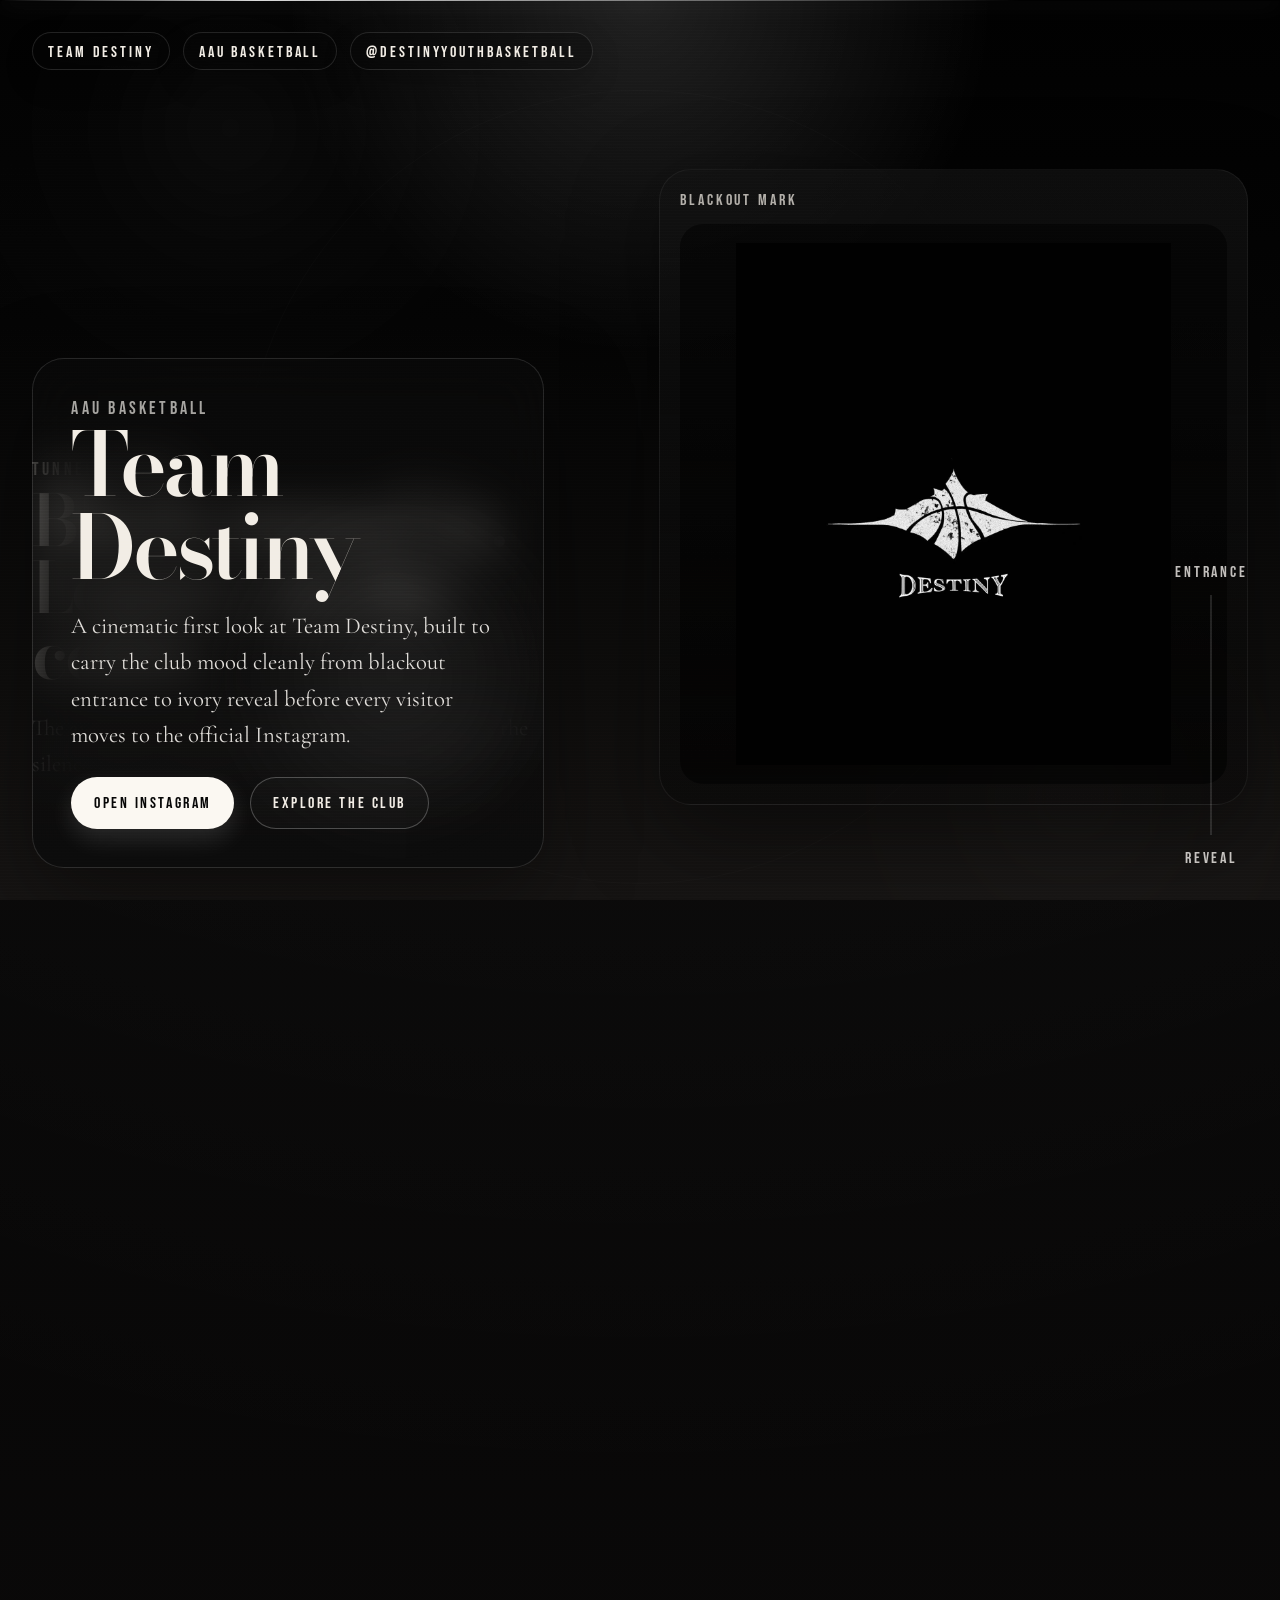
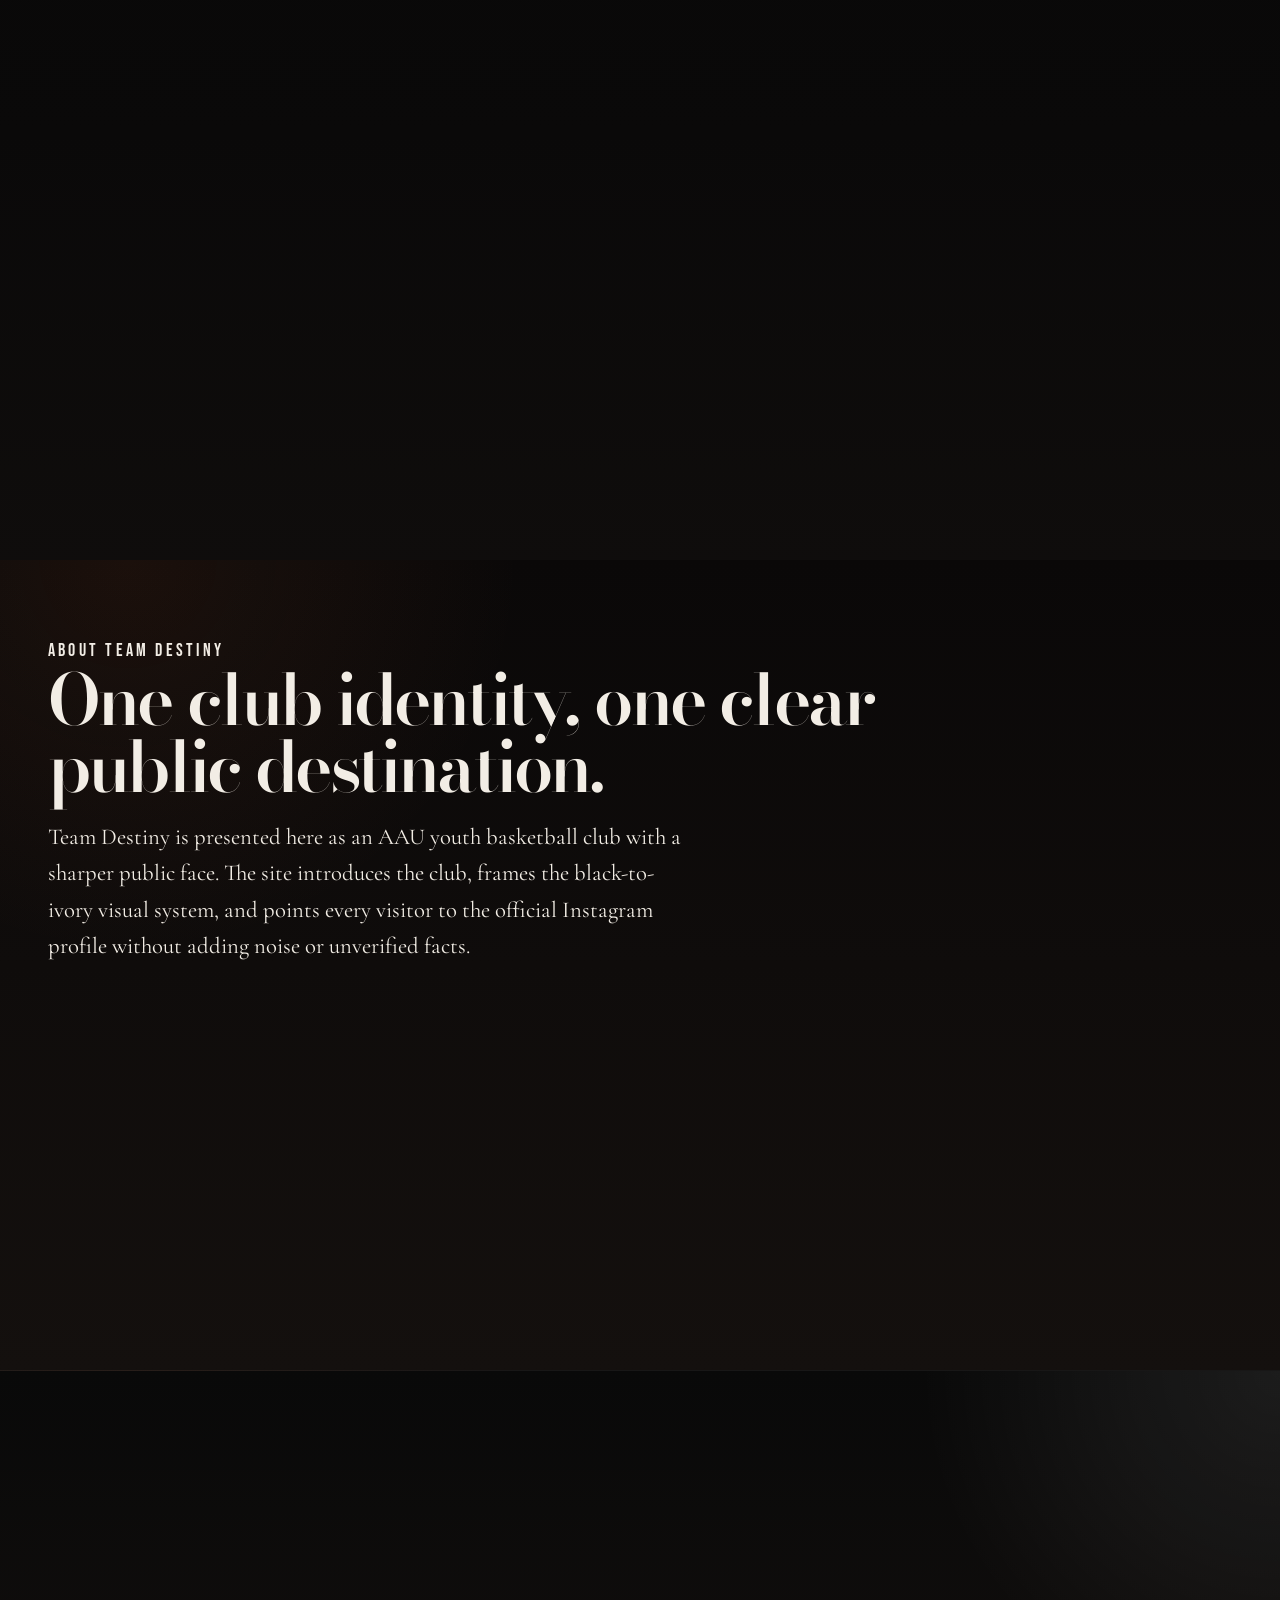
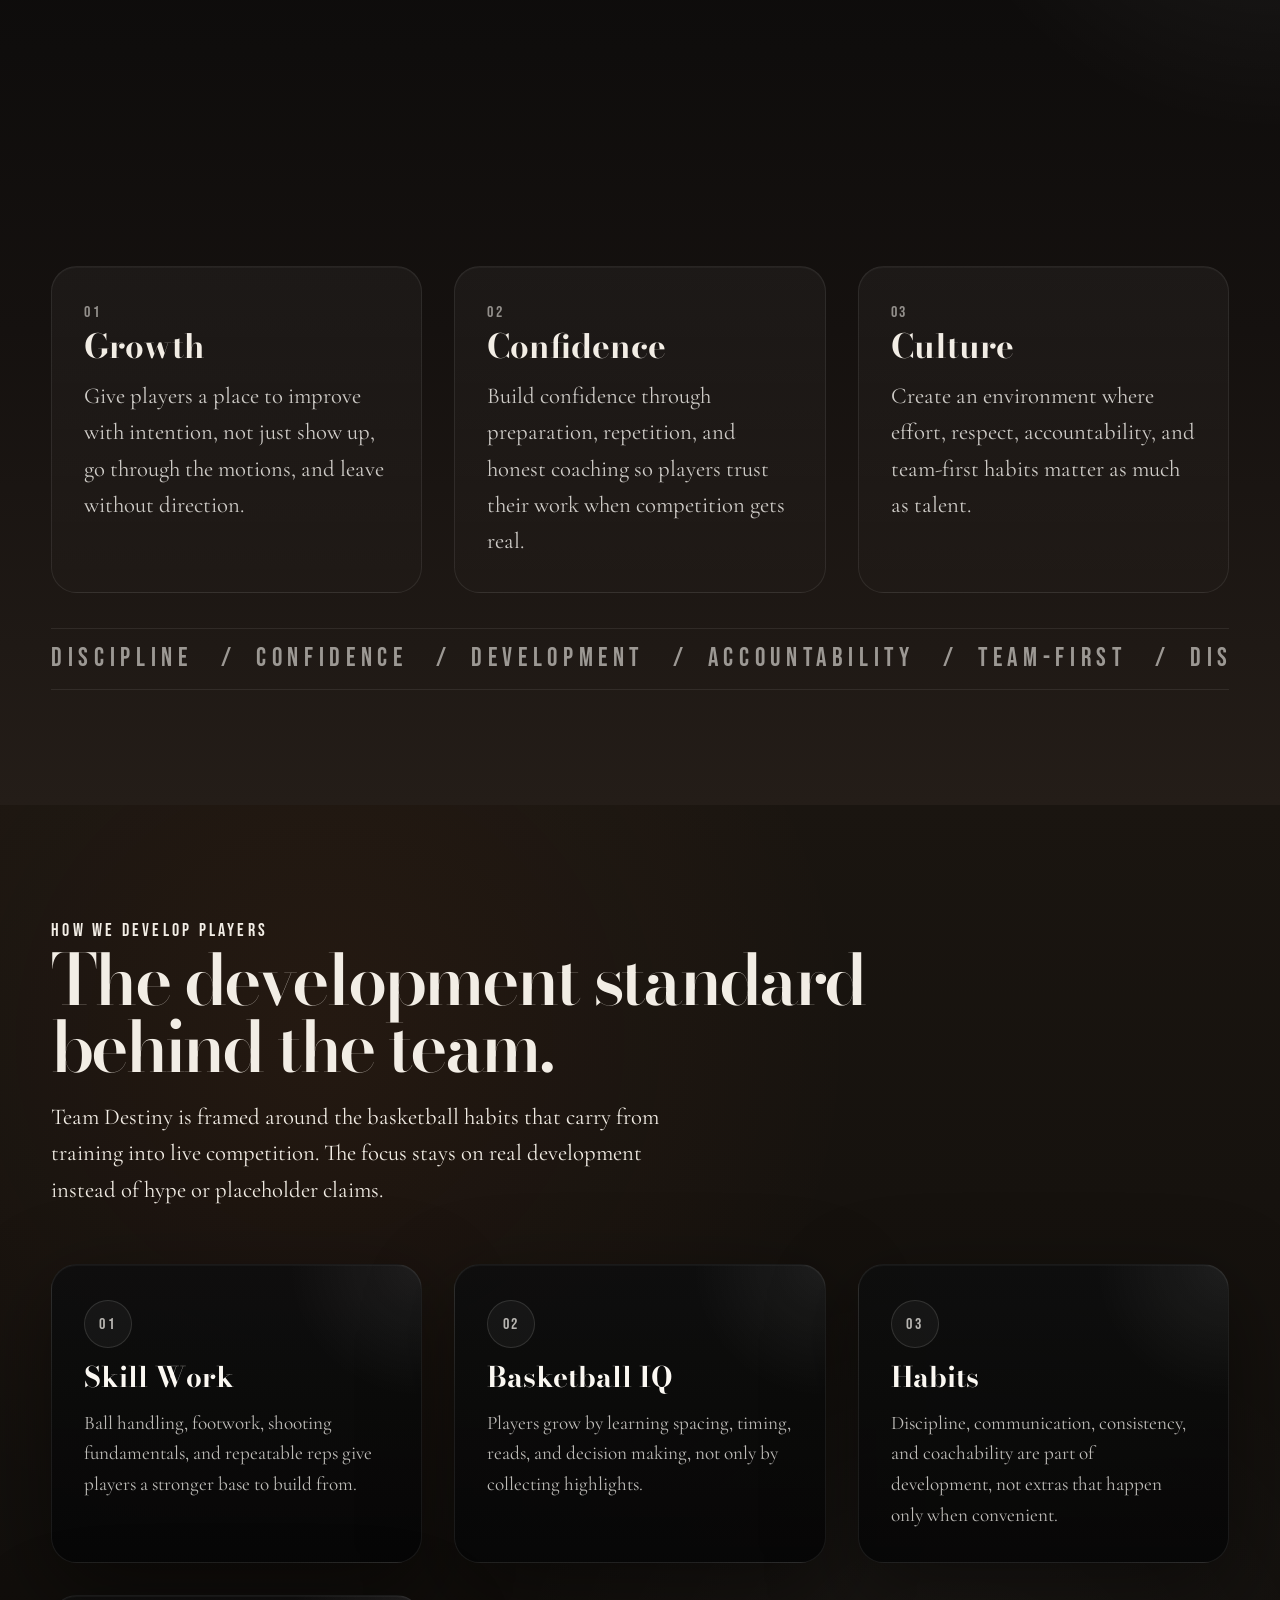
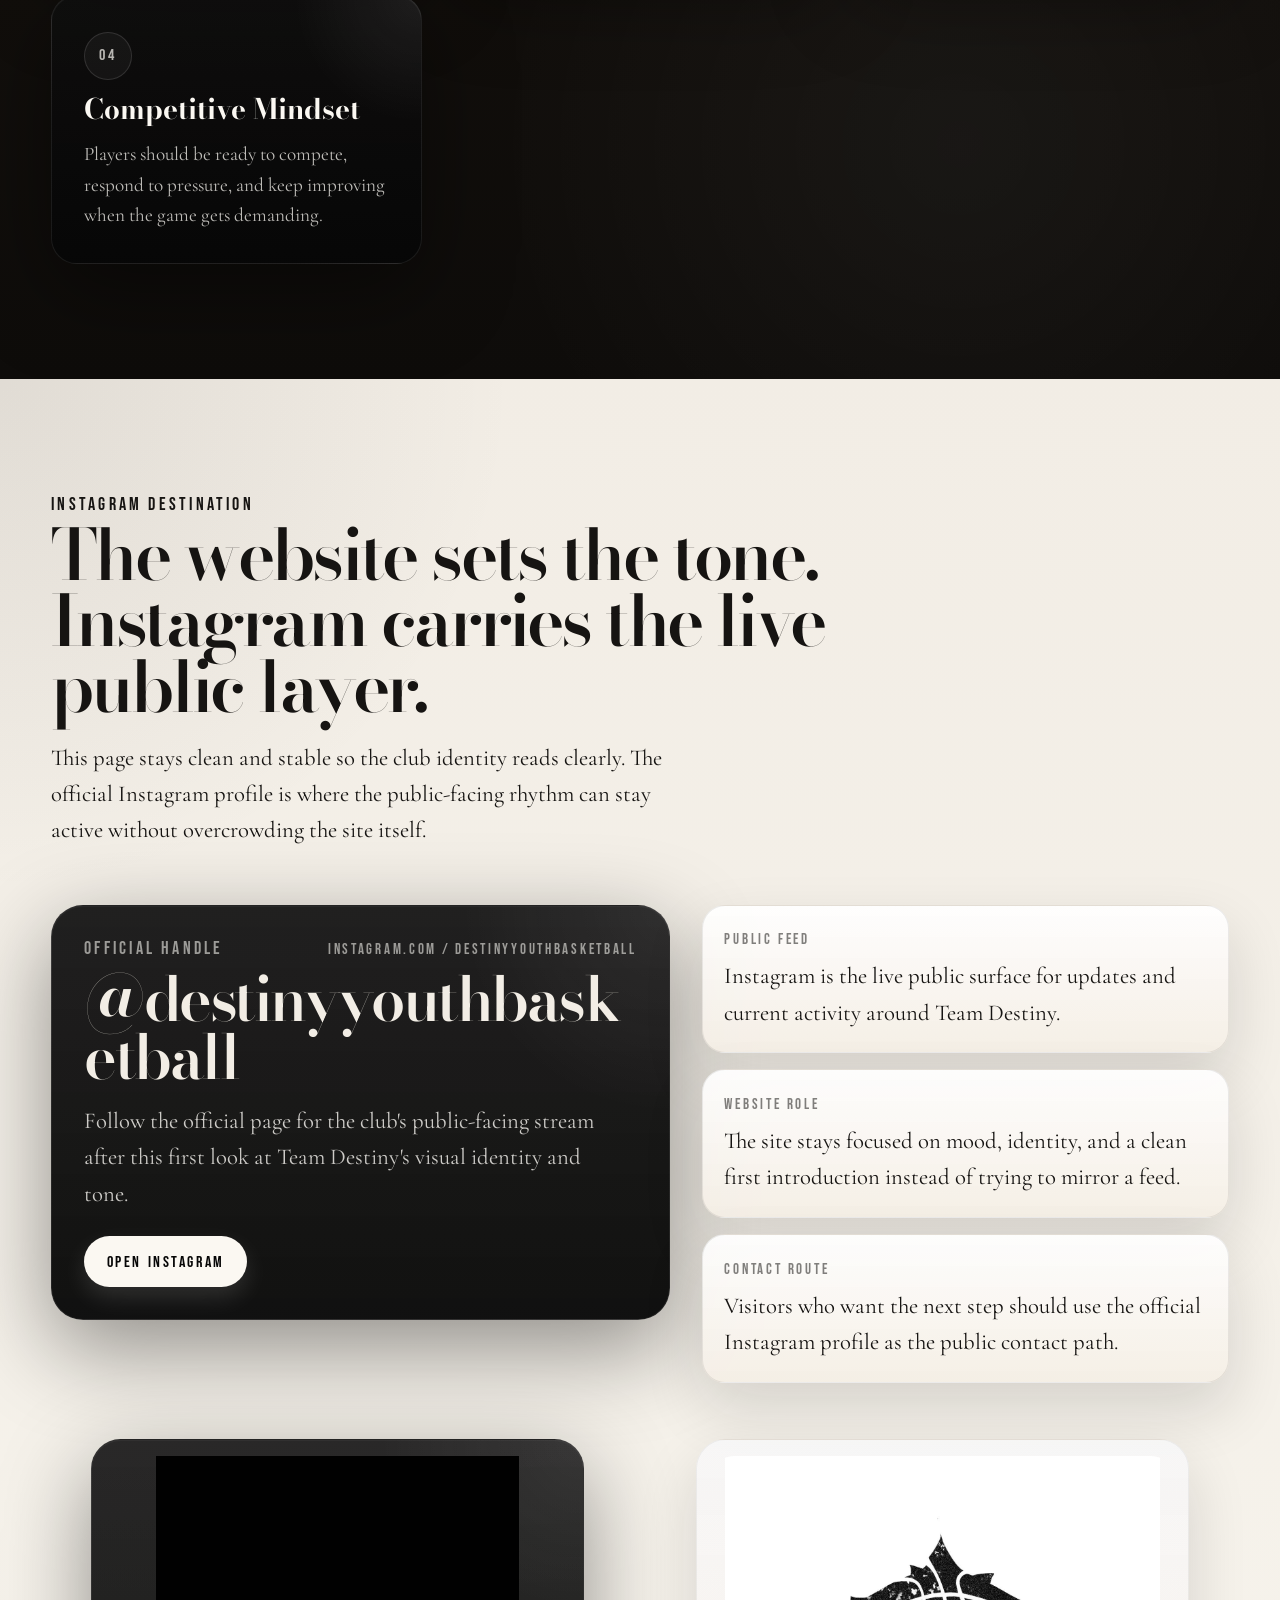
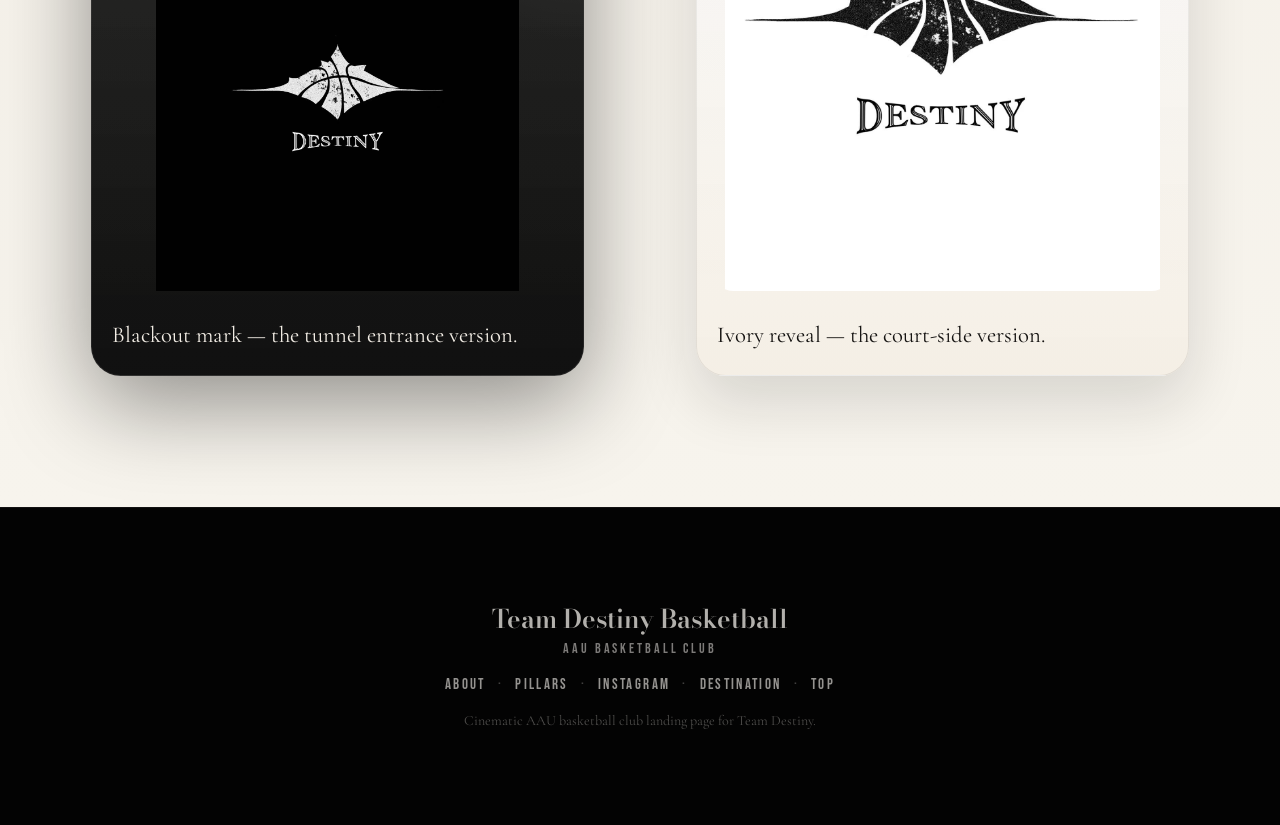
==== index.html @ 68238fdd "Revise landing page title and meta descriptions to better reflect the club's identity and purpose, e" ====
<!DOCTYPE html>
<html lang="en">
  <head>
    <meta charset="UTF-8" />
    <meta name="viewport" content="width=device-width, initial-scale=1.0" />
    <title>Team Destiny | AAU Basketball Club</title>
    <meta
      name="description"
      content="Team Destiny is an AAU basketball club presented through a cinematic black-to-ivory landing page that points visitors to the official Instagram destination."
    />
    <meta name="robots" content="index, follow" />
    <meta name="theme-color" content="#060606" />
    <link rel="canonical" href="https://destinybasketball.us/" />
    <meta property="og:type" content="website" />
    <meta property="og:site_name" content="Team Destiny Basketball" />
    <meta property="og:locale" content="en_US" />
    <meta property="og:title" content="Team Destiny | AAU Basketball Club" />
    <meta
      property="og:description"
      content="Team Destiny is an AAU basketball club presented through a cinematic black-to-ivory landing page that points visitors to the official Instagram destination."
    />
    <meta property="og:url" content="https://destinybasketball.us/" />
    <meta
      property="og:image"
      content="https://destinybasketball.us/assets/team-destiny-share.png"
    />
    <meta
      property="og:image:alt"
      content="Team Destiny social preview with black and ivory logo treatments."
    />
    <meta property="og:image:type" content="image/png" />
    <meta property="og:image:width" content="1200" />
    <meta property="og:image:height" content="630" />
    <meta name="twitter:card" content="summary_large_image" />
    <meta
      name="twitter:title"
      content="Team Destiny | AAU Basketball Club"
    />
    <meta
      name="twitter:description"
      content="Team Destiny is an AAU basketball club presented through a cinematic black-to-ivory landing page that points visitors to the official Instagram destination."
    />
    <meta
      name="twitter:image"
      content="https://destinybasketball.us/assets/team-destiny-share.png"
    />
    <meta
      name="twitter:image:alt"
      content="Team Destiny social preview with black and ivory logo treatments."
    />
    <link
      rel="icon"
      href="data:image/svg+xml,%3Csvg xmlns='http://www.w3.org/2000/svg' viewBox='0 0 64 64'%3E%3Crect width='64' height='64' rx='14' fill='%23060606'/%3E%3Cpath d='M18 14h12c11.5 0 19 6.75 19 18s-7.5 18-19 18H18z' fill='%23f7f4ef'/%3E%3C/svg%3E"
    />
    <link rel="icon" type="image/png" sizes="192x192" href="assets/team-destiny-icon-192.png" />
    <link rel="apple-touch-icon" sizes="180x180" href="assets/team-destiny-icon-180.png" />
    <link rel="manifest" href="site.webmanifest" />
    <link rel="preconnect" href="https://fonts.googleapis.com" />
    <link rel="preconnect" href="https://fonts.gstatic.com" crossorigin />
    <link
      href="https://fonts.googleapis.com/css2?family=Bebas+Neue&family=Bodoni+Moda:opsz,wght@6..96,600;6..96,700&family=Cormorant+Garamond:wght@500;600;700&display=swap"
      rel="stylesheet"
    />
    <link rel="stylesheet" href="styles.css" />
    <script type="application/ld+json">
      {
        "@context": "https://schema.org",
        "@type": "SportsOrganization",
        "name": "Team Destiny Basketball",
        "url": "https://destinybasketball.us/",
        "description": "Cinematic AAU basketball club landing page for Team Destiny with brand overview and official Instagram destination.",
        "sport": "Basketball",
        "logo": "https://destinybasketball.us/assets/team-destiny-icon-512.png",
        "sameAs": ["https://www.instagram.com/destinyyouthbasketball/"]
      }
    </script>
  </head>
  <body>
    <div class="page-grain" aria-hidden="true"></div>

    <main class="page-shell">
      <section class="hero-shell" aria-labelledby="hero-title">
        <div class="hero-stage">
          <div class="hero-ambient" aria-hidden="true">
            <span class="hero-beam beam-left"></span>
            <span class="hero-beam beam-right"></span>
            <span class="hero-orbit"></span>
          </div>

          <div class="hero-layer hero-layer-dark" aria-hidden="true">
            <div class="hero-scene">
              <div class="hero-copy hero-copy-dark">
                <p class="eyebrow">Tunnel Entrance</p>
                <h2>Black tunnel in. Legacy on the court.</h2>
                <p>
                  The arena goes dark. The crowd rises. One logo holds the
                  silence before the lights break and the game begins.
                </p>
              </div>

              <div class="hero-plate hero-plate-dark">
                <span class="plate-label">Blackout Mark</span>
                <div class="hero-plate-image">
                  <img
                    src="assets/destiny-logo-black.jpg"
                    alt="Team Destiny logo in white on black — blackout entrance version"
                  />
                </div>
              </div>
            </div>
          </div>

          <div class="hero-layer hero-layer-light" aria-hidden="true">
            <div class="hero-scene">
              <div class="hero-copy hero-copy-light">
                <p class="eyebrow">Court Reveal</p>
                <h2>Then the court lights flood ivory.</h2>
                <p>
                  The second mark lands clean on the hardwood — one seamless
                  transition from darkness to game time.
                </p>
              </div>

              <div class="hero-plate hero-plate-light">
                <span class="plate-label">Ivory Reveal</span>
                <div class="hero-plate-image">
                  <img
                    src="assets/destiny-logo-white.jpg"
                    alt="Team Destiny logo in black on ivory — court reveal version"
                  />
                </div>
              </div>
            </div>
          </div>

          <div class="hero-interface">
            <div class="hero-strip">
              <span class="meta-chip">Team Destiny</span>
              <span class="meta-chip">AAU Basketball</span>
              <span class="meta-chip" data-instagram-handle>@destinyyouthbasketball</span>
            </div>

            <div class="hero-summary-card">
              <p class="section-tag">AAU Basketball</p>
              <h1 id="hero-title">Team Destiny</h1>
              <p class="hero-summary-text">
                A cinematic first look at Team Destiny, built to carry the
                club mood cleanly from blackout entrance to ivory reveal
                before every visitor moves to the official Instagram.
              </p>
              <div class="hero-actions">
                <a
                  class="button button-solid"
                  href="https://www.instagram.com/destinyyouthbasketball/"
                  data-primary-cta
                  target="_blank"
                  rel="noreferrer"
                  >Open Instagram</a
                >
                <a
                  class="button button-ghost"
                  href="#about"
                  >Explore the Club</a
                >
              </div>
            </div>

            <div class="hero-progress" aria-hidden="true">
              <span>Entrance</span>
              <div class="hero-progress-track">
                <span class="hero-progress-fill"></span>
              </div>
              <span>Reveal</span>
            </div>
          </div>

          <div class="swipe-line" aria-hidden="true"></div>
        </div>
      </section>

      <section class="credibility-section" id="about">
        <div class="section-header reveal-panel">
          <p class="section-tag">About Team Destiny</p>
          <h2>One club identity, one clear public destination.</h2>
          <p>
            Team Destiny is presented here as an AAU youth basketball club with
            a sharper public face. The site introduces the club, frames the
            black-to-ivory visual system, and points every visitor to the
            official Instagram profile without adding noise or unverified facts.
          </p>
        </div>

        <div class="credibility-grid">
          <article class="credibility-card panel-dark reveal-panel">
            <p class="credibility-label">Program Type</p>
            <h3>AAU youth basketball club</h3>
            <p>
              The page stays focused on the club identity and avoids adding
              unconfirmed roster, schedule, or season claims.
            </p>
          </article>

          <article class="credibility-card panel-light reveal-panel">
            <p class="credibility-label">Club Identity</p>
            <h3>Black tunnel. Ivory reveal.</h3>
            <p>
              The visual system moves from blackout entrance to clean court-side
              light so the brand feels deliberate, calm, and premium.
            </p>
          </article>

          <article class="credibility-card panel-light reveal-panel">
            <p class="credibility-label">Public Contact</p>
            <h3>@destinyyouthbasketball</h3>
            <p>
              Instagram remains the official public destination for updates,
              connection, and the next step after the overview.
            </p>
          </article>
        </div>
      </section>

      <section class="manifesto-section" id="purpose">
        <div class="section-header reveal-panel">
          <p class="section-tag">Our Purpose</p>
          <h2>Basketball is the vehicle. Growth is the purpose.</h2>
          <p>
            Team Destiny exists to help players grow as athletes and as people.
            The goal is not just to look like a team online, but to build a
            culture of discipline, confidence, accountability, and respect that
            carries beyond the court.
          </p>
        </div>

        <div class="manifesto-grid">
          <article class="manifesto-card reveal-panel">
            <p class="manifesto-index">01</p>
            <h3>Growth</h3>
            <p>
              Give players a place to improve with intention, not just show up,
              go through the motions, and leave without direction.
            </p>
          </article>

          <article class="manifesto-card reveal-panel">
            <p class="manifesto-index">02</p>
            <h3>Confidence</h3>
            <p>
              Build confidence through preparation, repetition, and honest
              coaching so players trust their work when competition gets real.
            </p>
          </article>

          <article class="manifesto-card reveal-panel">
            <p class="manifesto-index">03</p>
            <h3>Culture</h3>
            <p>
              Create an environment where effort, respect, accountability, and
              team-first habits matter as much as talent.
            </p>
          </article>
        </div>

        <div class="manifesto-band" aria-hidden="true">
          <div class="manifesto-band-track">
            <span>Discipline</span>
            <span>Confidence</span>
            <span>Development</span>
            <span>Accountability</span>
            <span>Team-First</span>
            <span>Discipline</span>
            <span>Confidence</span>
            <span>Development</span>
            <span>Accountability</span>
            <span>Team-First</span>
          </div>
        </div>
      </section>

      <section class="pillars-section" id="development">
        <div class="section-header reveal-panel">
          <p class="section-tag">How We Develop Players</p>
          <h2>The development standard behind the team.</h2>
          <p>
            Team Destiny is framed around the basketball habits that carry from
            training into live competition. The focus stays on real development
            instead of hype or placeholder claims.
          </p>
        </div>

        <div class="pillars-grid">
          <article class="pillar-card panel-dark reveal-panel">
            <span class="pillar-icon" aria-hidden="true">01</span>
            <h3>Skill Work</h3>
            <p>
              Ball handling, footwork, shooting fundamentals, and repeatable
              reps give players a stronger base to build from.
            </p>
          </article>

          <article class="pillar-card panel-dark reveal-panel">
            <span class="pillar-icon" aria-hidden="true">02</span>
            <h3>Basketball IQ</h3>
            <p>
              Players grow by learning spacing, timing, reads, and decision
              making, not only by collecting highlights.
            </p>
          </article>

          <article class="pillar-card panel-dark reveal-panel">
            <span class="pillar-icon" aria-hidden="true">03</span>
            <h3>Habits</h3>
            <p>
              Discipline, communication, consistency, and coachability are part
              of development, not extras that happen only when convenient.
            </p>
          </article>

          <article class="pillar-card panel-dark reveal-panel">
            <span class="pillar-icon" aria-hidden="true">04</span>
            <h3>Competitive Mindset</h3>
            <p>
              Players should be ready to compete, respond to pressure, and keep
              improving when the game gets demanding.
            </p>
          </article>
        </div>
      </section>

      <section class="spotlight-section" id="instagram">
        <div class="section-header reveal-panel">
          <p class="section-tag">Instagram Destination</p>
          <h2>The website sets the tone. Instagram carries the live public layer.</h2>
          <p>
            This page stays clean and stable so the club identity reads clearly.
            The official Instagram profile is where the public-facing rhythm can
            stay active without overcrowding the site itself.
          </p>
        </div>

        <div class="spotlight-grid">
          <article class="spotlight-primary panel-dark reveal-panel">
            <div class="spotlight-primary-top">
              <p class="section-tag">Official Handle</p>
              <p class="spotlight-route">instagram.com / destinyyouthbasketball</p>
            </div>
            <h3>@destinyyouthbasketball</h3>
            <p>
              Follow the official page for the club's public-facing stream
              after this first look at Team Destiny's visual identity and tone.
            </p>
            <div class="hero-actions">
              <a
                class="button button-solid"
                href="https://www.instagram.com/destinyyouthbasketball/"
                data-primary-cta
                target="_blank"
                rel="noreferrer"
                >Open Instagram</a
              >
            </div>
          </article>

          <div class="spotlight-stack">
            <article class="spotlight-note panel-light reveal-panel">
              <p class="note-label">Public Feed</p>
              <p>
                Instagram is the live public surface for updates and current
                activity around Team Destiny.
              </p>
            </article>

            <article class="spotlight-note panel-light reveal-panel">
              <p class="note-label">Website Role</p>
              <p>
                The site stays focused on mood, identity, and a clean first
                introduction instead of trying to mirror a feed.
              </p>
            </article>

            <article class="spotlight-note panel-light reveal-panel">
              <p class="note-label">Contact Route</p>
              <p>
                Visitors who want the next step should use the official
                Instagram profile as the public contact path.
              </p>
            </article>
          </div>
        </div>

        <div class="logo-wall">
          <figure class="logo-card panel-dark reveal-panel">
            <div class="logo-card-media">
              <img
                src="assets/destiny-logo-black.jpg"
                alt="Team Destiny white logo on black background"
                loading="lazy"
              />
            </div>
            <figcaption>Blackout mark — the tunnel entrance version.</figcaption>
          </figure>

          <figure class="logo-card panel-light reveal-panel">
            <div class="logo-card-media">
              <img
                src="assets/destiny-logo-white.jpg"
                alt="Team Destiny black logo on white background"
                loading="lazy"
              />
            </div>
            <figcaption>Ivory reveal — the court-side version.</figcaption>
          </figure>
        </div>
      </section>

      <footer class="site-footer">
        <div class="footer-inner">
          <p class="footer-brand">Team Destiny Basketball</p>
          <p class="footer-sub">AAU Basketball Club</p>
          <div class="footer-links">
            <a href="#about">About</a>
            <span class="footer-dot" aria-hidden="true">·</span>
            <a href="#pillars">Pillars</a>
            <span class="footer-dot" aria-hidden="true">·</span>
            <a
              href="https://www.instagram.com/destinyyouthbasketball/"
              target="_blank"
              rel="noreferrer"
              >Instagram</a
            >
            <span class="footer-dot" aria-hidden="true">·</span>
            <a href="#instagram">Destination</a>
            <span class="footer-dot" aria-hidden="true">·</span>
            <a href="#hero-title">Top</a>
          </div>
          <p class="footer-copy" data-footer-copy>
            Cinematic AAU basketball club landing page for Team Destiny.
          </p>
        </div>
      </footer>
    </main>

    <script src="script.js"></script>
  </body>
</html>
---- styles.css ----
:root {
  --page-black: #060606;
  --page-black-soft: #0d0c0c;
  --page-ink: #161412;
  --page-ink-soft: rgba(22, 20, 18, 0.74);
  --page-ivory: #f2ede5;
  --page-ivory-strong: #fbf8f2;
  --page-sand: #cfc4b5;
  --page-line: rgba(255, 255, 255, 0.72);
  --page-accent: #e8733a;
  --hero-progress: 0;
  --hero-progress-smooth: 0;
  --pointer-x: 0.5;
  --pointer-y: 0.35;
  --shadow-dark: 0 28px 90px rgba(0, 0, 0, 0.42);
  --shadow-soft: 0 26px 60px rgba(24, 22, 20, 0.14);
}

*,
*::before,
*::after {
  box-sizing: border-box;
}

html {
  scroll-behavior: smooth;
}

body {
  margin: 0;
  min-width: 320px;
  overflow-x: hidden;
  background:
    radial-gradient(
      circle at 50% -10%,
      rgba(255, 255, 255, 0.08),
      transparent 28%
    ),
    linear-gradient(
      180deg,
      #020202 0%,
      #0a0909 24%,
      #161210 38%,
      #f2ede5 58%,
      #f7f3ec 100%
    );
  color: var(--page-ink);
  font-family: "Cormorant Garamond", serif;
}

img {
  display: block;
  max-width: 100%;
}

a {
  color: inherit;
}

.page-grain {
  position: fixed;
  inset: 0;
  z-index: 20;
  pointer-events: none;
  opacity: 0.08;
  mix-blend-mode: soft-light;
  background-image:
    repeating-linear-gradient(
      180deg,
      rgba(255, 255, 255, 0.55) 0,
      rgba(255, 255, 255, 0.55) 1px,
      transparent 1px,
      transparent 3px
    ),
    radial-gradient(circle, rgba(255, 255, 255, 0.24) 0.6px, transparent 0.8px);
  background-size: auto, 22px 22px;
}

.page-shell {
  position: relative;
  isolation: isolate;
}

.hero-shell {
  position: relative;
  height: 240svh;
}

.hero-stage {
  position: sticky;
  top: 0;
  height: 100svh;
  overflow: hidden;
  isolation: isolate;
  background:
    radial-gradient(
      circle at calc(var(--pointer-x) * 100%) 0%,
      rgba(255, 255, 255, 0.12),
      transparent 32%
    ),
    linear-gradient(
      180deg,
      #010101 0%,
      #050505 36%,
      #0f0e0d 76%,
      #161413 100%
    );
}

.hero-ambient,
.hero-layer,
.hero-interface {
  position: absolute;
  inset: 0;
}

.hero-ambient {
  pointer-events: none;
}

.hero-beam,
.hero-orbit {
  position: absolute;
  pointer-events: none;
}

.hero-beam {
  width: min(52vw, 44rem);
  aspect-ratio: 1;
  border-radius: 999px;
  filter: blur(22px);
  opacity: calc(0.2 + var(--hero-progress-smooth) * 0.08);
}

.beam-left {
  top: -16vw;
  left: calc(-8vw + (var(--pointer-x) - 0.5) * -14vw);
  background: radial-gradient(
    circle,
    rgba(255, 255, 255, 0.18) 0%,
    rgba(255, 255, 255, 0.06) 28%,
    transparent 68%
  );
  transform: translateY(calc(var(--hero-progress-smooth) * 7vh));
}

.beam-right {
  right: calc(-10vw + (var(--pointer-x) - 0.5) * 10vw);
  bottom: -18vw;
  background: radial-gradient(
    circle,
    rgba(241, 234, 220, 0.12) 0%,
    rgba(241, 234, 220, 0.04) 28%,
    transparent 68%
  );
  transform: translateY(calc(var(--hero-progress-smooth) * -5vh));
}

.hero-orbit {
  top: 10%;
  left: 50%;
  width: min(62vw, 56rem);
  aspect-ratio: 1;
  border: 1px solid rgba(255, 255, 255, 0.08);
  border-radius: 50%;
  opacity: calc(0.22 - var(--hero-progress) * 0.08);
  transform: translateX(-50%) scale(calc(1 + var(--hero-progress-smooth) * 0.08));
}

.hero-layer {
  padding: clamp(1rem, 3vw, 2rem);
}

.hero-layer-dark {
  color: var(--page-ivory);
}

.hero-layer-light {
  color: var(--page-ink);
  background:
    radial-gradient(
      circle at calc(var(--pointer-x) * 100%) 0%,
      rgba(0, 0, 0, 0.06),
      transparent 28%
    ),
    linear-gradient(
      180deg,
      #f8f4eb 0%,
      #efe8dd 52%,
      #faf7f2 100%
    );
  clip-path: inset(0 0 calc((1 - var(--hero-progress-smooth)) * 100%) 0);
}

.hero-scene {
  display: grid;
  grid-template-columns: minmax(0, 0.92fr) minmax(0, 1.08fr);
  align-items: end;
  gap: clamp(3rem, 6vw, 8rem);
  height: 100%;
  padding: clamp(5rem, 10vh, 7rem) 0 clamp(3.5rem, 7vh, 5rem);
}

.hero-copy {
  max-width: 32rem;
}

.section-tag,
.eyebrow,
.plate-label,
.meta-chip,
.hero-prompt-label,
.hero-progress span,
.manifesto-index,
.note-label,
.spotlight-route {
  margin: 0;
  font-family: "Bebas Neue", sans-serif;
  letter-spacing: 0.18em;
  text-transform: uppercase;
}

.eyebrow,
.section-tag {
  font-size: clamp(0.95rem, 1.4vw, 1.15rem);
}

.hero-copy h2,
.section-header h2,
.spotlight-primary h3,
.finale-card h2,
.hero-summary-card h1 {
  margin: 0;
  font-family: "Bodoni Moda", serif;
  font-weight: 600;
  line-height: 0.94;
  letter-spacing: -0.04em;
}

.hero-copy h2 {
  font-size: clamp(2.5rem, 5.5vw, 5.5rem);
  margin-top: 0.5rem;
}

.hero-copy p:last-child,
.section-header > p:last-child,
.manifesto-card p:last-child,
.spotlight-primary > p,
.spotlight-note p:last-child,
.finale-card > p:last-of-type,
.hero-summary-text,
.logo-card figcaption {
  font-size: clamp(1.15rem, 1.85vw, 1.42rem);
  line-height: 1.6;
}

.hero-copy-dark {
  opacity: calc(1 - var(--hero-progress) * 0.92);
  transform: translate3d(0, calc(var(--hero-progress-smooth) * -10vh), 0);
}

.hero-copy-dark p:last-child {
  color: rgba(247, 244, 239, 0.8);
}

.hero-copy-light {
  opacity: calc(0.12 + var(--hero-progress) * 0.92);
  transform: translate3d(0, calc((1 - var(--hero-progress-smooth)) * 10vh), 0);
}

.hero-copy-light p:last-child {
  color: var(--page-ink-soft);
}

.hero-plate {
  justify-self: end;
  width: min(46vw, 38rem);
  padding: clamp(0.9rem, 1.8vw, 1.25rem);
  border-radius: 2rem;
  box-shadow: var(--shadow-dark);
  transform-origin: center;
}

.hero-plate-dark {
  background:
    linear-gradient(180deg, rgba(18, 18, 18, 0.72), rgba(0, 0, 0, 0.34));
  border: 1px solid rgba(255, 255, 255, 0.06);
  opacity: calc(1 - var(--hero-progress) * 0.92);
  transform:
    translate3d(0, calc(var(--hero-progress-smooth) * 4vh), 0)
    rotate(calc(var(--hero-progress) * -3deg));
}

.hero-plate-light {
  background:
    linear-gradient(180deg, rgba(255, 255, 255, 0.92), rgba(242, 237, 229, 0.72));
  border: 1px solid rgba(20, 18, 16, 0.08);
  box-shadow: var(--shadow-soft);
  opacity: calc(0.08 + var(--hero-progress) * 0.96);
  transform:
    translate3d(0, calc((1 - var(--hero-progress-smooth)) * 5vh), 0)
    rotate(calc((1 - var(--hero-progress)) * 2deg));
}

.plate-label {
  display: inline-flex;
  margin-bottom: 0.85rem;
  color: inherit;
  opacity: 0.72;
}

.hero-plate-image {
  display: flex;
  align-items: center;
  justify-content: center;
  min-height: min(62svh, 42rem);
  padding: clamp(0.8rem, 1.5vw, 1.2rem);
  border-radius: 1.45rem;
}

.hero-plate-dark .hero-plate-image {
  background: rgba(0, 0, 0, 0.52);
}

.hero-plate-light .hero-plate-image {
  background: rgba(255, 255, 255, 0.72);
}

.hero-plate img {
  width: 100%;
  max-height: min(58svh, 39rem);
  object-fit: contain;
}

.hero-interface {
  z-index: 5;
  display: grid;
  grid-template-columns: minmax(0, 1fr) auto;
  align-content: space-between;
  padding: clamp(1rem, 3vw, 2rem);
  pointer-events: none;
}

.hero-strip {
  display: flex;
  flex-wrap: wrap;
  gap: 0.8rem;
  max-width: 58rem;
  align-self: start;
}

.meta-chip {
  display: inline-flex;
  align-items: center;
  min-height: 2.4rem;
  padding: 0.6rem 0.95rem 0.48rem;
  border-radius: 999px;
  border: 1px solid rgba(255, 255, 255, 0.12);
  color: var(--page-ivory);
  background: rgba(8, 8, 8, 0.36);
  box-shadow: 0 12px 30px rgba(0, 0, 0, 0.18);
  backdrop-filter: blur(14px);
}

.hero-prompt {
  justify-self: center;
  align-self: start;
  margin-top: clamp(2rem, 5vh, 3.75rem);
  display: grid;
  justify-items: center;
  gap: 0.45rem;
  color: var(--page-ivory);
  opacity: calc(0.82 - var(--hero-progress) * 0.4);
}

.hero-prompt-line {
  display: block;
  width: clamp(4.5rem, 8vw, 6.5rem);
  height: 1px;
  background: linear-gradient(90deg, transparent, var(--page-line), transparent);
}

.hero-summary-card {
  position: relative;
  align-self: end;
  width: min(100%, 32rem);
  padding: clamp(1.8rem, 3.5vw, 2.4rem);
  border-radius: 2rem;
  border: 1px solid rgba(255, 255, 255, 0.12);
  background:
    linear-gradient(180deg, rgba(11, 11, 11, 0.52), rgba(11, 11, 11, 0.82));
  box-shadow: var(--shadow-dark);
  backdrop-filter: blur(24px);
  overflow: hidden;
  pointer-events: auto;
  transform:
    translate3d(0, calc(var(--hero-progress-smooth) * -2rem), 0)
    scale(calc(1 - var(--hero-progress) * 0.05));
}

.hero-summary-card::after {
  content: "";
  position: absolute;
  inset: 12% -8% -12% 34%;
  background: radial-gradient(
    circle,
    rgba(255, 255, 255, 0.16),
    transparent 60%
  );
  opacity: calc(0.45 - var(--hero-progress) * 0.16);
  filter: blur(24px);
  pointer-events: none;
}

.hero-summary-card .section-tag {
  color: rgba(247, 244, 239, 0.66);
}

.hero-summary-card h1 {
  position: relative;
  z-index: 1;
  margin-top: 0.3rem;
  color: var(--page-ivory);
  font-size: clamp(2.8rem, 7vw, 5.5rem);
}

.hero-summary-text {
  position: relative;
  z-index: 1;
  margin: 1.2rem 0 0;
  color: rgba(247, 244, 239, 0.9);
  max-width: 28rem;
}

.hero-actions {
  display: flex;
  flex-wrap: wrap;
  gap: 1rem;
  margin-top: 1.5rem;
}

.cta-support {
  margin: 1rem 0 0;
  font-size: 1rem;
  line-height: 1.55;
}

.hero-summary-card .cta-support,
.join-callout .cta-support,
.spotlight-primary .cta-support,
.finale-card .cta-support {
  color: rgba(247, 244, 239, 0.72);
}

.button {
  display: inline-flex;
  align-items: center;
  justify-content: center;
  min-height: 3.2rem;
  padding: 0.9rem 1.35rem 0.78rem;
  border-radius: 999px;
  border: 1px solid transparent;
  font-family: "Bebas Neue", sans-serif;
  font-size: 1rem;
  letter-spacing: 0.16em;
  text-decoration: none;
  text-transform: uppercase;
  transition:
    transform 220ms ease,
    background-color 220ms ease,
    color 220ms ease,
    border-color 220ms ease,
    box-shadow 220ms ease;
}

.button:hover,
.button:focus-visible {
  transform: translateY(-3px);
}

.button-solid {
  background: var(--page-ivory-strong);
  color: var(--page-black);
  box-shadow: 0 10px 24px rgba(255, 255, 255, 0.12);
}

.button-ghost {
  border-color: rgba(255, 255, 255, 0.24);
  color: var(--page-ivory);
  background: rgba(255, 255, 255, 0.02);
}

.button-ghost:hover,
.button-ghost:focus-visible {
  border-color: rgba(255, 255, 255, 0.48);
  background: rgba(255, 255, 255, 0.08);
}

.panel-dark,
.panel-light {
  position: relative;
  overflow: hidden;
}

.panel-dark {
  color: var(--page-ivory);
  border: 1px solid rgba(255, 255, 255, 0.08);
  background:
    radial-gradient(circle at top right, rgba(255, 255, 255, 0.07), transparent 28%),
    linear-gradient(180deg, rgba(14, 14, 14, 0.92), rgba(7, 7, 7, 0.96));
  box-shadow:
    inset 0 1px 0 rgba(255, 255, 255, 0.04),
    var(--shadow-dark);
}

.panel-light {
  color: var(--page-ink);
  border: 1px solid rgba(18, 16, 14, 0.08);
  background:
    linear-gradient(180deg, rgba(255, 255, 255, 0.92), rgba(244, 238, 229, 0.95));
  box-shadow: var(--shadow-soft);
}

.panel-dark .section-tag,
.panel-dark .credibility-label,
.panel-dark .note-label,
.panel-dark .spotlight-route {
  color: rgba(247, 244, 239, 0.58);
}

.panel-light .credibility-label,
.panel-light .note-label {
  color: rgba(22, 20, 18, 0.54);
}

.panel-light h3,
.panel-light p,
.panel-light figcaption {
  color: var(--page-ink);
}

.hero-progress {
  grid-column: 2;
  grid-row: 1 / span 2;
  align-self: end;
  justify-self: end;
  display: grid;
  justify-items: center;
  gap: 0.85rem;
  color: rgba(247, 244, 239, 0.78);
}

.hero-progress-track {
  position: relative;
  width: 2px;
  height: min(40vh, 15rem);
  background: rgba(255, 255, 255, 0.12);
  overflow: hidden;
}

.hero-progress-fill {
  position: absolute;
  inset: auto 0 0;
  height: calc(var(--hero-progress-smooth) * 100%);
  background: linear-gradient(
    180deg,
    rgba(255, 255, 255, 0.18),
    rgba(255, 255, 255, 0.9)
  );
}

.swipe-line {
  position: absolute;
  top: calc(var(--hero-progress-smooth) * 100%);
  left: 0;
  width: 100%;
  height: 1px;
  background: linear-gradient(
    90deg,
    transparent 0%,
    rgba(255, 255, 255, 0.86) 20%,
    transparent 80%
  );
  box-shadow:
    0 0 24px rgba(255, 255, 255, 0.54),
    0 -22px 70px rgba(255, 255, 255, 0.16);
}

/* ── Credibility Section ── */

.credibility-section {
  position: relative;
  z-index: 2;
  padding: clamp(3.5rem, 7vw, 5rem) clamp(1rem, 4vw, 3rem);
  color: var(--page-ivory);
  background:
    radial-gradient(circle at 10% 0%, rgba(232, 115, 58, 0.08), transparent 28%),
    linear-gradient(180deg, #0a0808 0%, #14100e 100%);
  border-bottom: 1px solid rgba(255, 255, 255, 0.06);
}

.credibility-grid {
  display: grid;
  grid-template-columns: repeat(3, minmax(0, 1fr));
  gap: 1.5rem;
  margin-top: 3rem;
}

.credibility-card {
  padding: 1.8rem 1.6rem 1.55rem;
  border-radius: 1.7rem;
}

.credibility-label {
  margin: 0;
  font-family: "Bebas Neue", sans-serif;
  font-size: 0.95rem;
  letter-spacing: 0.2em;
  text-transform: uppercase;
  color: rgba(247, 244, 239, 0.58);
}

.credibility-card h3 {
  margin: 0.55rem 0 0;
  font-family: "Bodoni Moda", serif;
  font-size: clamp(1.75rem, 2.6vw, 2.45rem);
  line-height: 1;
  color: var(--page-ivory-strong);
  overflow-wrap: anywhere;
}

.credibility-card p:last-child {
  margin: 0.9rem 0 0;
  font-size: clamp(1.05rem, 1.55vw, 1.22rem);
  line-height: 1.45;
  color: rgba(247, 244, 239, 0.8);
}

.panel-light.credibility-card h3 {
  color: var(--page-ink);
}

.panel-light.credibility-card p:last-child {
  color: var(--page-ink-soft);
}

/* ── Shared Section Padding ── */

.manifesto-section,
.spotlight-section,
.finale-section,
.pillars-section,
.gameday-section {
  position: relative;
  padding: clamp(4.5rem, 9vw, 7.5rem) clamp(1.25rem, 4vw, 3.5rem);
}

.manifesto-section {
  color: var(--page-ivory);
  background:
    radial-gradient(circle at top right, rgba(255, 255, 255, 0.08), transparent 22%),
    linear-gradient(180deg, #090909 0%, #15110f 54%, #241d18 100%);
}

.section-header {
  max-width: 56rem;
}

.section-header h2 {
  font-size: clamp(2.6rem, 5.5vw, 5.7rem);
  margin-top: 0.4rem;
}

.section-header > p:last-child {
  max-width: 40rem;
  margin: 1.2rem 0 0;
}

.manifesto-grid {
  display: grid;
  grid-template-columns: repeat(3, minmax(0, 1fr));
  gap: 2rem;
  margin-top: 3.5rem;
}

.manifesto-card,
.spotlight-primary,
.spotlight-note,
.logo-card,
.finale-card {
  position: relative;
  overflow: hidden;
}

.manifesto-card {
  padding: 2.2rem 2rem 2rem;
  border: 1px solid rgba(255, 255, 255, 0.08);
  border-radius: 1.6rem;
  background:
    linear-gradient(180deg, rgba(255, 255, 255, 0.04), rgba(255, 255, 255, 0.01));
  box-shadow: inset 0 1px 0 rgba(255, 255, 255, 0.04);
}

.manifesto-index {
  color: rgba(247, 244, 239, 0.54);
  font-size: 0.98rem;
}

.manifesto-card h3 {
  margin: 0.55rem 0 0;
  font-family: "Bodoni Moda", serif;
  font-size: clamp(1.85rem, 2.6vw, 2.6rem);
  line-height: 1;
}

.manifesto-card p:last-child {
  margin: 0.9rem 0 0;
  color: rgba(247, 244, 239, 0.82);
}

.manifesto-band {
  margin-top: 2.2rem;
  overflow: hidden;
  border-top: 1px solid rgba(255, 255, 255, 0.08);
  border-bottom: 1px solid rgba(255, 255, 255, 0.08);
}

.manifesto-band-track {
  display: flex;
  gap: 1.2rem;
  min-width: max-content;
  padding: 0.9rem 0;
  font-family: "Bebas Neue", sans-serif;
  font-size: clamp(1.15rem, 2vw, 1.6rem);
  letter-spacing: 0.22em;
  text-transform: uppercase;
  color: rgba(247, 244, 239, 0.58);
  animation: marquee 28s linear infinite;
}

.manifesto-band-track span::after {
  content: " /";
  margin-left: 1.2rem;
}

/* ── Pillars Section ── */

.pillars-section {
  color: var(--page-ivory);
  background:
    radial-gradient(circle at 25% 20%, rgba(232, 115, 58, 0.06), transparent 40%),
    radial-gradient(circle at 75% 80%, rgba(255, 255, 255, 0.04), transparent 35%),
    linear-gradient(180deg, #1a1510 0%, #0e0c0a 100%);
}

.pillars-grid {
  display: grid;
  grid-template-columns: repeat(3, minmax(0, 1fr));
  gap: 2rem;
  margin-top: 3.5rem;
}

.pillar-card {
  position: relative;
  padding: 2.2rem 2rem 2rem;
  border-radius: 1.6rem;
  overflow: hidden;
  transition: border-color 300ms ease, transform 300ms ease;
}

.pillar-card:hover {
  border-color: rgba(255, 255, 255, 0.16);
  transform: translateY(-4px);
}

.pillar-card::before {
  content: "";
  position: absolute;
  top: 0;
  left: 0;
  right: 0;
  height: 3px;
  background: linear-gradient(90deg, transparent, rgba(232, 115, 58, 0.5), transparent);
  opacity: 0;
  transition: opacity 300ms ease;
}

.pillar-card:hover::before {
  opacity: 1;
}

.pillar-icon {
  display: inline-flex;
  align-items: center;
  justify-content: center;
  width: 3rem;
  height: 3rem;
  margin-bottom: 0.95rem;
  border-radius: 999px;
  border: 1px solid rgba(255, 255, 255, 0.12);
  font-family: "Bebas Neue", sans-serif;
  font-size: 1rem;
  letter-spacing: 0.18em;
  color: rgba(247, 244, 239, 0.72);
  background: rgba(255, 255, 255, 0.04);
}

.pillar-card h3 {
  margin: 0;
  font-family: "Bodoni Moda", serif;
  font-size: clamp(1.6rem, 2.2vw, 2.2rem);
  line-height: 1;
  color: var(--page-ivory-strong);
}

.pillar-card p {
  margin: 1rem 0 0;
  font-size: clamp(1.05rem, 1.5vw, 1.25rem);
  line-height: 1.6;
  color: rgba(247, 244, 239, 0.76);
}

/* ── Game Day Section ── */

.gameday-section {
  color: var(--page-ivory);
  overflow: hidden;
}

.gameday-bg {
  position: absolute;
  inset: 0;
  background:
    radial-gradient(
      ellipse at 50% 0%,
      rgba(232, 115, 58, 0.08) 0%,
      transparent 50%
    ),
    radial-gradient(
      circle at 80% 90%,
      rgba(255, 255, 255, 0.04),
      transparent 30%
    ),
    linear-gradient(180deg, #0c0a08 0%, #161210 50%, #0a0808 100%);
  pointer-events: none;
}

.gameday-content {
  position: relative;
  z-index: 1;
}

.gameday-grid {
  display: grid;
  grid-template-columns: repeat(3, minmax(0, 1fr));
  gap: 2rem;
  margin-top: 3.5rem;
}

.join-grid {
  display: grid;
  grid-template-columns: minmax(0, 0.96fr) minmax(0, 1.04fr);
  gap: 2rem;
  align-items: start;
  margin-top: 3rem;
}

.join-callout {
  padding: clamp(1.8rem, 3vw, 2.4rem);
  border-radius: 2rem;
  border: 1px solid rgba(255, 255, 255, 0.1);
  background:
    radial-gradient(circle at top right, rgba(255, 255, 255, 0.08), transparent 28%),
    linear-gradient(180deg, rgba(15, 14, 13, 0.92), rgba(8, 8, 8, 0.96));
  box-shadow: var(--shadow-dark);
}

.join-callout .hero-actions {
  margin-top: 1.8rem;
}

.join-callout h3 {
  margin: 0.7rem 0 0;
  font-family: "Bodoni Moda", serif;
  font-size: clamp(2.4rem, 4vw, 4.2rem);
  line-height: 0.96;
  color: var(--page-ivory);
  overflow-wrap: anywhere;
}

.join-callout-copy {
  max-width: 34rem;
  margin: 1rem 0 0;
  font-size: clamp(1.1rem, 1.7vw, 1.3rem);
  line-height: 1.55;
  color: rgba(247, 244, 239, 0.82);
}

.join-steps {
  display: grid;
  grid-template-columns: repeat(3, minmax(0, 1fr));
  gap: 1.5rem;
}

.gameday-card {
  position: relative;
  padding: 2.2rem 2rem 2rem;
  border-radius: 1.6rem;
  border: 1px solid rgba(255, 255, 255, 0.08);
  background:
    linear-gradient(180deg, rgba(255, 255, 255, 0.06), rgba(255, 255, 255, 0.02));
  backdrop-filter: blur(12px);
  box-shadow:
    inset 0 1px 0 rgba(255, 255, 255, 0.05),
    0 16px 48px rgba(0, 0, 0, 0.28);
  overflow: hidden;
}

.gameday-card::after {
  content: "";
  position: absolute;
  bottom: 0;
  left: 0;
  right: 0;
  height: 2px;
  background: linear-gradient(90deg, transparent, rgba(232, 115, 58, 0.4), transparent);
}

.gameday-card-icon {
  display: block;
  font-family: "Bebas Neue", sans-serif;
  font-size: 1rem;
  letter-spacing: 0.18em;
  margin-bottom: 0.6rem;
  color: rgba(247, 244, 239, 0.54);
}

.gameday-card h3 {
  margin: 0;
  font-family: "Bodoni Moda", serif;
  font-size: clamp(1.6rem, 2.2vw, 2.2rem);
  line-height: 1;
  color: var(--page-ivory-strong);
}

.gameday-card p {
  margin: 1rem 0 0;
  font-size: clamp(1.05rem, 1.5vw, 1.25rem);
  line-height: 1.6;
  color: rgba(247, 244, 239, 0.78);
}

/* ── Spotlight Section ── */

.spotlight-section {
  background:
    radial-gradient(circle at top left, rgba(21, 18, 16, 0.08), transparent 24%),
    linear-gradient(180deg, #f2ede5 0%, #f7f4ed 100%);
}

.spotlight-grid {
  display: grid;
  grid-template-columns: minmax(0, 1.08fr) minmax(0, 0.92fr);
  gap: 2rem;
  align-items: start;
  margin-top: 3.5rem;
}

.spotlight-primary {
  padding: clamp(1.5rem, 3vw, 2rem);
  border-radius: 2rem;
}

.spotlight-primary-top {
  display: flex;
  justify-content: space-between;
  gap: 1rem;
  align-items: baseline;
}

.spotlight-route {
  color: rgba(247, 244, 239, 0.6);
  font-size: 0.94rem;
}

.spotlight-primary h3 {
  margin-top: 0.8rem;
  max-width: 100%;
  font-size: clamp(2.7rem, 4.8vw, 4.5rem);
  color: var(--page-ivory);
  overflow-wrap: anywhere;
  word-break: break-word;
}

.spotlight-primary > p {
  max-width: 34rem;
  margin: 1rem 0 0;
  color: rgba(247, 244, 239, 0.82);
}

.spotlight-stack {
  display: grid;
  gap: 1rem;
}

.spotlight-note {
  padding: 1.55rem 1.35rem 1.35rem;
  border-radius: 1.45rem;
}

.note-label {
  color: rgba(22, 20, 18, 0.56);
  font-size: 0.96rem;
}

.spotlight-note p:last-child {
  margin: 0.55rem 0 0;
  color: var(--page-ink);
}

.logo-wall {
  display: grid;
  grid-template-columns: repeat(2, minmax(0, 1fr));
  gap: 2rem;
  margin-top: 2.5rem;
}

.logo-card {
  border-radius: 1.85rem;
}

.logo-card-media {
  padding: 1rem;
}

.logo-card-media img {
  width: 100%;
  height: clamp(18rem, 34vw, 28rem);
  object-fit: contain;
  border-radius: 1.3rem;
}

.logo-card figcaption {
  padding: 0.6rem 1.25rem 1.35rem;
}

.logo-card.panel-dark .logo-card-media {
  background: linear-gradient(180deg, rgba(255, 255, 255, 0.04), transparent);
}

.logo-card.panel-light .logo-card-media {
  background: linear-gradient(180deg, rgba(20, 18, 16, 0.03), transparent);
}

/* ── Finale ── */

.finale-section {
  color: var(--page-ivory);
  background:
    radial-gradient(
      circle at calc(var(--pointer-x) * 100%) 0%,
      rgba(255, 255, 255, 0.08),
      transparent 28%
    ),
    linear-gradient(180deg, #090909 0%, #050505 100%);
}

.finale-aura {
  position: absolute;
  inset: 0;
  pointer-events: none;
  background:
    radial-gradient(
      circle at center,
      rgba(255, 255, 255, 0.08) 0%,
      transparent 34%
    ),
    radial-gradient(
      circle at calc(var(--pointer-x) * 100%) 25%,
      rgba(255, 255, 255, 0.08) 0%,
      transparent 26%
    );
}

.finale-card {
  max-width: 54rem;
  padding: clamp(1.8rem, 4vw, 2.6rem);
  border-radius: 2.15rem;
  border: 1px solid rgba(255, 255, 255, 0.1);
  background:
    linear-gradient(180deg, rgba(255, 255, 255, 0.06), rgba(255, 255, 255, 0.02));
  box-shadow: var(--shadow-dark);
  backdrop-filter: blur(16px);
}

.finale-card h2 {
  margin-top: 0.55rem;
  font-size: clamp(2.6rem, 5.5vw, 5.9rem);
  color: var(--page-ivory);
}

.finale-copy {
  max-width: 38rem;
  margin: 1.1rem 0 0;
  color: rgba(247, 244, 239, 0.84);
}

/* ── Footer ── */

.site-footer {
  padding: clamp(4rem, 8vw, 6rem) clamp(1.5rem, 5vw, 4rem);
  text-align: center;
  color: rgba(247, 244, 239, 0.5);
  background: #030303;
  border-top: 1px solid rgba(255, 255, 255, 0.06);
}

.footer-inner {
  max-width: 40rem;
  margin: 0 auto;
}

.footer-brand {
  margin: 0;
  font-family: "Bodoni Moda", serif;
  font-weight: 600;
  font-size: clamp(1.3rem, 2vw, 1.6rem);
  color: rgba(247, 244, 239, 0.72);
  line-height: 1.2;
}

.footer-sub {
  margin: 0.3rem 0 0;
  font-family: "Bebas Neue", sans-serif;
  font-size: 0.9rem;
  letter-spacing: 0.2em;
  text-transform: uppercase;
}

.footer-links {
  display: flex;
  flex-wrap: wrap;
  align-items: center;
  justify-content: center;
  gap: 0.75rem;
  margin-top: 1.2rem;
  font-family: "Bebas Neue", sans-serif;
  font-size: 0.92rem;
  letter-spacing: 0.16em;
  text-transform: uppercase;
}

.footer-links a {
  text-decoration: none;
  color: rgba(247, 244, 239, 0.6);
  transition: color 200ms ease;
}

.footer-links a:hover {
  color: var(--page-ivory);
}

.footer-dot {
  color: rgba(247, 244, 239, 0.25);
}

.footer-copy {
  margin: 1.2rem 0 0;
  font-size: 0.88rem;
  color: rgba(247, 244, 239, 0.3);
}

/* ── Reveal Panels ── */

.reveal-panel {
  opacity: 0;
  transform: translate3d(0, 2.5rem, 0) scale(0.985);
  transition:
    opacity 900ms cubic-bezier(0.2, 1, 0.22, 1),
    transform 900ms cubic-bezier(0.2, 1, 0.22, 1);
  transition-delay: calc(var(--stagger, 0) * 90ms);
}

.reveal-panel.is-visible {
  opacity: 1;
  transform: translate3d(0, 0, 0) scale(1);
}

@keyframes marquee {
  from {
    transform: translateX(0);
  }

  to {
    transform: translateX(-50%);
  }
}

/* ── Responsive: Tablet ── */

@media (max-width: 1080px) {
  .hero-shell {
    height: 215svh;
  }

  .hero-scene,
  .join-grid,
  .spotlight-grid {
    grid-template-columns: 1fr;
  }

  .credibility-grid,
  .logo-wall {
    grid-template-columns: repeat(2, minmax(0, 1fr));
  }

  .hero-plate {
    justify-self: stretch;
    width: min(100%, 34rem);
  }

  .hero-interface {
    grid-template-columns: 1fr;
  }

  .hero-summary-card {
    width: min(100%, 30rem);
    margin-bottom: 1rem;
  }

  .hero-progress {
    position: absolute;
    right: clamp(1rem, 4vw, 1.5rem);
    bottom: clamp(1rem, 3vw, 1.5rem);
    gap: 0.55rem;
  }

  .hero-progress-track {
    height: 8rem;
  }

  .pillars-grid {
    grid-template-columns: repeat(2, minmax(0, 1fr));
  }
}

/* ── Responsive: Mobile ── */

@media (max-width: 700px) {
  .hero-shell {
    height: 162svh;
  }

  .credibility-section {
    padding: 3rem 1.25rem;
  }

  .hero-layer,
  .hero-interface,
  .manifesto-section,
  .spotlight-section,
  .finale-section,
  .pillars-section,
  .gameday-section {
    padding-left: 1.25rem;
    padding-right: 1.25rem;
    padding-top: 3.75rem;
    padding-bottom: 3.75rem;
  }

  .hero-scene {
    align-content: start;
    gap: 0.8rem;
    padding-top: 6.5rem;
    padding-bottom: 9rem;
  }

  .hero-copy {
    display: block;
  }

  .hero-copy h2 {
    font-size: clamp(1.8rem, 7vw, 2.6rem);
  }

  .hero-copy p:last-child {
    font-size: 1rem;
    line-height: 1.4;
    margin-top: 0.5rem;
  }

  .hero-plate {
    order: 1;
    width: 100%;
  }

  .hero-plate-image {
    min-height: 14rem;
  }

  .hero-summary-card {
    width: 100%;
    padding: 0.95rem 0.95rem 1.05rem;
  }

  .hero-summary-card h1 {
    font-size: clamp(2.8rem, 15vw, 4rem);
  }

  .hero-summary-text {
    font-size: 1.08rem;
  }

  .hero-strip {
    max-width: 100%;
    gap: 0.5rem;
  }

  .meta-chip {
    min-height: 2.2rem;
    padding: 0.55rem 0.8rem 0.45rem;
    font-size: 0.86rem;
  }

  .hero-progress {
    right: 1rem;
    top: 7.25rem;
    bottom: auto;
    gap: 0.45rem;
  }

  .hero-progress span {
    font-size: 0.78rem;
    letter-spacing: 0.14em;
  }

  .hero-progress-track {
    height: 5.4rem;
  }

  .button {
    width: 100%;
  }

  .join-grid,
  .spotlight-grid {
    grid-template-columns: 1fr;
    gap: 1.25rem;
  }

  .spotlight-primary-top {
    flex-direction: column;
    align-items: flex-start;
  }

  .spotlight-primary h3 {
    font-size: clamp(2.5rem, 12vw, 3.8rem);
  }

  .join-callout h3 {
    font-size: clamp(2.2rem, 10vw, 3.6rem);
  }

  .credibility-grid,
  .manifesto-grid,
  .pillars-grid,
  .join-steps,
  .spotlight-stack,
  .logo-wall {
    display: grid;
    grid-auto-flow: column;
    grid-auto-columns: minmax(16rem, 84vw);
    overflow-x: auto;
    gap: 1rem;
    padding-bottom: 0.3rem;
    scroll-snap-type: x proximity;
    overscroll-behavior-x: contain;
    scrollbar-width: none;
  }

  .credibility-grid > *,
  .manifesto-grid > *,
  .pillars-grid > *,
  .join-steps > *,
  .spotlight-stack > *,
  .logo-wall > * {
    scroll-snap-align: start;
  }

  .credibility-grid::-webkit-scrollbar,
  .manifesto-grid::-webkit-scrollbar,
  .pillars-grid::-webkit-scrollbar,
  .join-steps::-webkit-scrollbar,
  .spotlight-stack::-webkit-scrollbar,
  .logo-wall::-webkit-scrollbar {
    display: none;
  }

}

/* ── Reduced Motion ── */

@media (prefers-reduced-motion: reduce) {
  html {
    scroll-behavior: auto;
  }

  .hero-shell {
    height: auto;
  }

  .hero-stage {
    position: relative;
    height: auto;
  }

  .hero-layer,
  .hero-interface {
    position: relative;
  }

  .hero-layer-light {
    clip-path: none;
  }

  .hero-layer-dark,
  .hero-layer-light {
    min-height: 100svh;
  }

  .hero-ambient,
  .swipe-line,
  .hero-progress {
    display: none;
  }

  .hero-copy-dark,
  .hero-copy-light,
  .hero-plate-dark,
  .hero-plate-light,
  .hero-summary-card {
    opacity: 1;
    transform: none;
  }

  .manifesto-band-track {
    animation: none;
  }

  .reveal-panel {
    opacity: 1;
    transform: none;
    transition: none;
  }

  .pillar-card,
  .gameday-card {
    transition: none;
  }

  .pillar-card:hover {
    transform: none;
  }
}
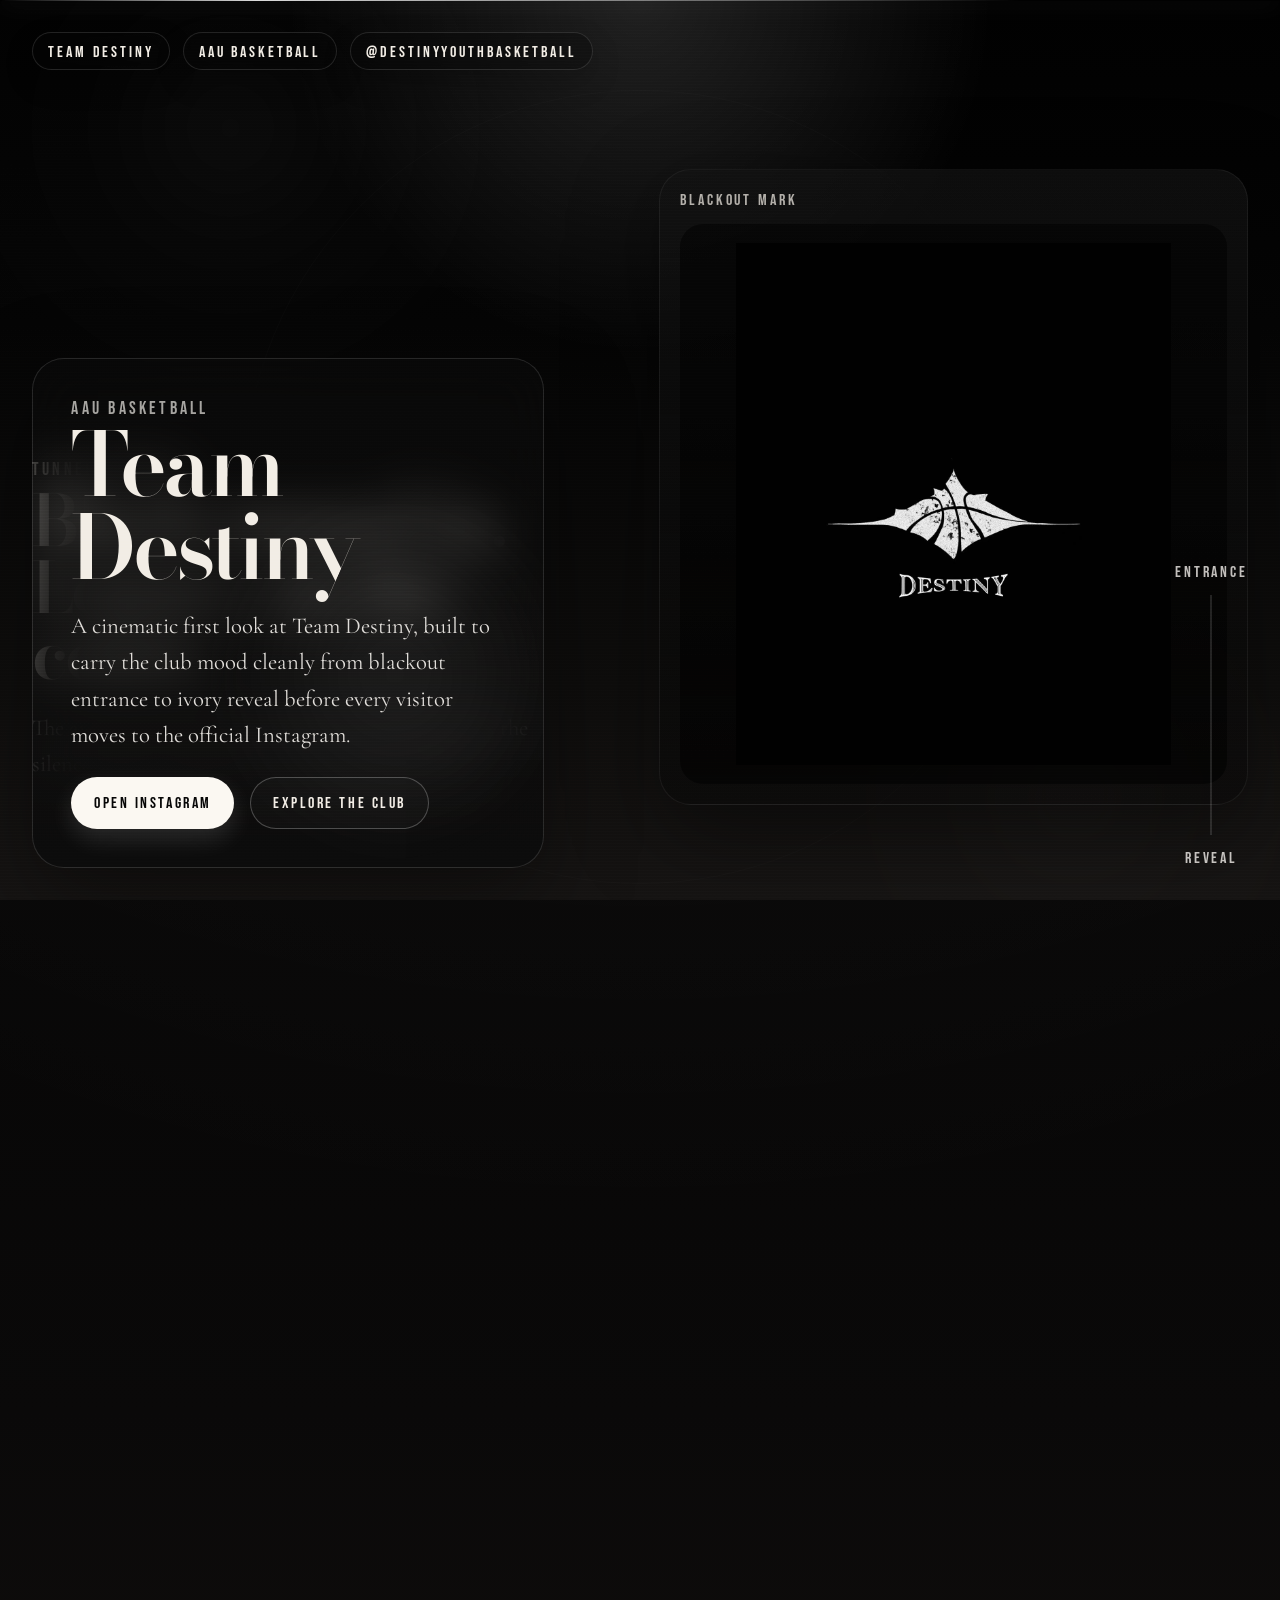
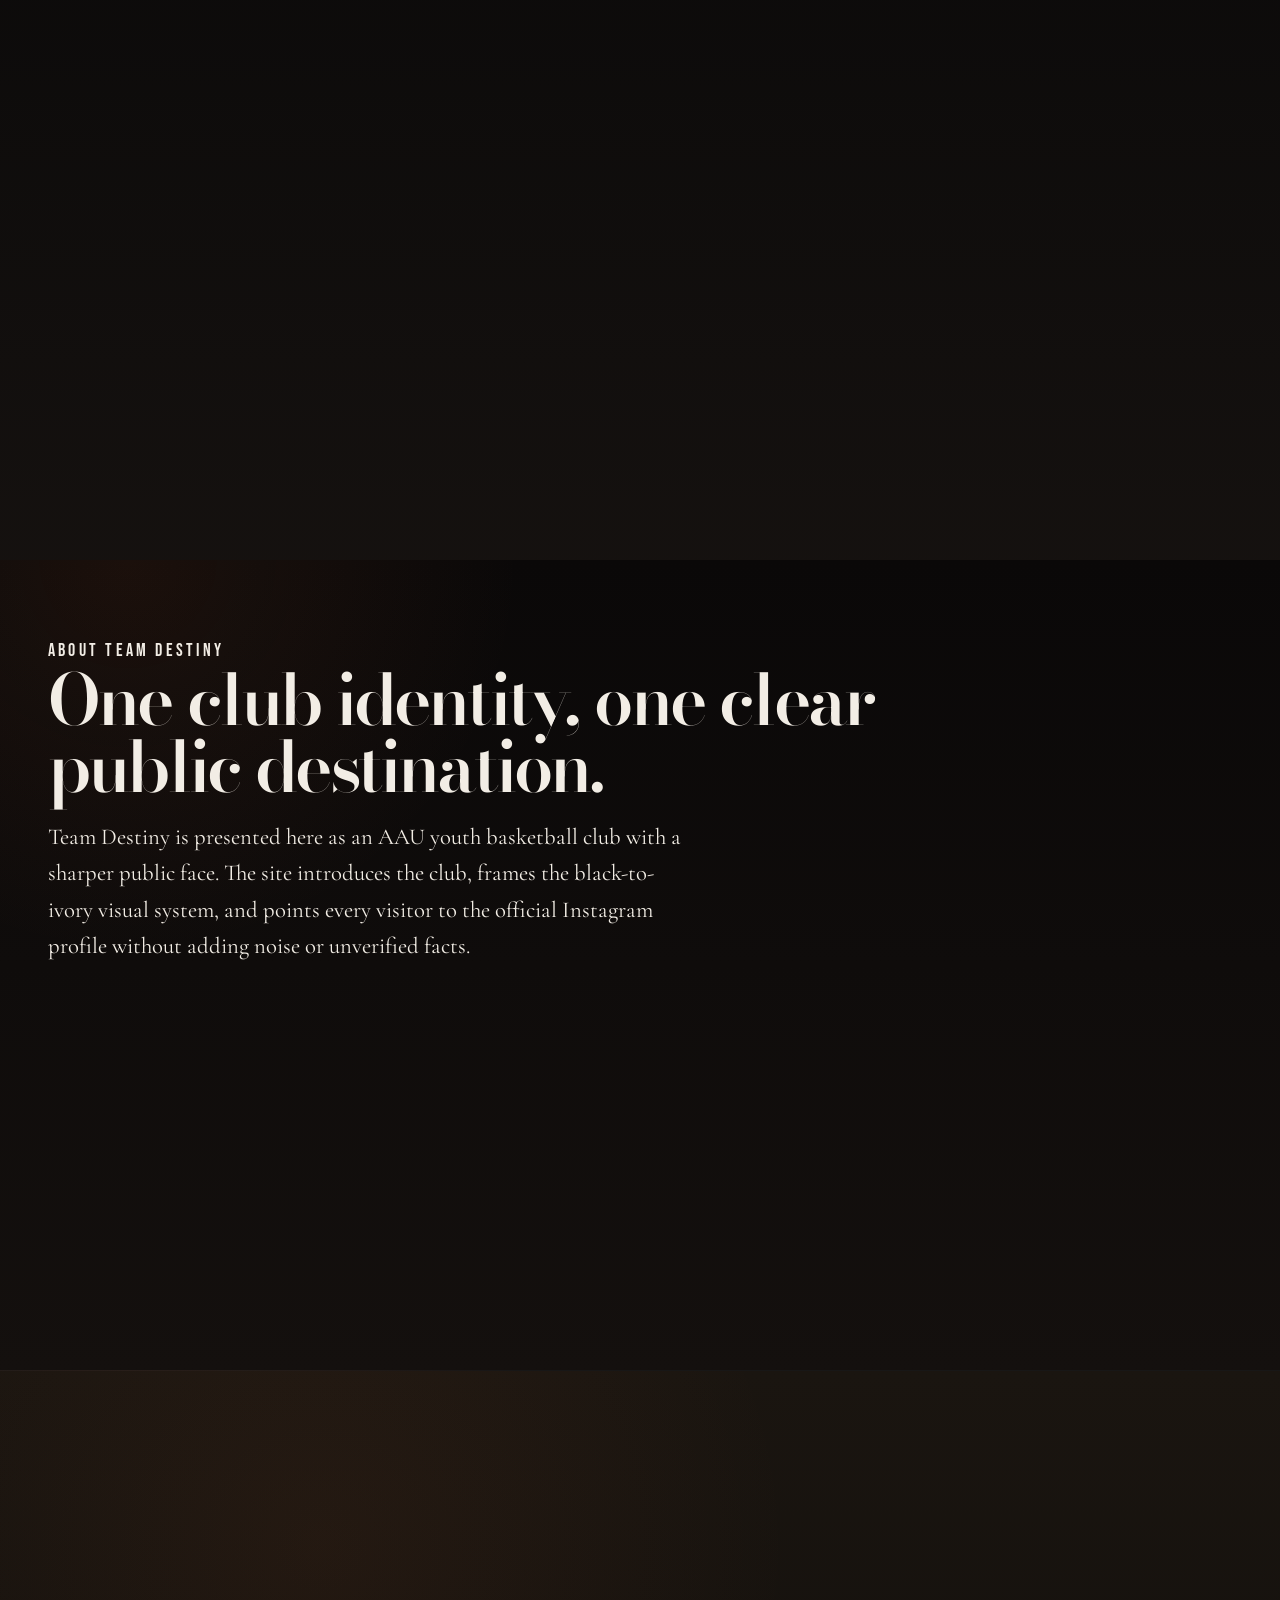
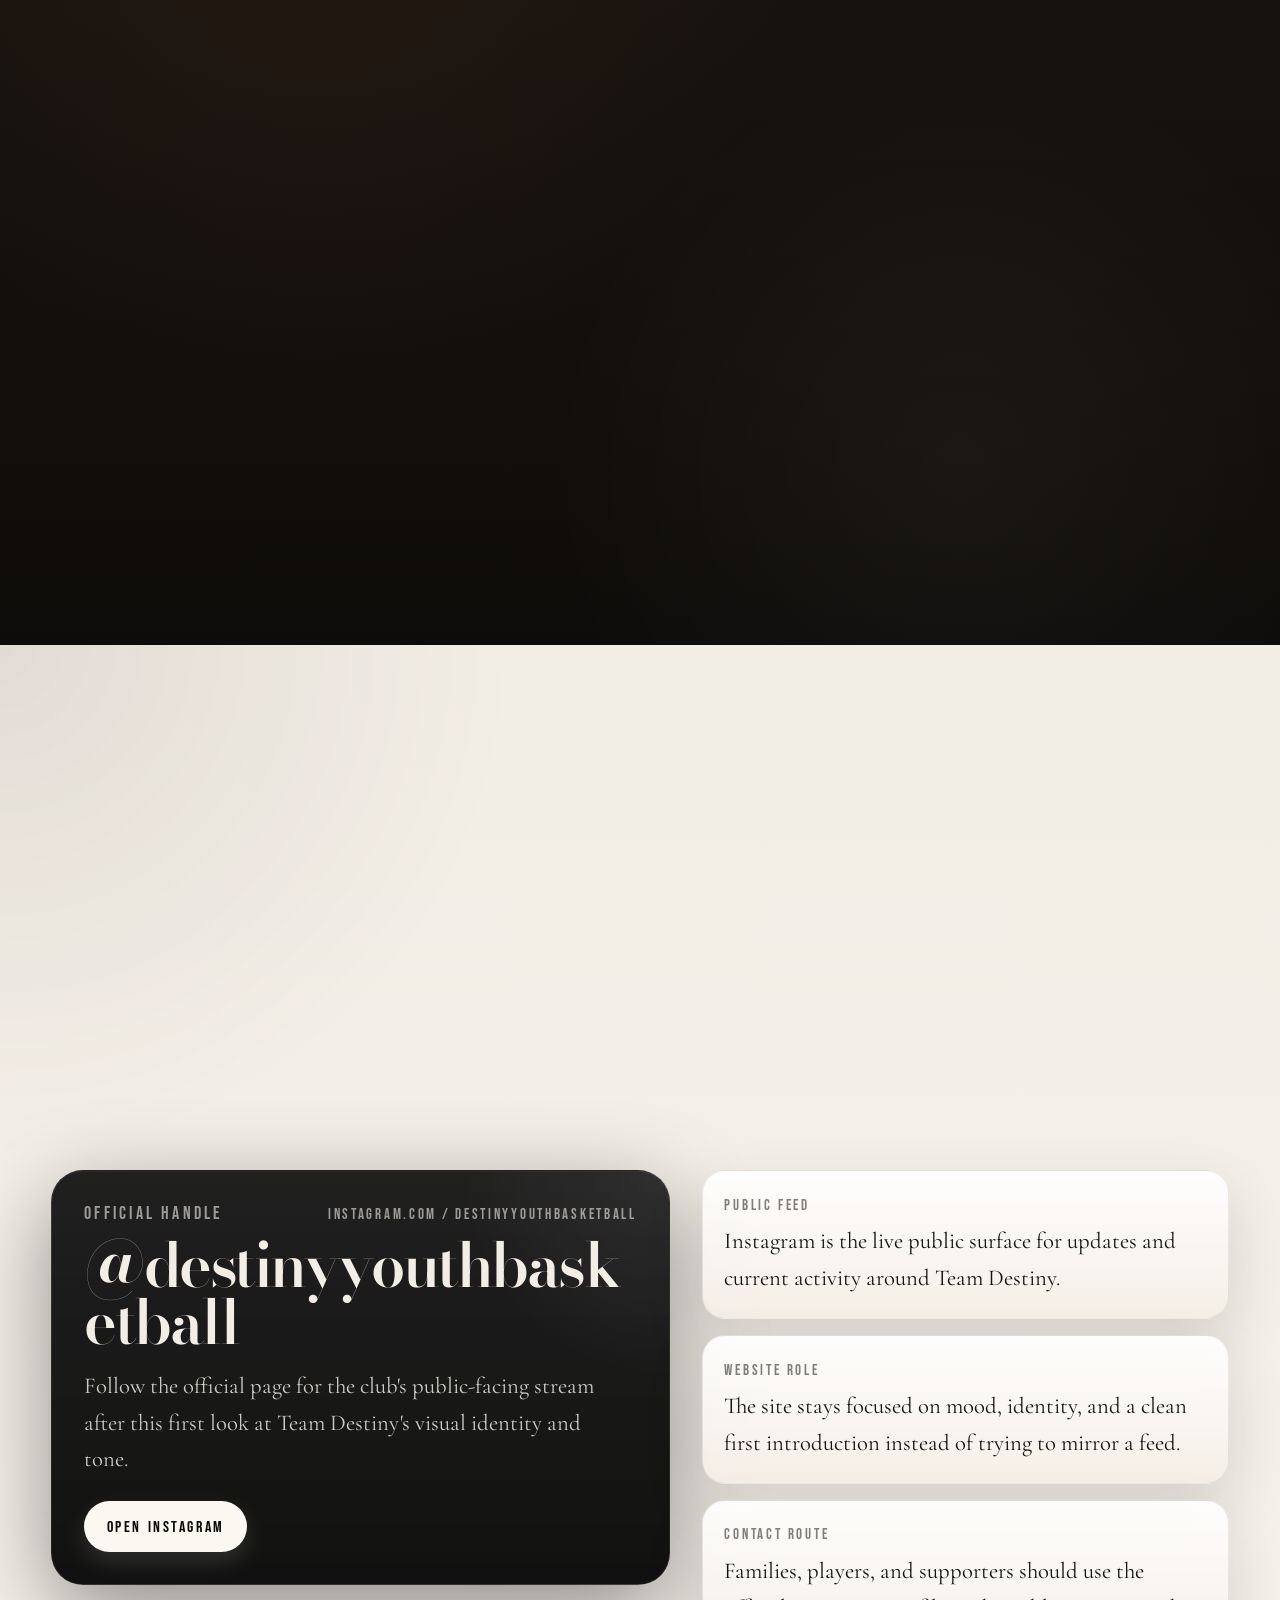
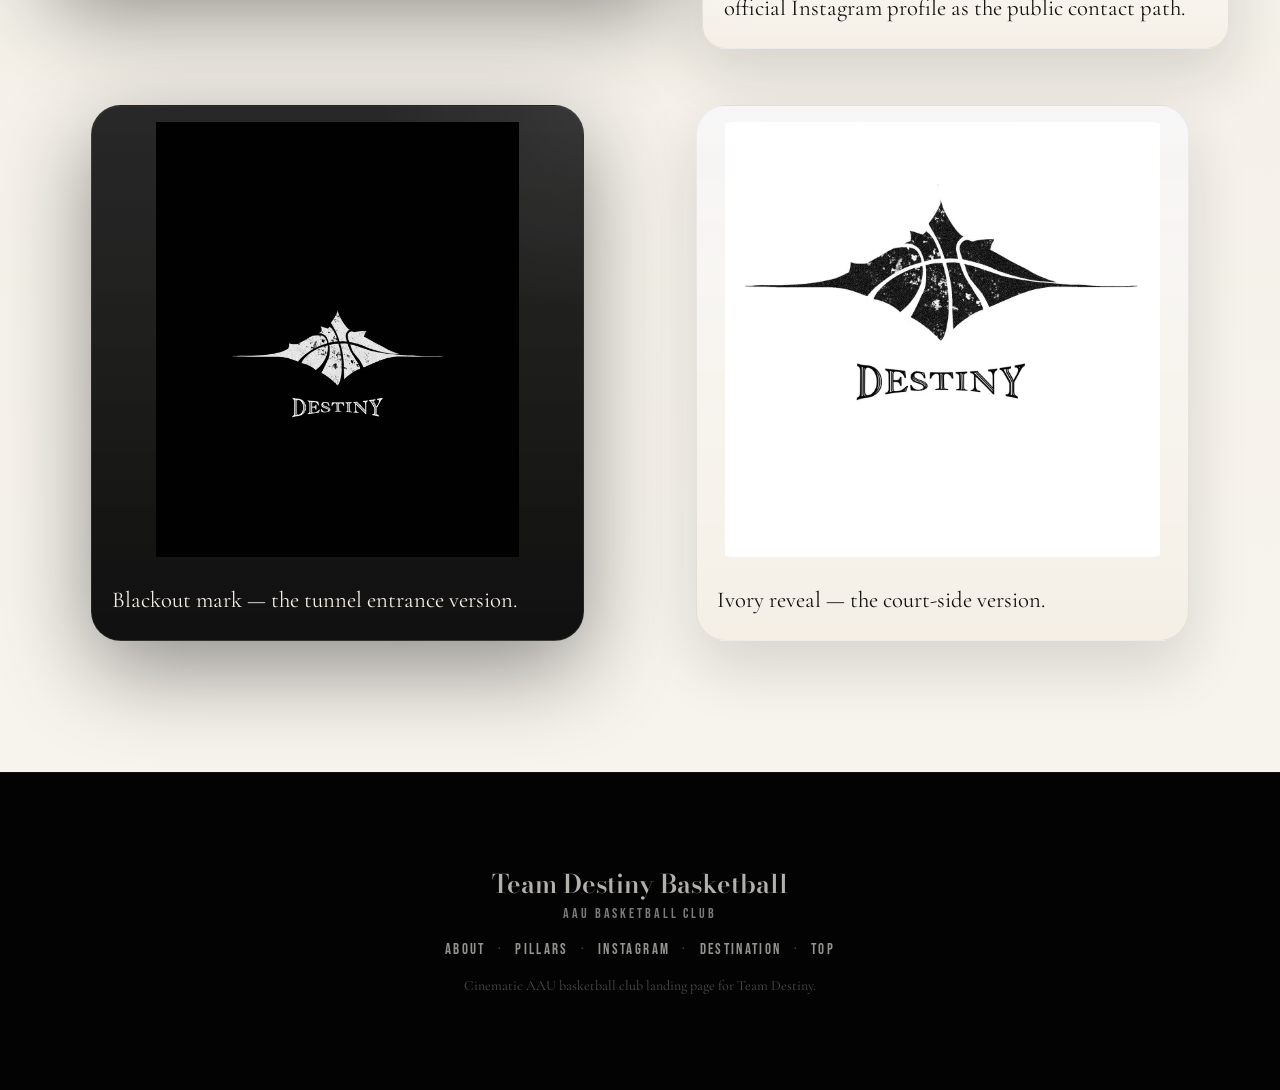
==== commit 08996ea9: "Update Team Destiny copy with verified facts" ====
--- a/index.html
+++ b/index.html
@@ -220,71 +220,14 @@
         </div>
       </section>
 
-      <section class="manifesto-section" id="purpose">
+      <section class="pillars-section" id="pillars">
         <div class="section-header reveal-panel">
-          <p class="section-tag">Our Purpose</p>
-          <h2>Basketball is the vehicle. Growth is the purpose.</h2>
+          <p class="section-tag">Team Pillars</p>
+          <h2>Three basketball values that keep the message grounded.</h2>
           <p>
-            Team Destiny exists to help players grow as athletes and as people.
-            The goal is not just to look like a team online, but to build a
-            culture of discipline, confidence, accountability, and respect that
-            carries beyond the court.
-          </p>
-        </div>
-
-        <div class="manifesto-grid">
-          <article class="manifesto-card reveal-panel">
-            <p class="manifesto-index">01</p>
-            <h3>Growth</h3>
-            <p>
-              Give players a place to improve with intention, not just show up,
-              go through the motions, and leave without direction.
-            </p>
-          </article>
-
-          <article class="manifesto-card reveal-panel">
-            <p class="manifesto-index">02</p>
-            <h3>Confidence</h3>
-            <p>
-              Build confidence through preparation, repetition, and honest
-              coaching so players trust their work when competition gets real.
-            </p>
-          </article>
-
-          <article class="manifesto-card reveal-panel">
-            <p class="manifesto-index">03</p>
-            <h3>Culture</h3>
-            <p>
-              Create an environment where effort, respect, accountability, and
-              team-first habits matter as much as talent.
-            </p>
-          </article>
-        </div>
-
-        <div class="manifesto-band" aria-hidden="true">
-          <div class="manifesto-band-track">
-            <span>Discipline</span>
-            <span>Confidence</span>
-            <span>Development</span>
-            <span>Accountability</span>
-            <span>Team-First</span>
-            <span>Discipline</span>
-            <span>Confidence</span>
-            <span>Development</span>
-            <span>Accountability</span>
-            <span>Team-First</span>
-          </div>
-        </div>
-      </section>
-
-      <section class="pillars-section" id="development">
-        <div class="section-header reveal-panel">
-          <p class="section-tag">How We Develop Players</p>
-          <h2>The development standard behind the team.</h2>
-          <p>
-            Team Destiny is framed around the basketball habits that carry from
-            training into live competition. The focus stays on real development
-            instead of hype or placeholder claims.
+            Team Destiny stays centered on the work that matters on the floor:
+            skill, decision-making, and competitive habits that help players
+            keep growing under real game pressure.
           </p>
         </div>
 
@@ -293,8 +236,8 @@
             <span class="pillar-icon" aria-hidden="true">01</span>
             <h3>Skill Work</h3>
             <p>
-              Ball handling, footwork, shooting fundamentals, and repeatable
-              reps give players a stronger base to build from.
+              Tight reps, sound footwork, and repeatable mechanics create the
+              foundation that every player can build on.
             </p>
           </article>
 
@@ -302,26 +245,17 @@
             <span class="pillar-icon" aria-hidden="true">02</span>
             <h3>Basketball IQ</h3>
             <p>
-              Players grow by learning spacing, timing, reads, and decision
-              making, not only by collecting highlights.
+              Reads, timing, spacing, and decision-making matter just as much
+              as raw energy when the game speeds up.
             </p>
           </article>
 
           <article class="pillar-card panel-dark reveal-panel">
             <span class="pillar-icon" aria-hidden="true">03</span>
-            <h3>Habits</h3>
-            <p>
-              Discipline, communication, consistency, and coachability are part
-              of development, not extras that happen only when convenient.
-            </p>
-          </article>
-
-          <article class="pillar-card panel-dark reveal-panel">
-            <span class="pillar-icon" aria-hidden="true">04</span>
-            <h3>Competitive Mindset</h3>
-            <p>
-              Players should be ready to compete, respond to pressure, and keep
-              improving when the game gets demanding.
+            <h3>Competitive Habits</h3>
+            <p>
+              Discipline, coachability, communication, and consistency are part
+              of the standard, not extras around it.
             </p>
           </article>
         </div>
@@ -381,7 +315,7 @@
             <article class="spotlight-note panel-light reveal-panel">
               <p class="note-label">Contact Route</p>
               <p>
-                Visitors who want the next step should use the official
+                Families, players, and supporters should use the official
                 Instagram profile as the public contact path.
               </p>
             </article>
--- a/styles.css
+++ b/styles.css
@@ -209,9 +209,7 @@
 .eyebrow,
 .plate-label,
 .meta-chip,
-.hero-prompt-label,
 .hero-progress span,
-.manifesto-index,
 .note-label,
 .spotlight-route {
   margin: 0;
@@ -228,7 +226,6 @@
 .hero-copy h2,
 .section-header h2,
 .spotlight-primary h3,
-.finale-card h2,
 .hero-summary-card h1 {
   margin: 0;
   font-family: "Bodoni Moda", serif;
@@ -244,10 +241,8 @@
 
 .hero-copy p:last-child,
 .section-header > p:last-child,
-.manifesto-card p:last-child,
 .spotlight-primary > p,
 .spotlight-note p:last-child,
-.finale-card > p:last-of-type,
 .hero-summary-text,
 .logo-card figcaption {
   font-size: clamp(1.15rem, 1.85vw, 1.42rem);
@@ -360,24 +355,6 @@
   background: rgba(8, 8, 8, 0.36);
   box-shadow: 0 12px 30px rgba(0, 0, 0, 0.18);
   backdrop-filter: blur(14px);
-}
-
-.hero-prompt {
-  justify-self: center;
-  align-self: start;
-  margin-top: clamp(2rem, 5vh, 3.75rem);
-  display: grid;
-  justify-items: center;
-  gap: 0.45rem;
-  color: var(--page-ivory);
-  opacity: calc(0.82 - var(--hero-progress) * 0.4);
-}
-
-.hero-prompt-line {
-  display: block;
-  width: clamp(4.5rem, 8vw, 6.5rem);
-  height: 1px;
-  background: linear-gradient(90deg, transparent, var(--page-line), transparent);
 }
 
 .hero-summary-card {
@@ -446,9 +423,7 @@
 }
 
 .hero-summary-card .cta-support,
-.join-callout .cta-support,
-.spotlight-primary .cta-support,
-.finale-card .cta-support {
+.spotlight-primary .cta-support {
   color: rgba(247, 244, 239, 0.72);
 }
 
@@ -646,20 +621,10 @@
 
 /* ── Shared Section Padding ── */
 
-.manifesto-section,
-.spotlight-section,
-.finale-section,
 .pillars-section,
-.gameday-section {
+.spotlight-section {
   position: relative;
   padding: clamp(4.5rem, 9vw, 7.5rem) clamp(1.25rem, 4vw, 3.5rem);
-}
-
-.manifesto-section {
-  color: var(--page-ivory);
-  background:
-    radial-gradient(circle at top right, rgba(255, 255, 255, 0.08), transparent 22%),
-    linear-gradient(180deg, #090909 0%, #15110f 54%, #241d18 100%);
 }
 
 .section-header {
@@ -676,71 +641,11 @@
   margin: 1.2rem 0 0;
 }
 
-.manifesto-grid {
-  display: grid;
-  grid-template-columns: repeat(3, minmax(0, 1fr));
-  gap: 2rem;
-  margin-top: 3.5rem;
-}
-
-.manifesto-card,
 .spotlight-primary,
 .spotlight-note,
-.logo-card,
-.finale-card {
+.logo-card {
   position: relative;
   overflow: hidden;
-}
-
-.manifesto-card {
-  padding: 2.2rem 2rem 2rem;
-  border: 1px solid rgba(255, 255, 255, 0.08);
-  border-radius: 1.6rem;
-  background:
-    linear-gradient(180deg, rgba(255, 255, 255, 0.04), rgba(255, 255, 255, 0.01));
-  box-shadow: inset 0 1px 0 rgba(255, 255, 255, 0.04);
-}
-
-.manifesto-index {
-  color: rgba(247, 244, 239, 0.54);
-  font-size: 0.98rem;
-}
-
-.manifesto-card h3 {
-  margin: 0.55rem 0 0;
-  font-family: "Bodoni Moda", serif;
-  font-size: clamp(1.85rem, 2.6vw, 2.6rem);
-  line-height: 1;
-}
-
-.manifesto-card p:last-child {
-  margin: 0.9rem 0 0;
-  color: rgba(247, 244, 239, 0.82);
-}
-
-.manifesto-band {
-  margin-top: 2.2rem;
-  overflow: hidden;
-  border-top: 1px solid rgba(255, 255, 255, 0.08);
-  border-bottom: 1px solid rgba(255, 255, 255, 0.08);
-}
-
-.manifesto-band-track {
-  display: flex;
-  gap: 1.2rem;
-  min-width: max-content;
-  padding: 0.9rem 0;
-  font-family: "Bebas Neue", sans-serif;
-  font-size: clamp(1.15rem, 2vw, 1.6rem);
-  letter-spacing: 0.22em;
-  text-transform: uppercase;
-  color: rgba(247, 244, 239, 0.58);
-  animation: marquee 28s linear infinite;
-}
-
-.manifesto-band-track span::after {
-  content: " /";
-  margin-left: 1.2rem;
 }
 
 /* ── Pillars Section ── */
@@ -820,136 +725,6 @@
   color: rgba(247, 244, 239, 0.76);
 }
 
-/* ── Game Day Section ── */
-
-.gameday-section {
-  color: var(--page-ivory);
-  overflow: hidden;
-}
-
-.gameday-bg {
-  position: absolute;
-  inset: 0;
-  background:
-    radial-gradient(
-      ellipse at 50% 0%,
-      rgba(232, 115, 58, 0.08) 0%,
-      transparent 50%
-    ),
-    radial-gradient(
-      circle at 80% 90%,
-      rgba(255, 255, 255, 0.04),
-      transparent 30%
-    ),
-    linear-gradient(180deg, #0c0a08 0%, #161210 50%, #0a0808 100%);
-  pointer-events: none;
-}
-
-.gameday-content {
-  position: relative;
-  z-index: 1;
-}
-
-.gameday-grid {
-  display: grid;
-  grid-template-columns: repeat(3, minmax(0, 1fr));
-  gap: 2rem;
-  margin-top: 3.5rem;
-}
-
-.join-grid {
-  display: grid;
-  grid-template-columns: minmax(0, 0.96fr) minmax(0, 1.04fr);
-  gap: 2rem;
-  align-items: start;
-  margin-top: 3rem;
-}
-
-.join-callout {
-  padding: clamp(1.8rem, 3vw, 2.4rem);
-  border-radius: 2rem;
-  border: 1px solid rgba(255, 255, 255, 0.1);
-  background:
-    radial-gradient(circle at top right, rgba(255, 255, 255, 0.08), transparent 28%),
-    linear-gradient(180deg, rgba(15, 14, 13, 0.92), rgba(8, 8, 8, 0.96));
-  box-shadow: var(--shadow-dark);
-}
-
-.join-callout .hero-actions {
-  margin-top: 1.8rem;
-}
-
-.join-callout h3 {
-  margin: 0.7rem 0 0;
-  font-family: "Bodoni Moda", serif;
-  font-size: clamp(2.4rem, 4vw, 4.2rem);
-  line-height: 0.96;
-  color: var(--page-ivory);
-  overflow-wrap: anywhere;
-}
-
-.join-callout-copy {
-  max-width: 34rem;
-  margin: 1rem 0 0;
-  font-size: clamp(1.1rem, 1.7vw, 1.3rem);
-  line-height: 1.55;
-  color: rgba(247, 244, 239, 0.82);
-}
-
-.join-steps {
-  display: grid;
-  grid-template-columns: repeat(3, minmax(0, 1fr));
-  gap: 1.5rem;
-}
-
-.gameday-card {
-  position: relative;
-  padding: 2.2rem 2rem 2rem;
-  border-radius: 1.6rem;
-  border: 1px solid rgba(255, 255, 255, 0.08);
-  background:
-    linear-gradient(180deg, rgba(255, 255, 255, 0.06), rgba(255, 255, 255, 0.02));
-  backdrop-filter: blur(12px);
-  box-shadow:
-    inset 0 1px 0 rgba(255, 255, 255, 0.05),
-    0 16px 48px rgba(0, 0, 0, 0.28);
-  overflow: hidden;
-}
-
-.gameday-card::after {
-  content: "";
-  position: absolute;
-  bottom: 0;
-  left: 0;
-  right: 0;
-  height: 2px;
-  background: linear-gradient(90deg, transparent, rgba(232, 115, 58, 0.4), transparent);
-}
-
-.gameday-card-icon {
-  display: block;
-  font-family: "Bebas Neue", sans-serif;
-  font-size: 1rem;
-  letter-spacing: 0.18em;
-  margin-bottom: 0.6rem;
-  color: rgba(247, 244, 239, 0.54);
-}
-
-.gameday-card h3 {
-  margin: 0;
-  font-family: "Bodoni Moda", serif;
-  font-size: clamp(1.6rem, 2.2vw, 2.2rem);
-  line-height: 1;
-  color: var(--page-ivory-strong);
-}
-
-.gameday-card p {
-  margin: 1rem 0 0;
-  font-size: clamp(1.05rem, 1.5vw, 1.25rem);
-  line-height: 1.6;
-  color: rgba(247, 244, 239, 0.78);
-}
-
 /* ── Spotlight Section ── */
 
 .spotlight-section {
@@ -1050,59 +825,6 @@
 
 .logo-card.panel-light .logo-card-media {
   background: linear-gradient(180deg, rgba(20, 18, 16, 0.03), transparent);
-}
-
-/* ── Finale ── */
-
-.finale-section {
-  color: var(--page-ivory);
-  background:
-    radial-gradient(
-      circle at calc(var(--pointer-x) * 100%) 0%,
-      rgba(255, 255, 255, 0.08),
-      transparent 28%
-    ),
-    linear-gradient(180deg, #090909 0%, #050505 100%);
-}
-
-.finale-aura {
-  position: absolute;
-  inset: 0;
-  pointer-events: none;
-  background:
-    radial-gradient(
-      circle at center,
-      rgba(255, 255, 255, 0.08) 0%,
-      transparent 34%
-    ),
-    radial-gradient(
-      circle at calc(var(--pointer-x) * 100%) 25%,
-      rgba(255, 255, 255, 0.08) 0%,
-      transparent 26%
-    );
-}
-
-.finale-card {
-  max-width: 54rem;
-  padding: clamp(1.8rem, 4vw, 2.6rem);
-  border-radius: 2.15rem;
-  border: 1px solid rgba(255, 255, 255, 0.1);
-  background:
-    linear-gradient(180deg, rgba(255, 255, 255, 0.06), rgba(255, 255, 255, 0.02));
-  box-shadow: var(--shadow-dark);
-  backdrop-filter: blur(16px);
-}
-
-.finale-card h2 {
-  margin-top: 0.55rem;
-  font-size: clamp(2.6rem, 5.5vw, 5.9rem);
-  color: var(--page-ivory);
-}
-
-.finale-copy {
-  max-width: 38rem;
-  margin: 1.1rem 0 0;
-  color: rgba(247, 244, 239, 0.84);
 }
 
 /* ── Footer ── */
@@ -1186,16 +908,6 @@
   transform: translate3d(0, 0, 0) scale(1);
 }
 
-@keyframes marquee {
-  from {
-    transform: translateX(0);
-  }
-
-  to {
-    transform: translateX(-50%);
-  }
-}
-
 /* ── Responsive: Tablet ── */
 
 @media (max-width: 1080px) {
@@ -1204,7 +916,6 @@
   }
 
   .hero-scene,
-  .join-grid,
   .spotlight-grid {
     grid-template-columns: 1fr;
   }
@@ -1257,11 +968,8 @@
 
   .hero-layer,
   .hero-interface,
-  .manifesto-section,
   .spotlight-section,
-  .finale-section,
-  .pillars-section,
-  .gameday-section {
+  .pillars-section {
     padding-left: 1.25rem;
     padding-right: 1.25rem;
     padding-top: 3.75rem;
@@ -1342,7 +1050,6 @@
     width: 100%;
   }
 
-  .join-grid,
   .spotlight-grid {
     grid-template-columns: 1fr;
     gap: 1.25rem;
@@ -1357,43 +1064,16 @@
     font-size: clamp(2.5rem, 12vw, 3.8rem);
   }
 
-  .join-callout h3 {
-    font-size: clamp(2.2rem, 10vw, 3.6rem);
-  }
-
   .credibility-grid,
-  .manifesto-grid,
   .pillars-grid,
-  .join-steps,
   .spotlight-stack,
   .logo-wall {
-    display: grid;
-    grid-auto-flow: column;
-    grid-auto-columns: minmax(16rem, 84vw);
-    overflow-x: auto;
+    grid-template-columns: 1fr;
     gap: 1rem;
-    padding-bottom: 0.3rem;
-    scroll-snap-type: x proximity;
-    overscroll-behavior-x: contain;
-    scrollbar-width: none;
-  }
-
-  .credibility-grid > *,
-  .manifesto-grid > *,
-  .pillars-grid > *,
-  .join-steps > *,
-  .spotlight-stack > *,
-  .logo-wall > * {
-    scroll-snap-align: start;
-  }
-
-  .credibility-grid::-webkit-scrollbar,
-  .manifesto-grid::-webkit-scrollbar,
-  .pillars-grid::-webkit-scrollbar,
-  .join-steps::-webkit-scrollbar,
-  .spotlight-stack::-webkit-scrollbar,
-  .logo-wall::-webkit-scrollbar {
-    display: none;
+  }
+
+  .logo-wall {
+    gap: 1.2rem;
   }
 
 }
@@ -1443,18 +1123,13 @@
     transform: none;
   }
 
-  .manifesto-band-track {
-    animation: none;
-  }
-
   .reveal-panel {
     opacity: 1;
     transform: none;
     transition: none;
   }
 
-  .pillar-card,
-  .gameday-card {
+  .pillar-card {
     transition: none;
   }
 
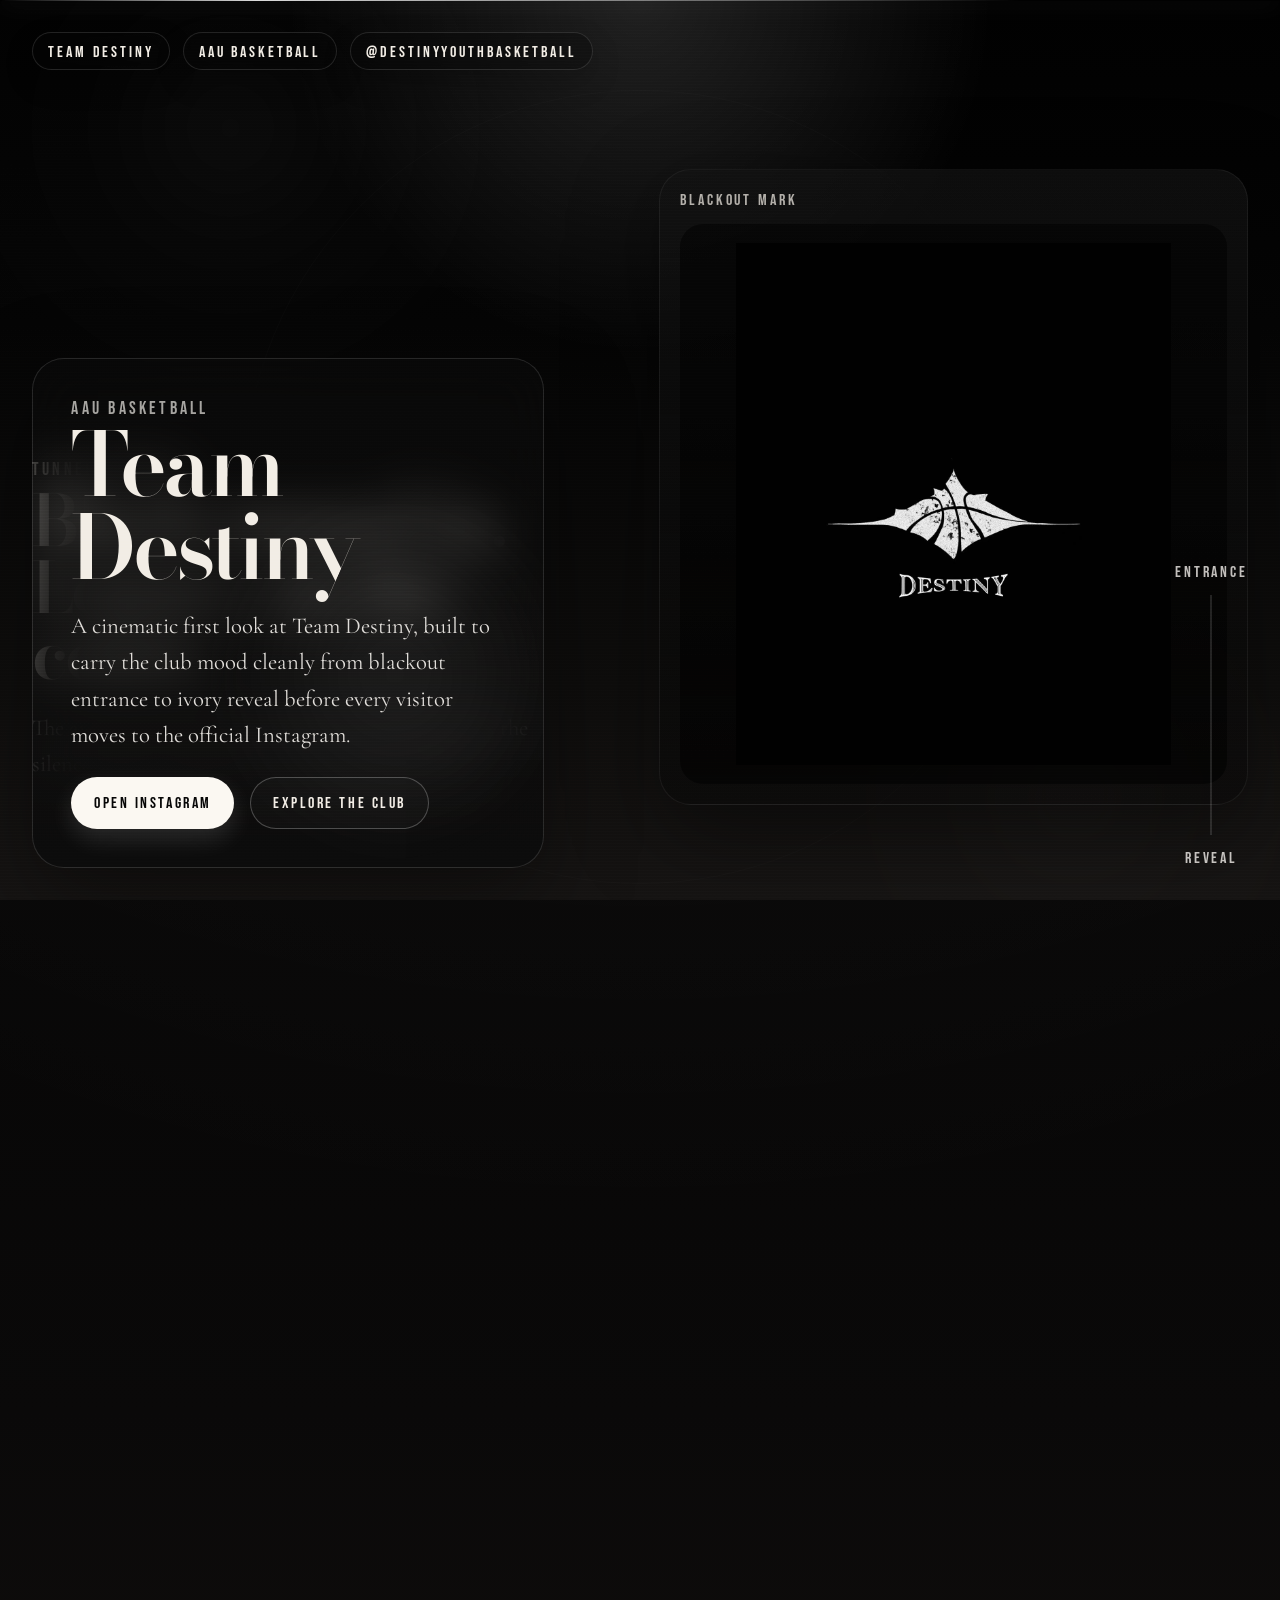
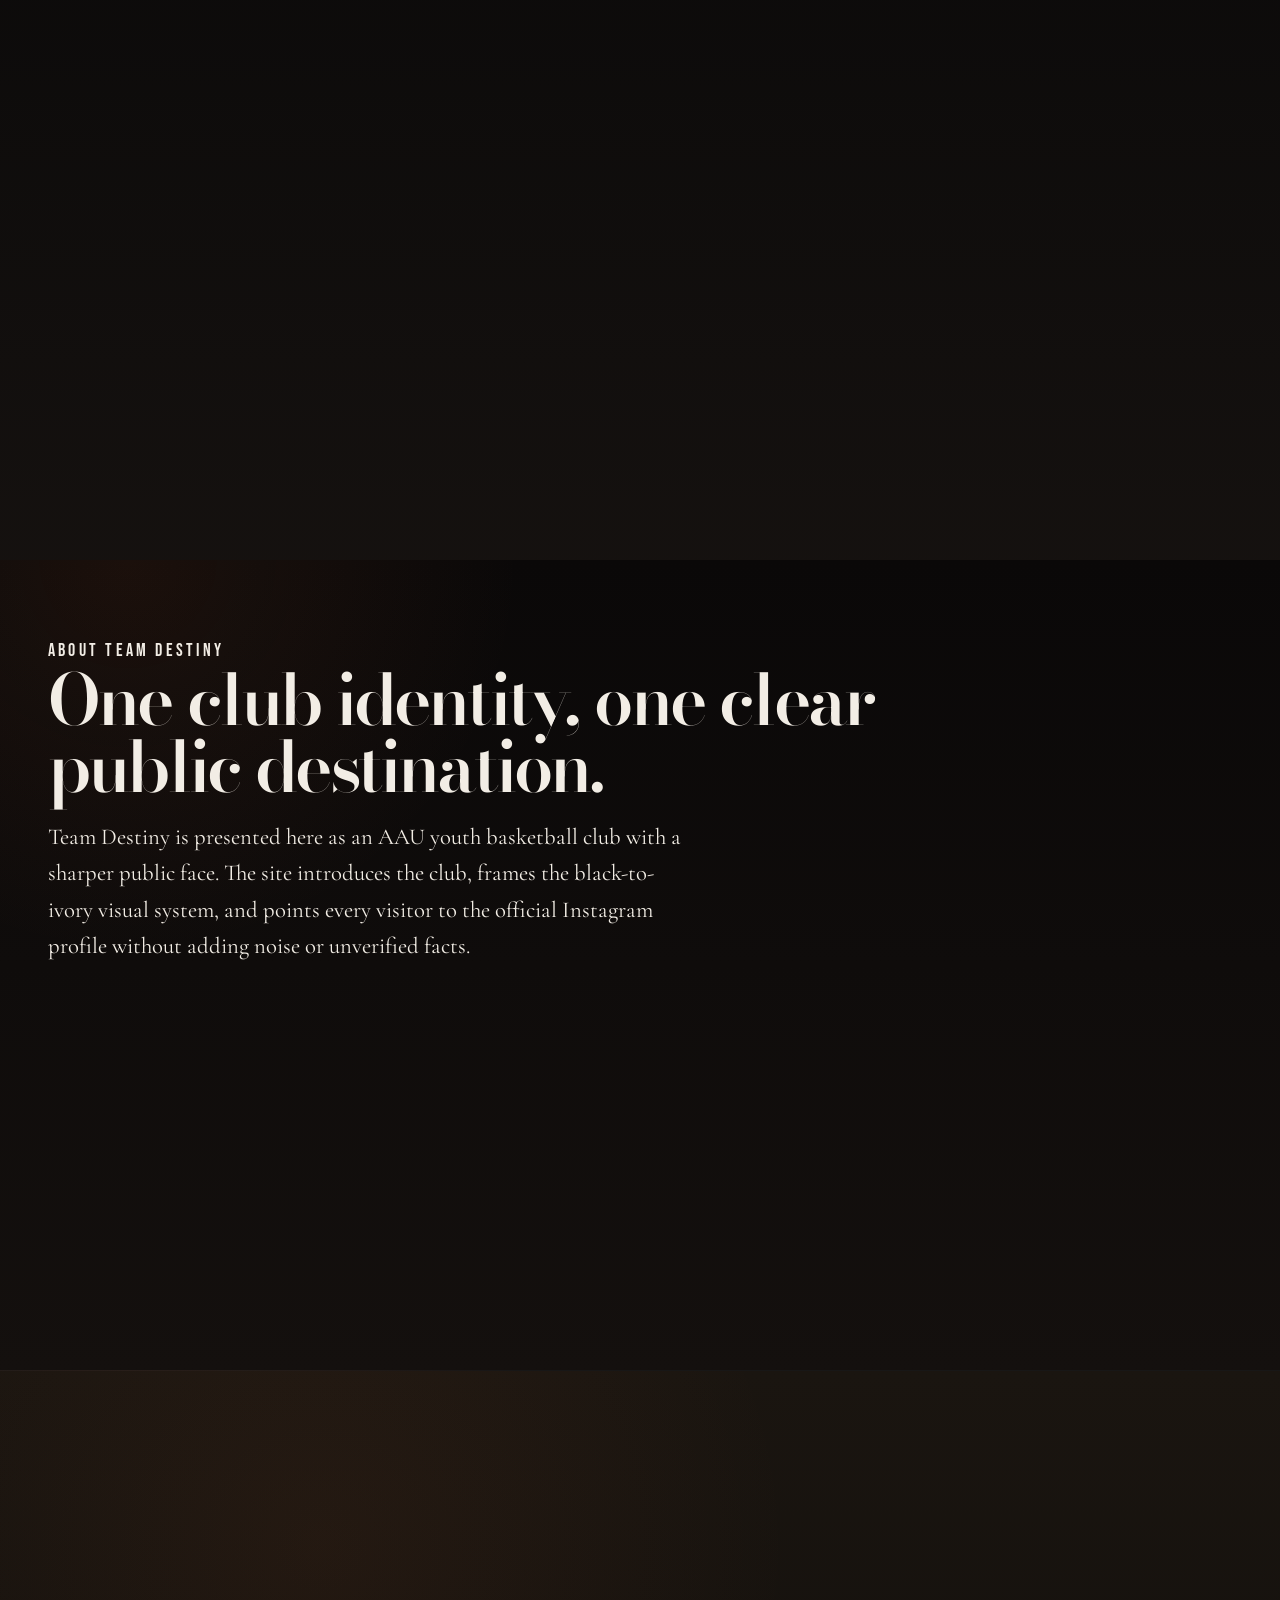
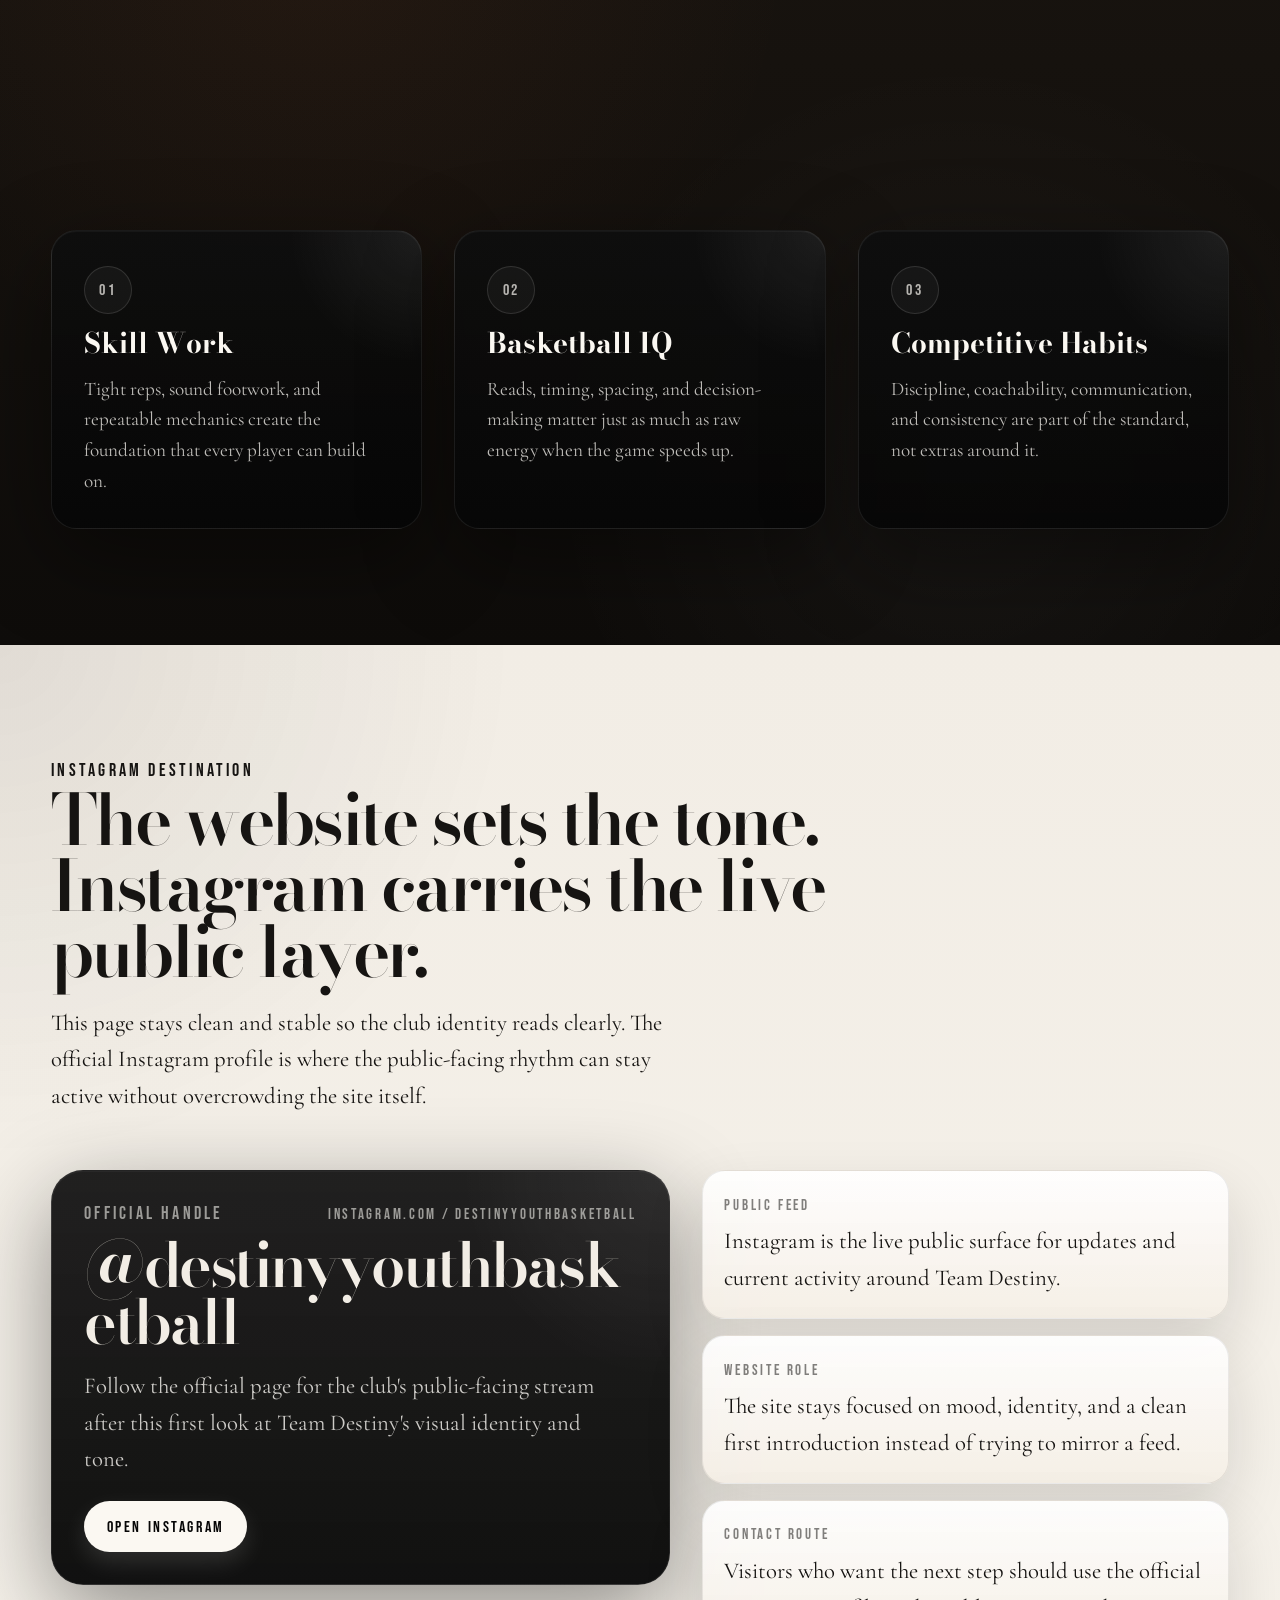
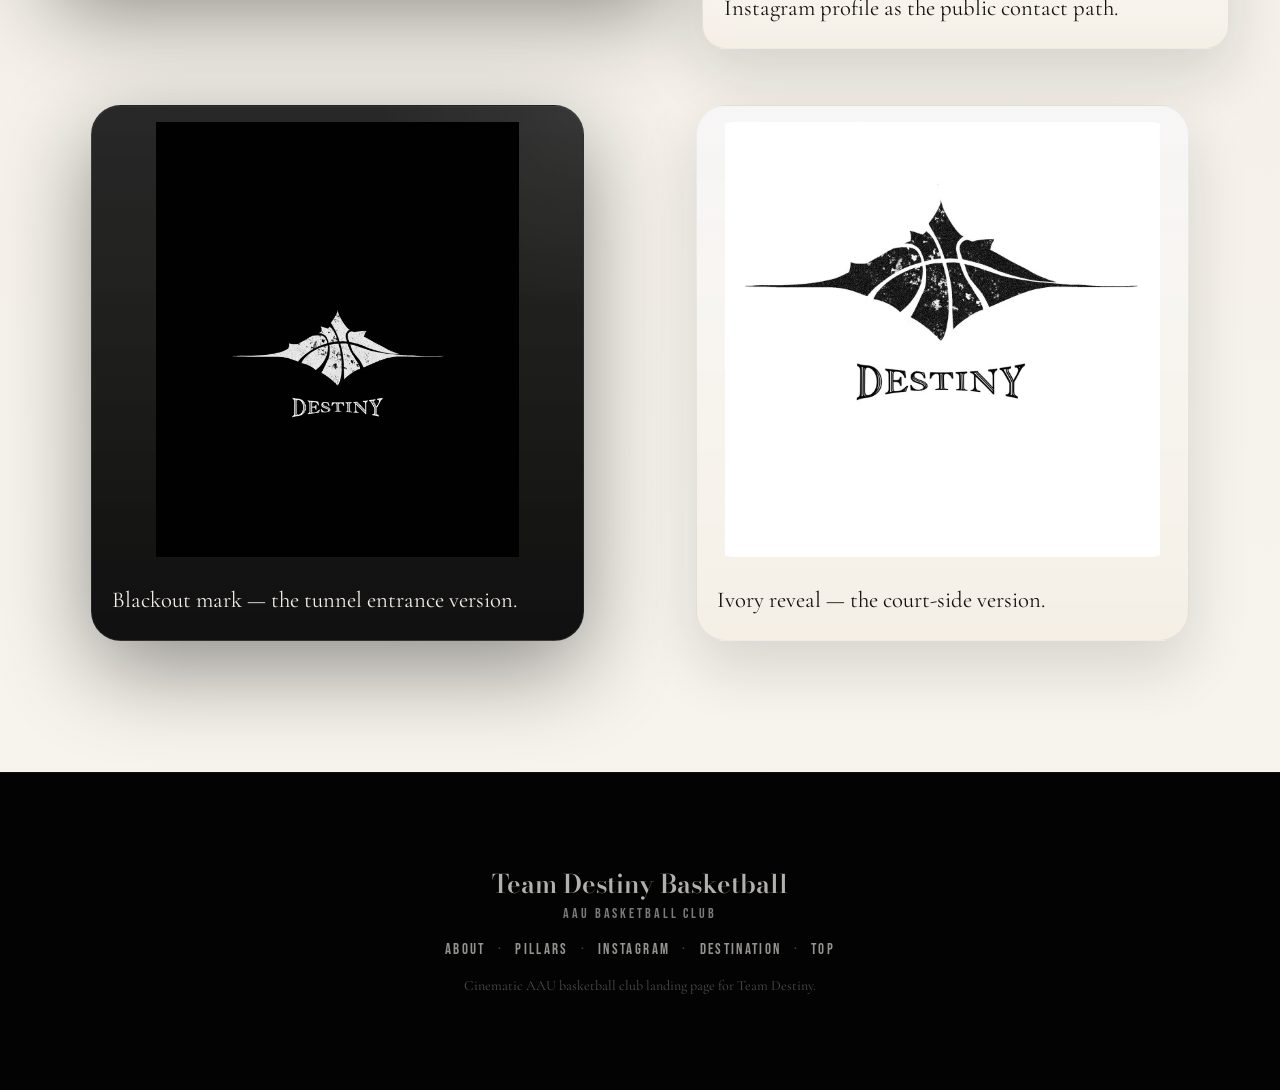
==== commit a92adde5: "Update contact information wording for clarity, specifying that visitors should use the official Ins" ====
--- a/index.html
+++ b/index.html
@@ -315,7 +315,7 @@
             <article class="spotlight-note panel-light reveal-panel">
               <p class="note-label">Contact Route</p>
               <p>
-                Families, players, and supporters should use the official
+                Visitors who want the next step should use the official
                 Instagram profile as the public contact path.
               </p>
             </article>
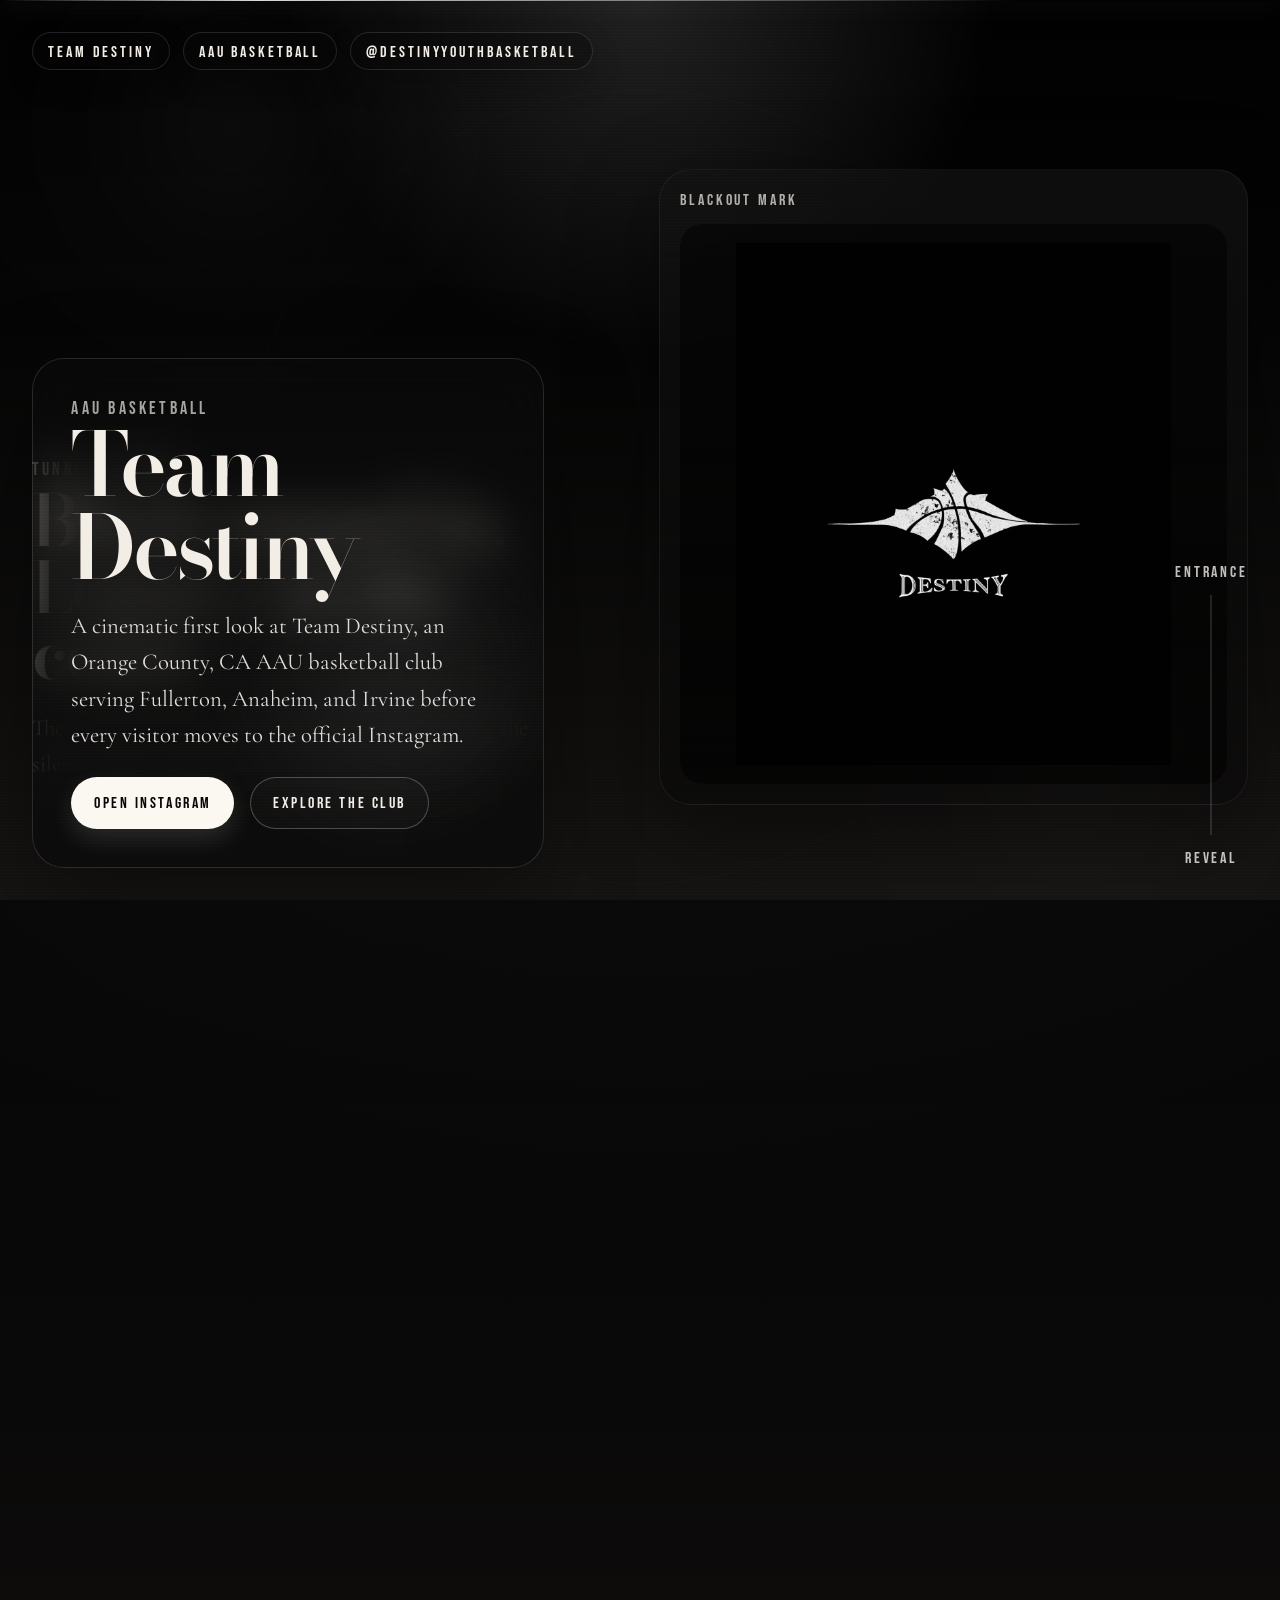
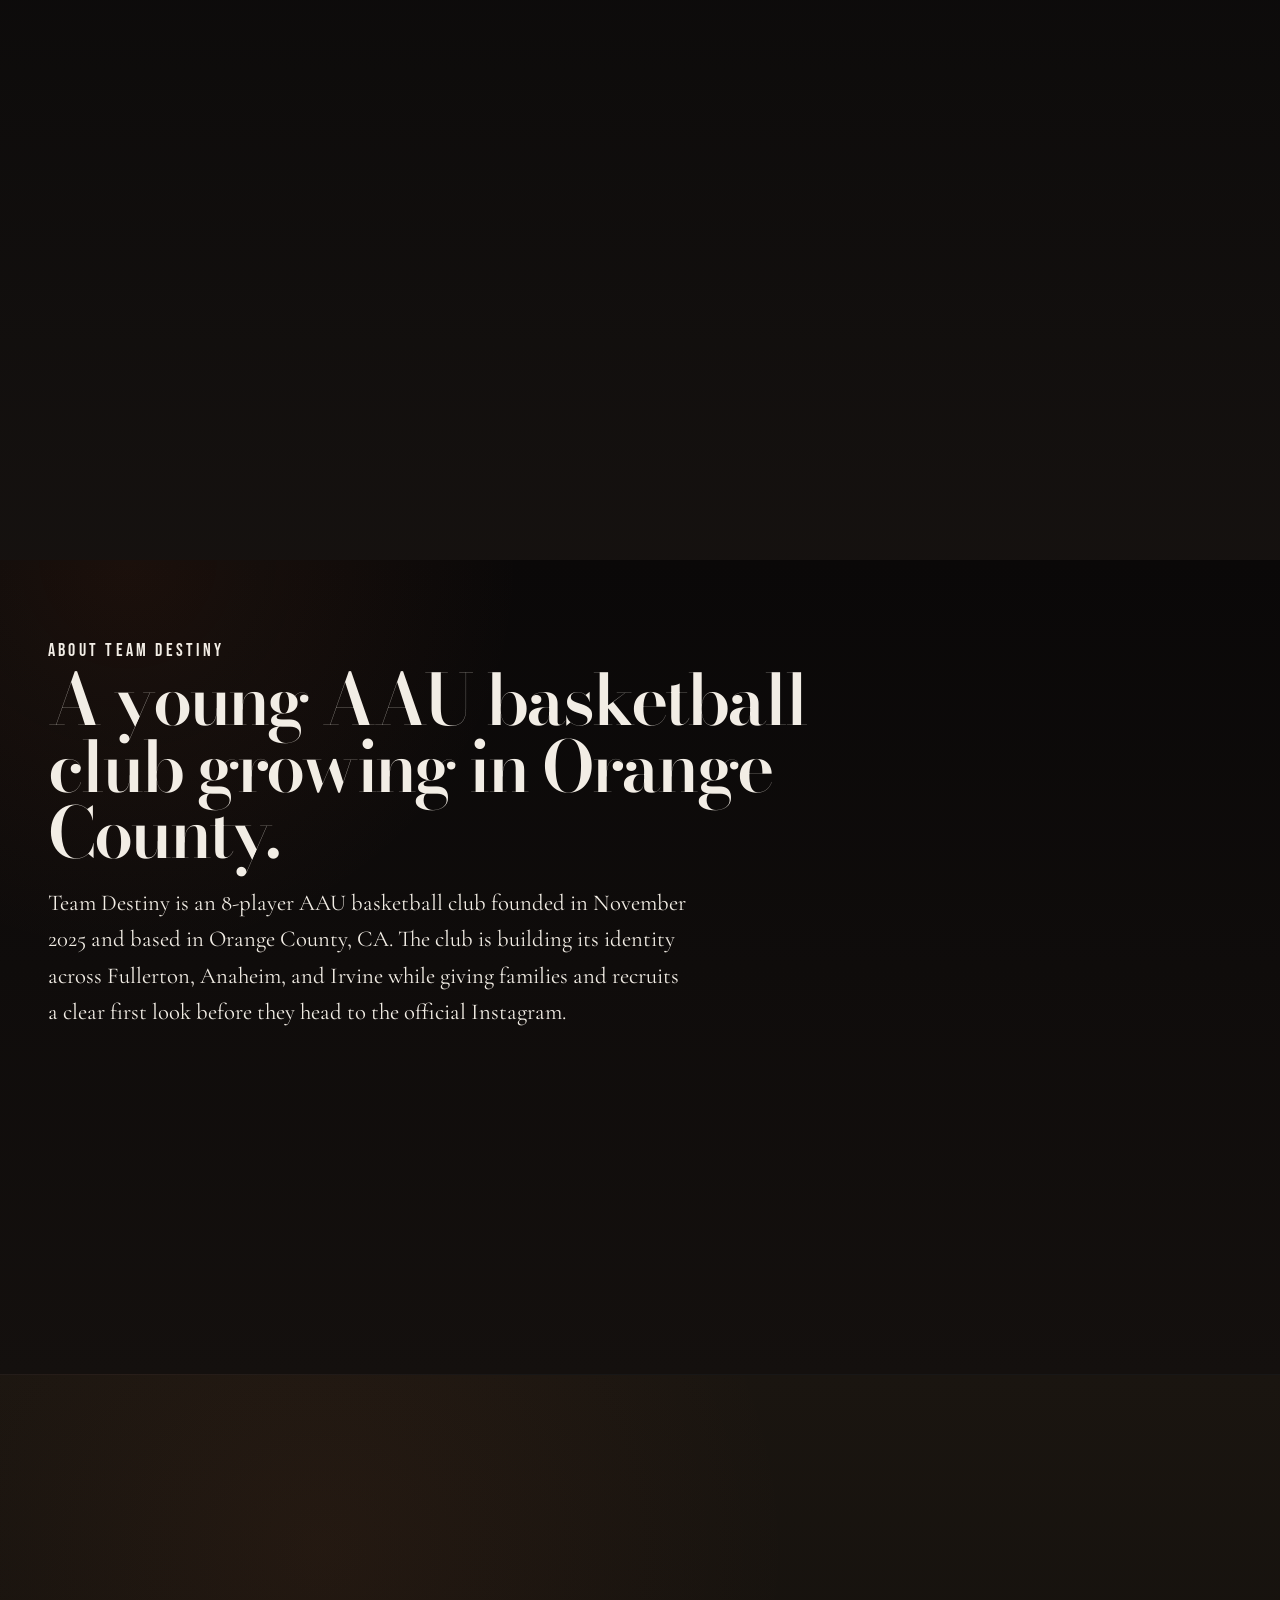
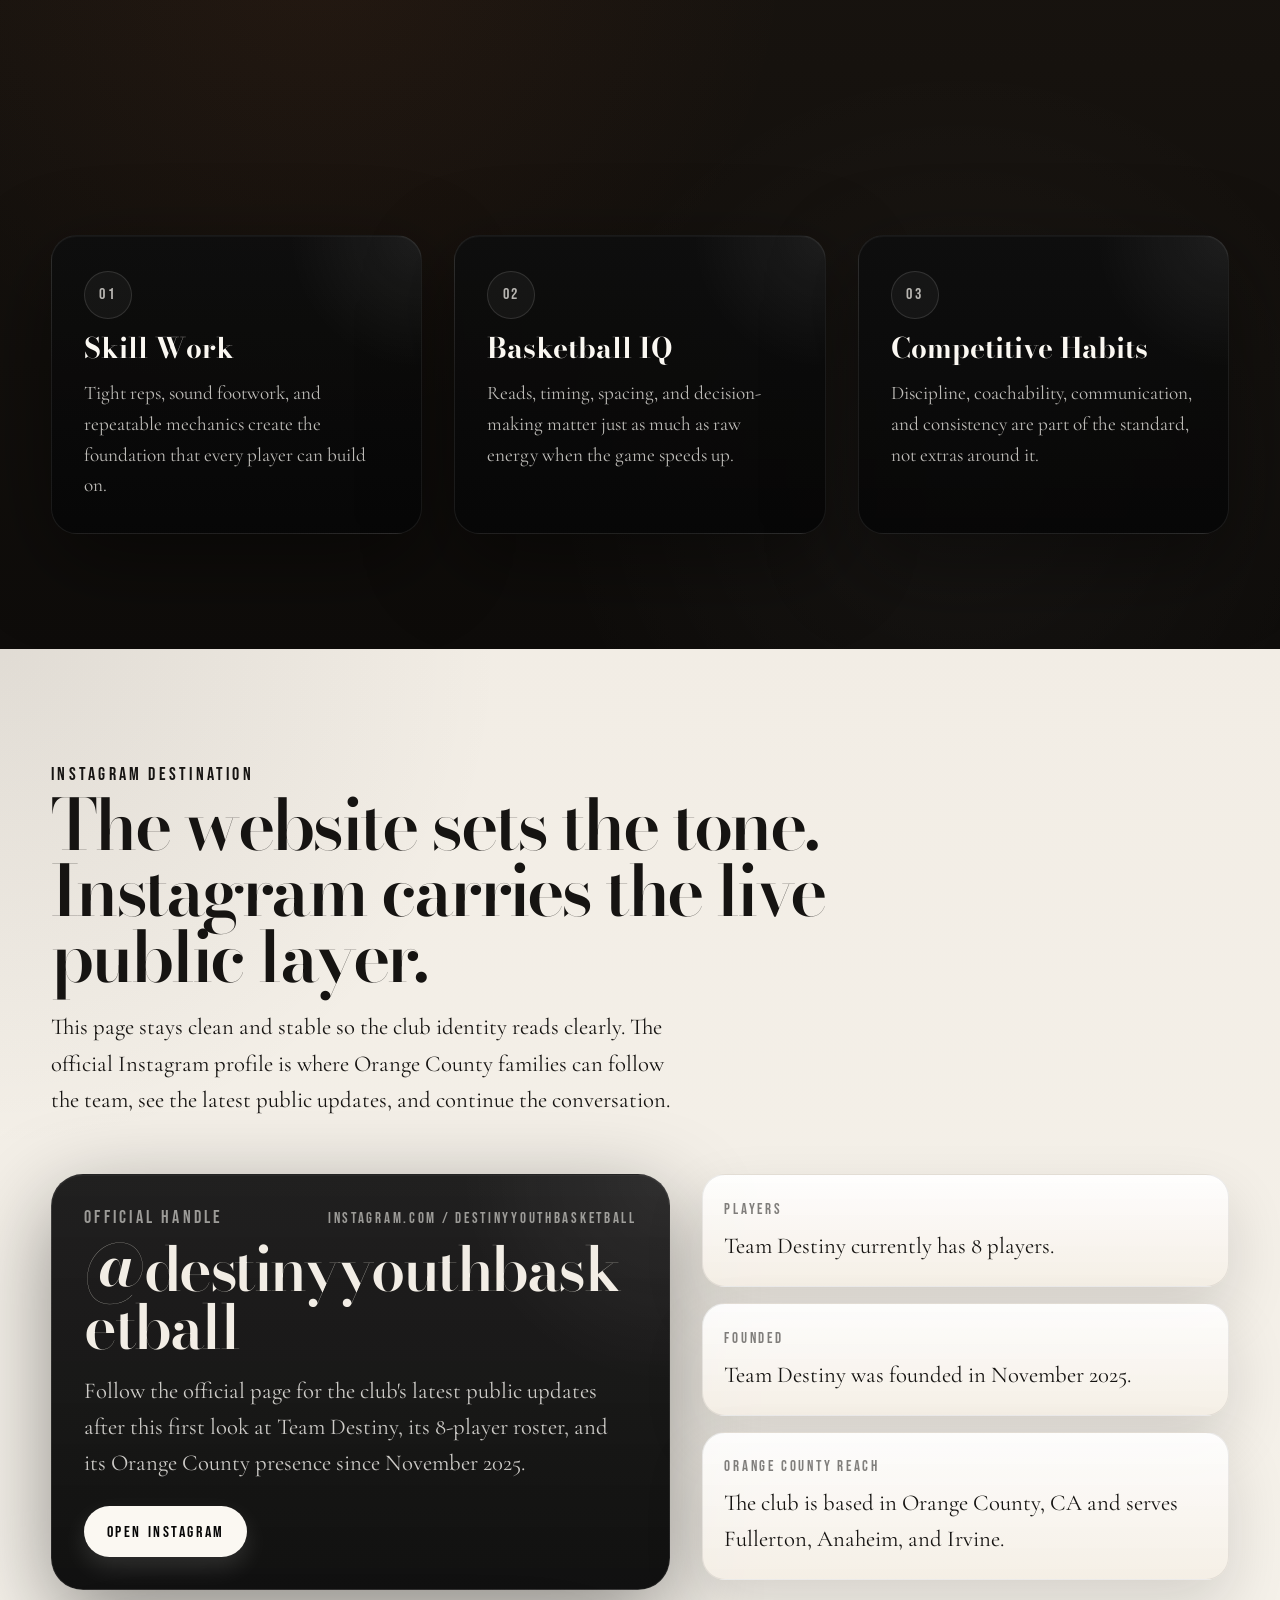
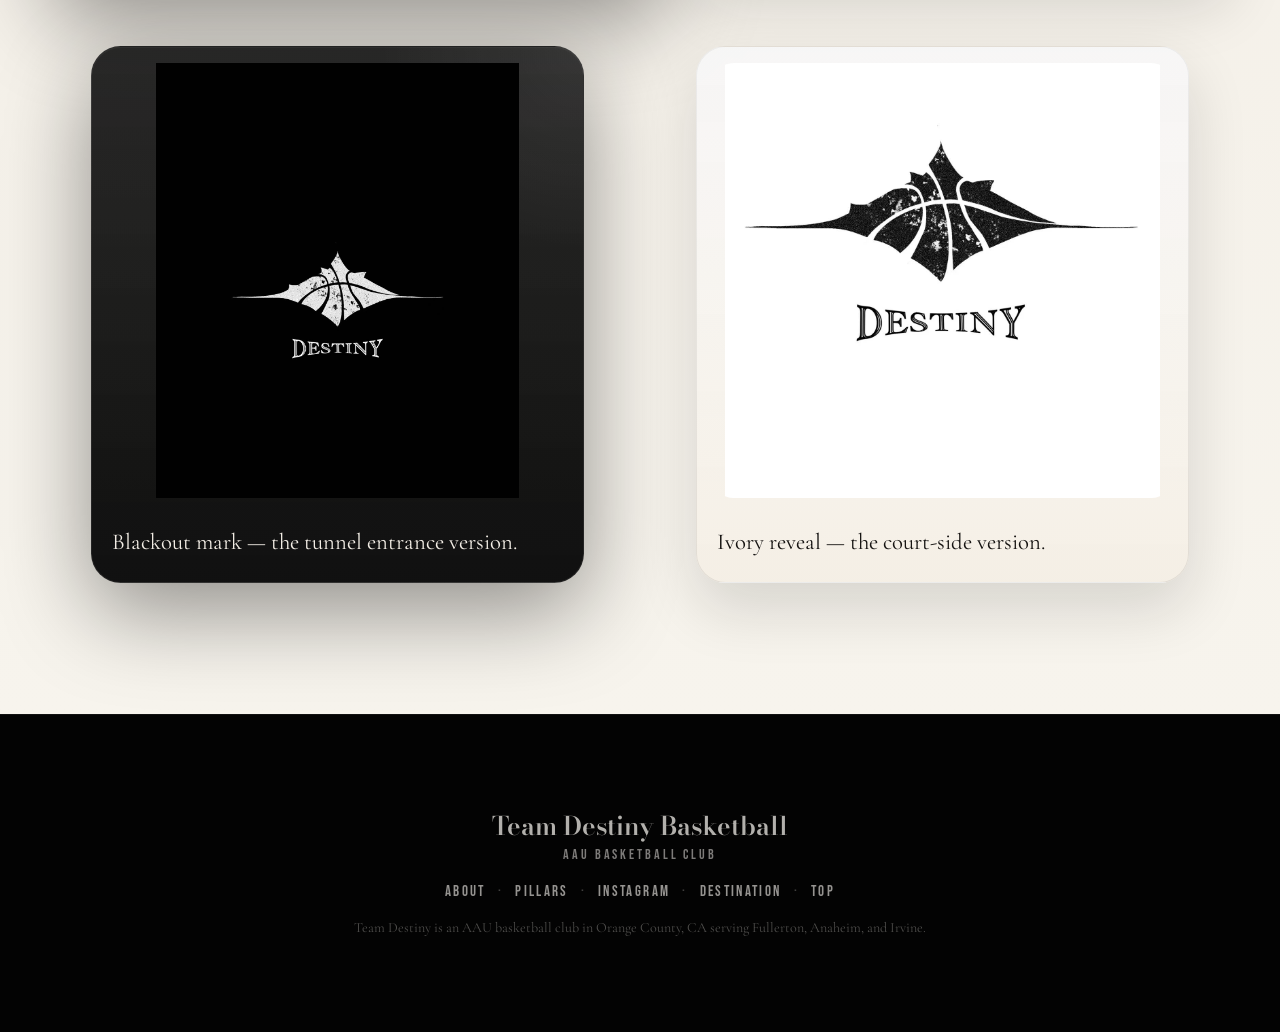
==== commit 83558ea9: "Add local discovery SEO for Orange County" ====
--- a/index.html
+++ b/index.html
@@ -3,10 +3,10 @@
   <head>
     <meta charset="UTF-8" />
     <meta name="viewport" content="width=device-width, initial-scale=1.0" />
-    <title>Team Destiny | AAU Basketball Club</title>
+    <title>Team Destiny | AAU Basketball Club In Orange County, CA</title>
     <meta
       name="description"
-      content="Team Destiny is an AAU basketball club presented through a cinematic black-to-ivory landing page that points visitors to the official Instagram destination."
+      content="Team Destiny is an AAU basketball club in Orange County, CA, serving Fullerton, Anaheim, and Irvine. Meet the 8-player team and follow the official Instagram."
     />
     <meta name="robots" content="index, follow" />
     <meta name="theme-color" content="#060606" />
@@ -14,10 +14,10 @@
     <meta property="og:type" content="website" />
     <meta property="og:site_name" content="Team Destiny Basketball" />
     <meta property="og:locale" content="en_US" />
-    <meta property="og:title" content="Team Destiny | AAU Basketball Club" />
+    <meta property="og:title" content="Team Destiny | AAU Basketball Club In Orange County, CA" />
     <meta
       property="og:description"
-      content="Team Destiny is an AAU basketball club presented through a cinematic black-to-ivory landing page that points visitors to the official Instagram destination."
+      content="Team Destiny is an AAU basketball club in Orange County, CA, serving Fullerton, Anaheim, and Irvine. Meet the 8-player team and follow the official Instagram."
     />
     <meta property="og:url" content="https://destinybasketball.us/" />
     <meta
@@ -34,11 +34,11 @@
     <meta name="twitter:card" content="summary_large_image" />
     <meta
       name="twitter:title"
-      content="Team Destiny | AAU Basketball Club"
+      content="Team Destiny | AAU Basketball Club In Orange County, CA"
     />
     <meta
       name="twitter:description"
-      content="Team Destiny is an AAU basketball club presented through a cinematic black-to-ivory landing page that points visitors to the official Instagram destination."
+      content="Team Destiny is an AAU basketball club in Orange County, CA, serving Fullerton, Anaheim, and Irvine. Meet the 8-player team and follow the official Instagram."
     />
     <meta
       name="twitter:image"
@@ -68,9 +68,27 @@
         "@type": "SportsOrganization",
         "name": "Team Destiny Basketball",
         "url": "https://destinybasketball.us/",
-        "description": "Cinematic AAU basketball club landing page for Team Destiny with brand overview and official Instagram destination.",
+        "description": "AAU basketball club in Orange County, CA serving Fullerton, Anaheim, and Irvine with a brand overview and official Instagram destination.",
         "sport": "Basketball",
         "logo": "https://destinybasketball.us/assets/team-destiny-icon-512.png",
+        "areaServed": [
+          {
+            "@type": "Place",
+            "name": "Orange County, CA"
+          },
+          {
+            "@type": "Place",
+            "name": "Fullerton, CA"
+          },
+          {
+            "@type": "Place",
+            "name": "Anaheim, CA"
+          },
+          {
+            "@type": "Place",
+            "name": "Irvine, CA"
+          }
+        ],
         "sameAs": ["https://www.instagram.com/destinyyouthbasketball/"]
       }
     </script>
@@ -144,8 +162,8 @@
               <p class="section-tag">AAU Basketball</p>
               <h1 id="hero-title">Team Destiny</h1>
               <p class="hero-summary-text">
-                A cinematic first look at Team Destiny, built to carry the
-                club mood cleanly from blackout entrance to ivory reveal
+                A cinematic first look at Team Destiny, an Orange County, CA
+                AAU basketball club serving Fullerton, Anaheim, and Irvine
                 before every visitor moves to the official Instagram.
               </p>
               <div class="hero-actions">
@@ -181,40 +199,41 @@
       <section class="credibility-section" id="about">
         <div class="section-header reveal-panel">
           <p class="section-tag">About Team Destiny</p>
-          <h2>One club identity, one clear public destination.</h2>
+          <h2>A young AAU basketball club growing in Orange County.</h2>
           <p>
-            Team Destiny is presented here as an AAU youth basketball club with
-            a sharper public face. The site introduces the club, frames the
-            black-to-ivory visual system, and points every visitor to the
-            official Instagram profile without adding noise or unverified facts.
+            Team Destiny is an 8-player AAU basketball club founded in
+            November 2025 and based in Orange County, CA. The club is building
+            its identity across Fullerton, Anaheim, and Irvine while giving
+            families and recruits a clear first look before they head to the
+            official Instagram.
           </p>
         </div>
 
         <div class="credibility-grid">
           <article class="credibility-card panel-dark reveal-panel">
-            <p class="credibility-label">Program Type</p>
-            <h3>AAU youth basketball club</h3>
-            <p>
-              The page stays focused on the club identity and avoids adding
-              unconfirmed roster, schedule, or season claims.
+            <p class="credibility-label">Players</p>
+            <h3>8 players</h3>
+            <p>
+              Team Destiny is building with a focused group of eight athletes
+              who are learning, competing, and growing together.
             </p>
           </article>
 
           <article class="credibility-card panel-light reveal-panel">
-            <p class="credibility-label">Club Identity</p>
-            <h3>Black tunnel. Ivory reveal.</h3>
-            <p>
-              The visual system moves from blackout entrance to clean court-side
-              light so the brand feels deliberate, calm, and premium.
+            <p class="credibility-label">Founded</p>
+            <h3>November 2025</h3>
+            <p>
+              The club started in November 2025 and is building its early
+              culture, standard, and momentum one step at a time.
             </p>
           </article>
 
           <article class="credibility-card panel-light reveal-panel">
-            <p class="credibility-label">Public Contact</p>
-            <h3>@destinyyouthbasketball</h3>
-            <p>
-              Instagram remains the official public destination for updates,
-              connection, and the next step after the overview.
+            <p class="credibility-label">Service Area</p>
+            <h3>Orange County, CA</h3>
+            <p>
+              Team Destiny serves Orange County families and players across
+              Fullerton, Anaheim, and Irvine.
             </p>
           </article>
         </div>
@@ -267,8 +286,9 @@
           <h2>The website sets the tone. Instagram carries the live public layer.</h2>
           <p>
             This page stays clean and stable so the club identity reads clearly.
-            The official Instagram profile is where the public-facing rhythm can
-            stay active without overcrowding the site itself.
+            The official Instagram profile is where Orange County families can
+            follow the team, see the latest public updates, and continue the
+            conversation.
           </p>
         </div>
 
@@ -280,8 +300,9 @@
             </div>
             <h3>@destinyyouthbasketball</h3>
             <p>
-              Follow the official page for the club's public-facing stream
-              after this first look at Team Destiny's visual identity and tone.
+              Follow the official page for the club's latest public updates
+              after this first look at Team Destiny, its 8-player roster, and
+              its Orange County presence since November 2025.
             </p>
             <div class="hero-actions">
               <a
@@ -297,26 +318,24 @@
 
           <div class="spotlight-stack">
             <article class="spotlight-note panel-light reveal-panel">
-              <p class="note-label">Public Feed</p>
+              <p class="note-label">Players</p>
               <p>
-                Instagram is the live public surface for updates and current
-                activity around Team Destiny.
+                Team Destiny currently has 8 players.
               </p>
             </article>
 
             <article class="spotlight-note panel-light reveal-panel">
-              <p class="note-label">Website Role</p>
+              <p class="note-label">Founded</p>
               <p>
-                The site stays focused on mood, identity, and a clean first
-                introduction instead of trying to mirror a feed.
+                Team Destiny was founded in November 2025.
               </p>
             </article>
 
             <article class="spotlight-note panel-light reveal-panel">
-              <p class="note-label">Contact Route</p>
+              <p class="note-label">Orange County Reach</p>
               <p>
-                Visitors who want the next step should use the official
-                Instagram profile as the public contact path.
+                The club is based in Orange County, CA and serves Fullerton,
+                Anaheim, and Irvine.
               </p>
             </article>
           </div>
@@ -368,7 +387,8 @@
             <a href="#hero-title">Top</a>
           </div>
           <p class="footer-copy" data-footer-copy>
-            Cinematic AAU basketball club landing page for Team Destiny.
+            Team Destiny is an AAU basketball club in Orange County, CA serving
+            Fullerton, Anaheim, and Irvine.
           </p>
         </div>
       </footer>
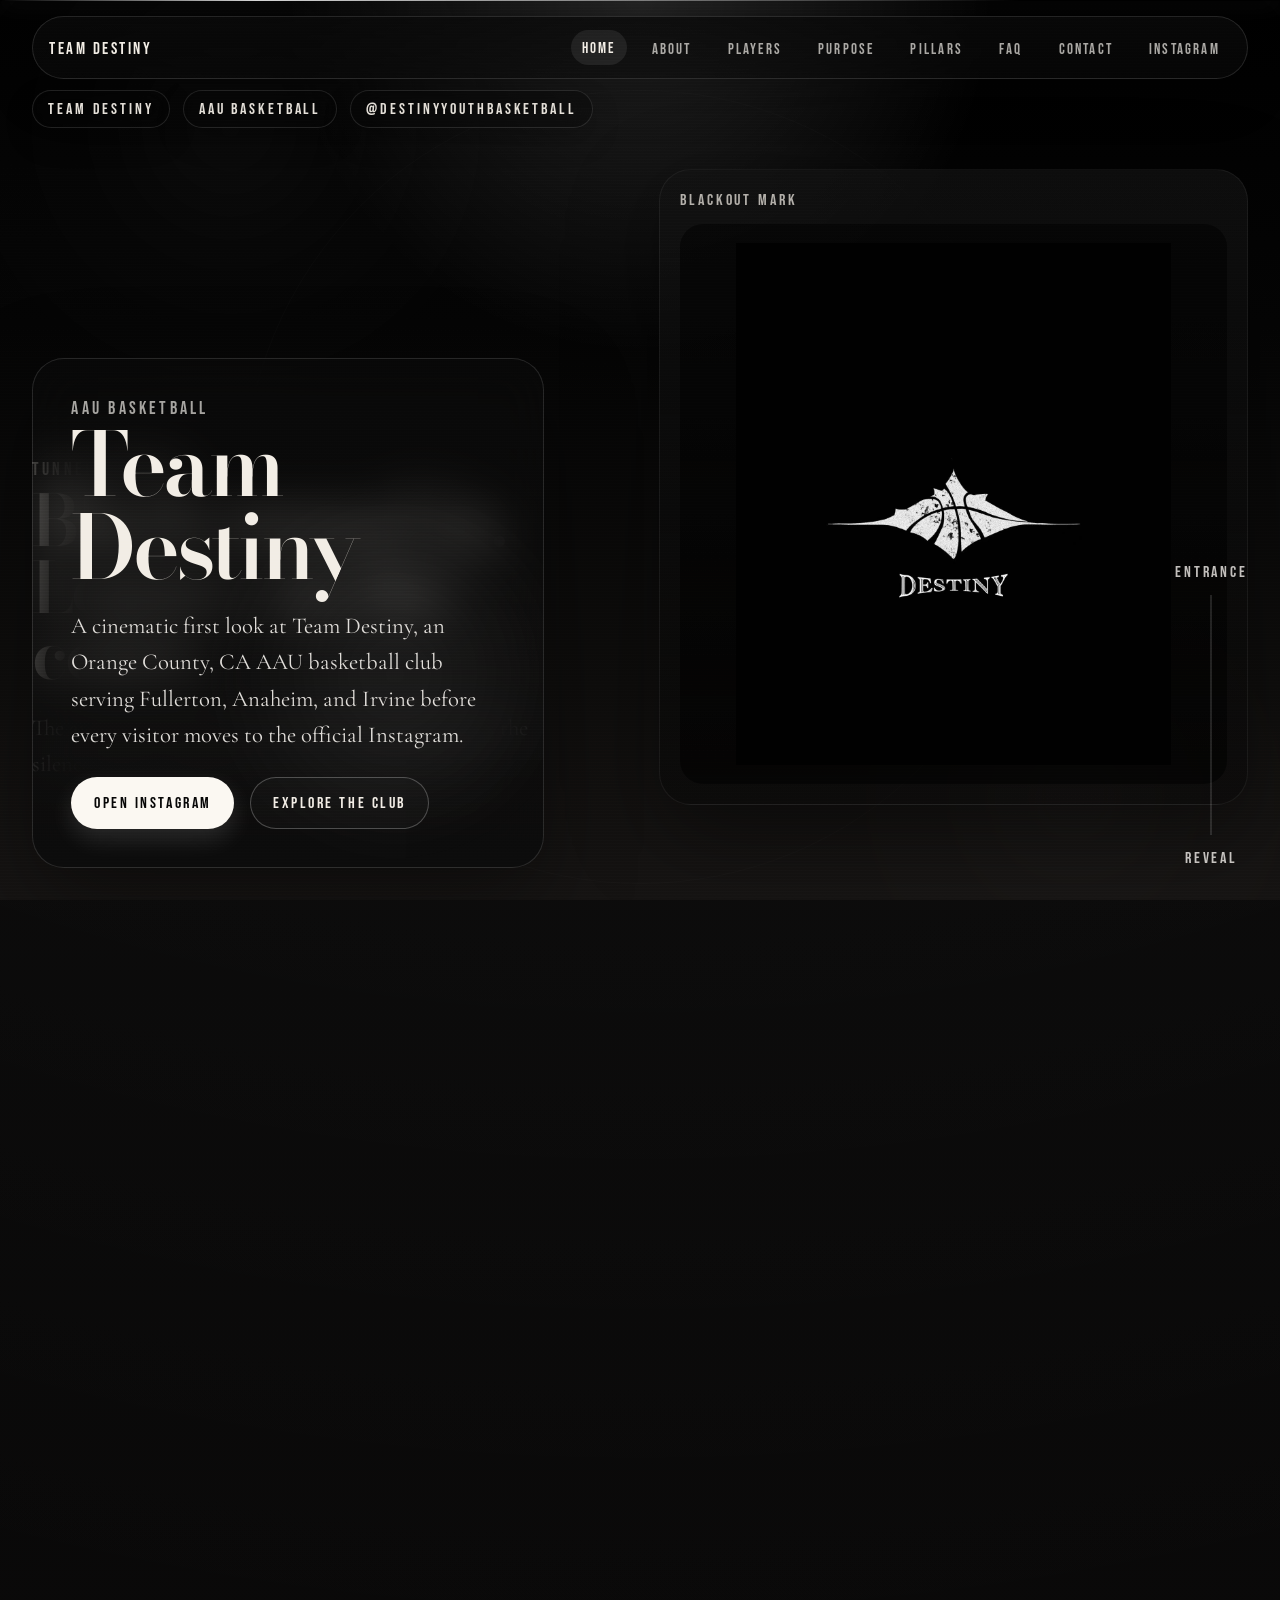
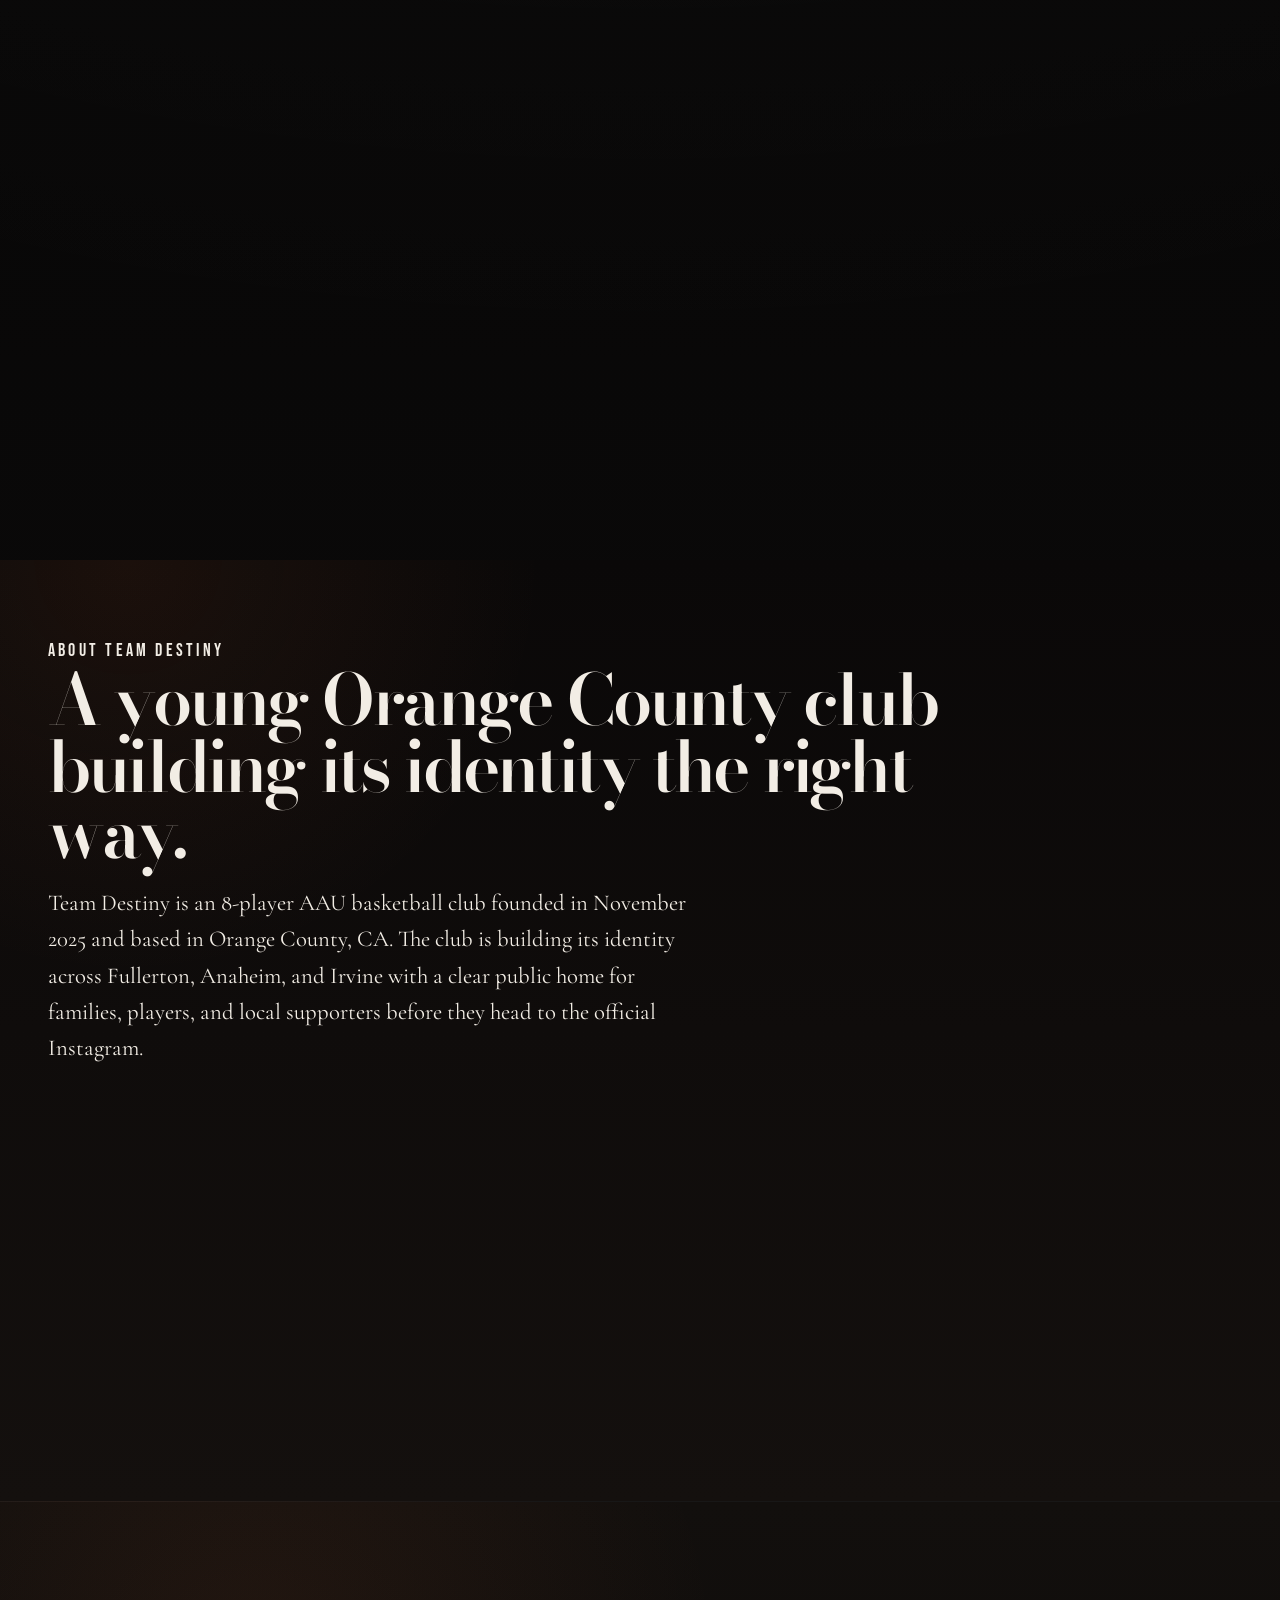
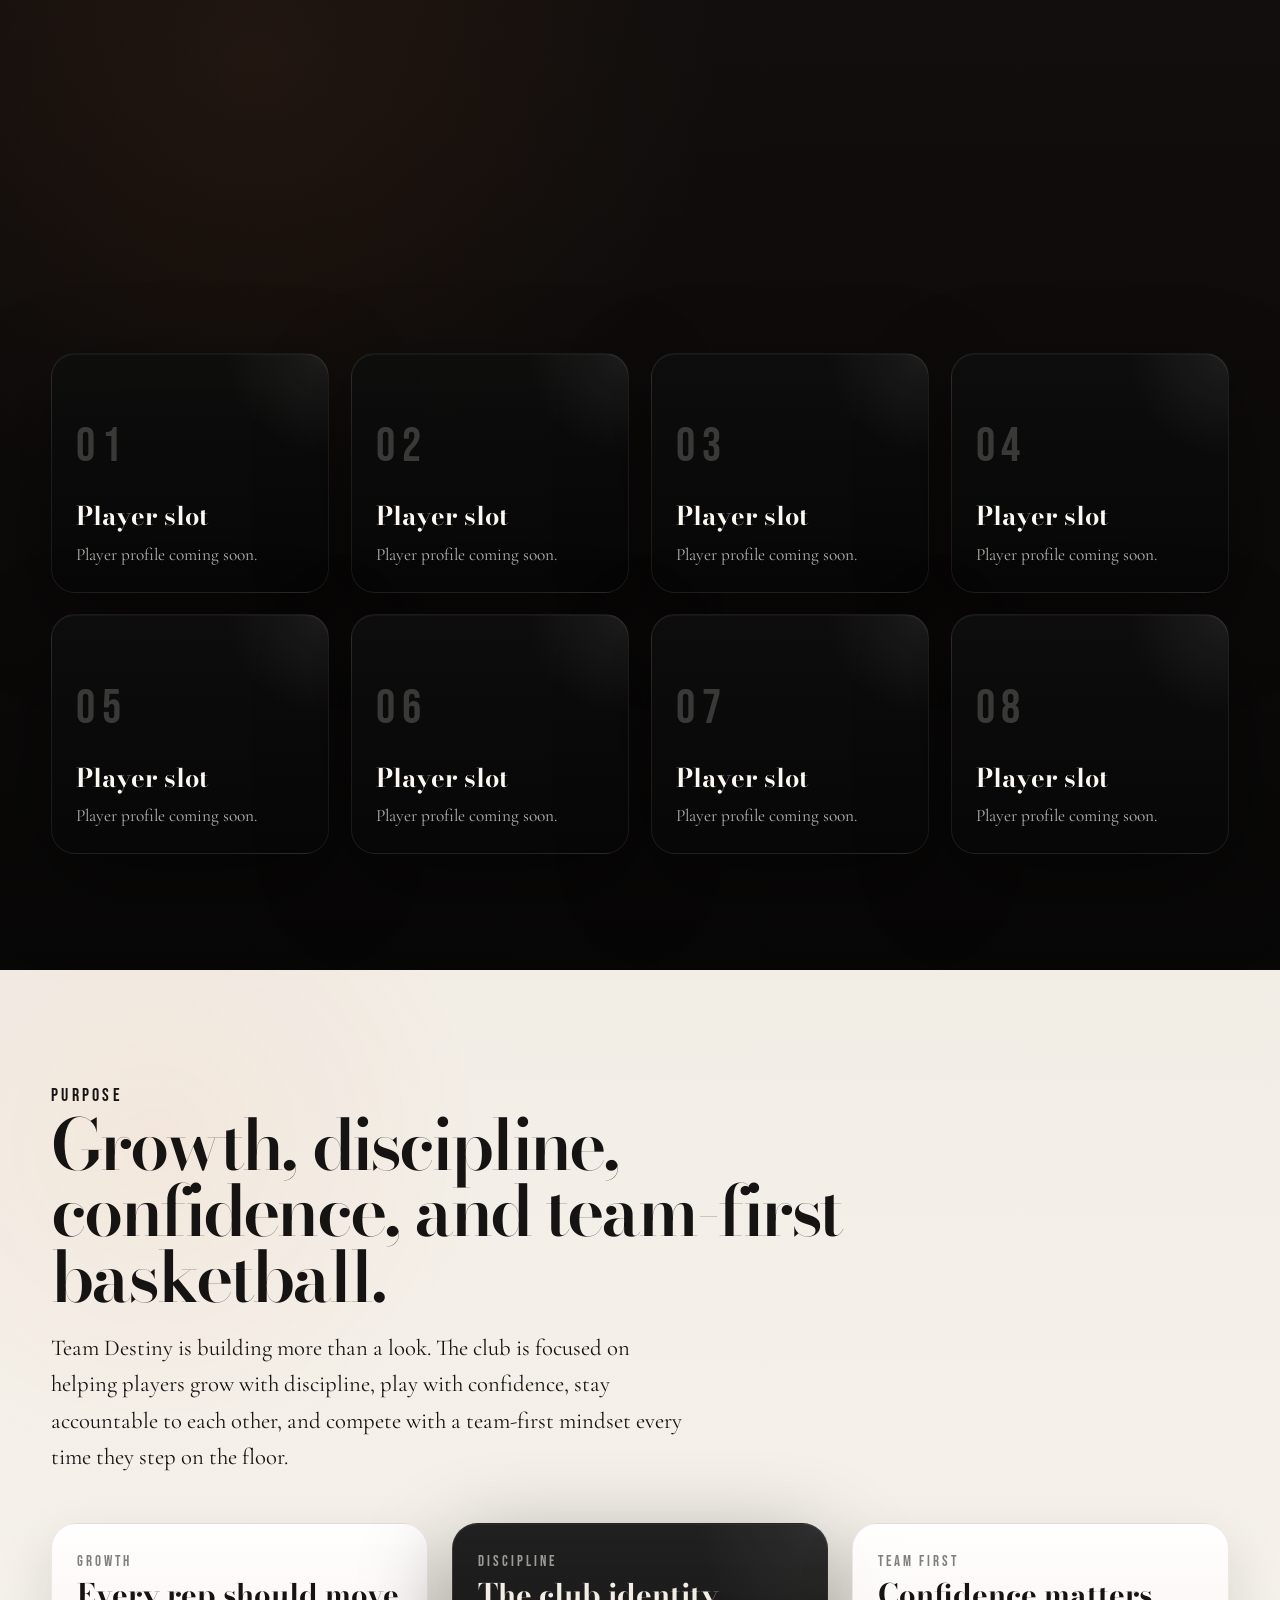
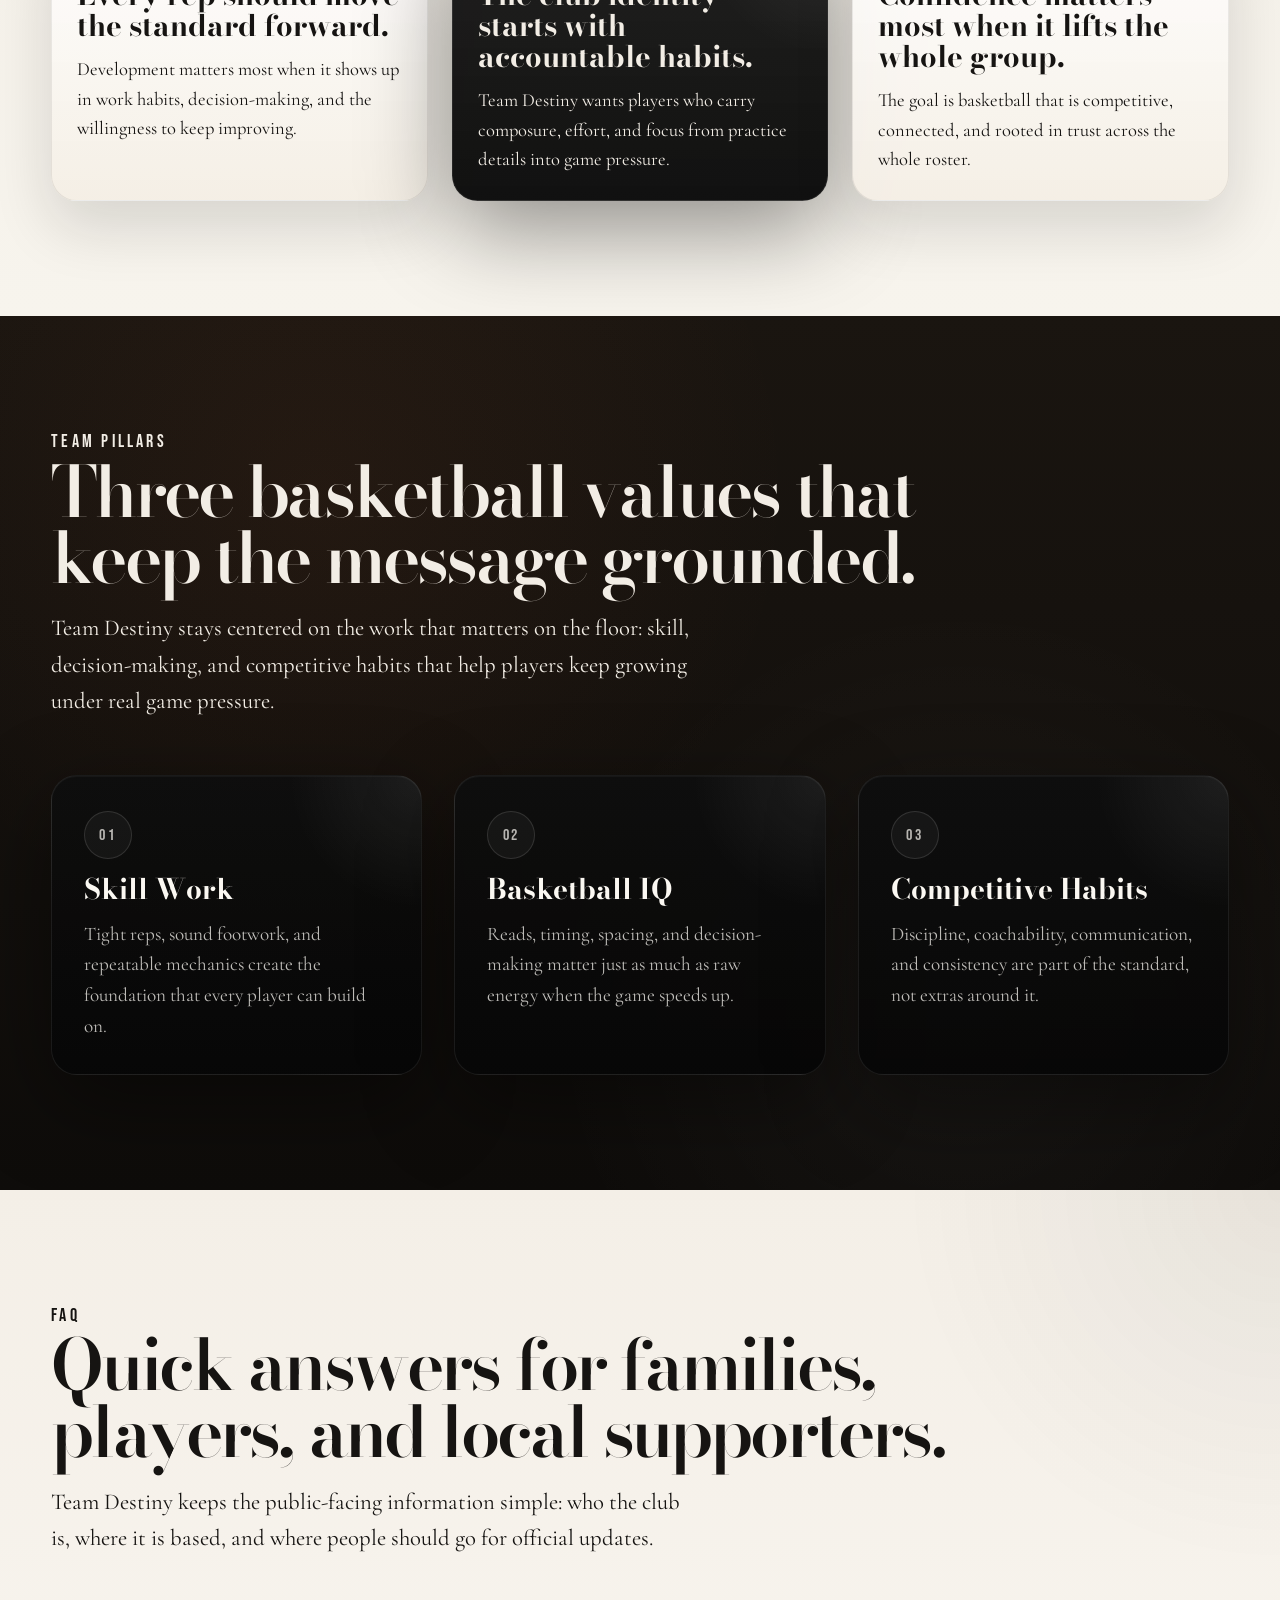
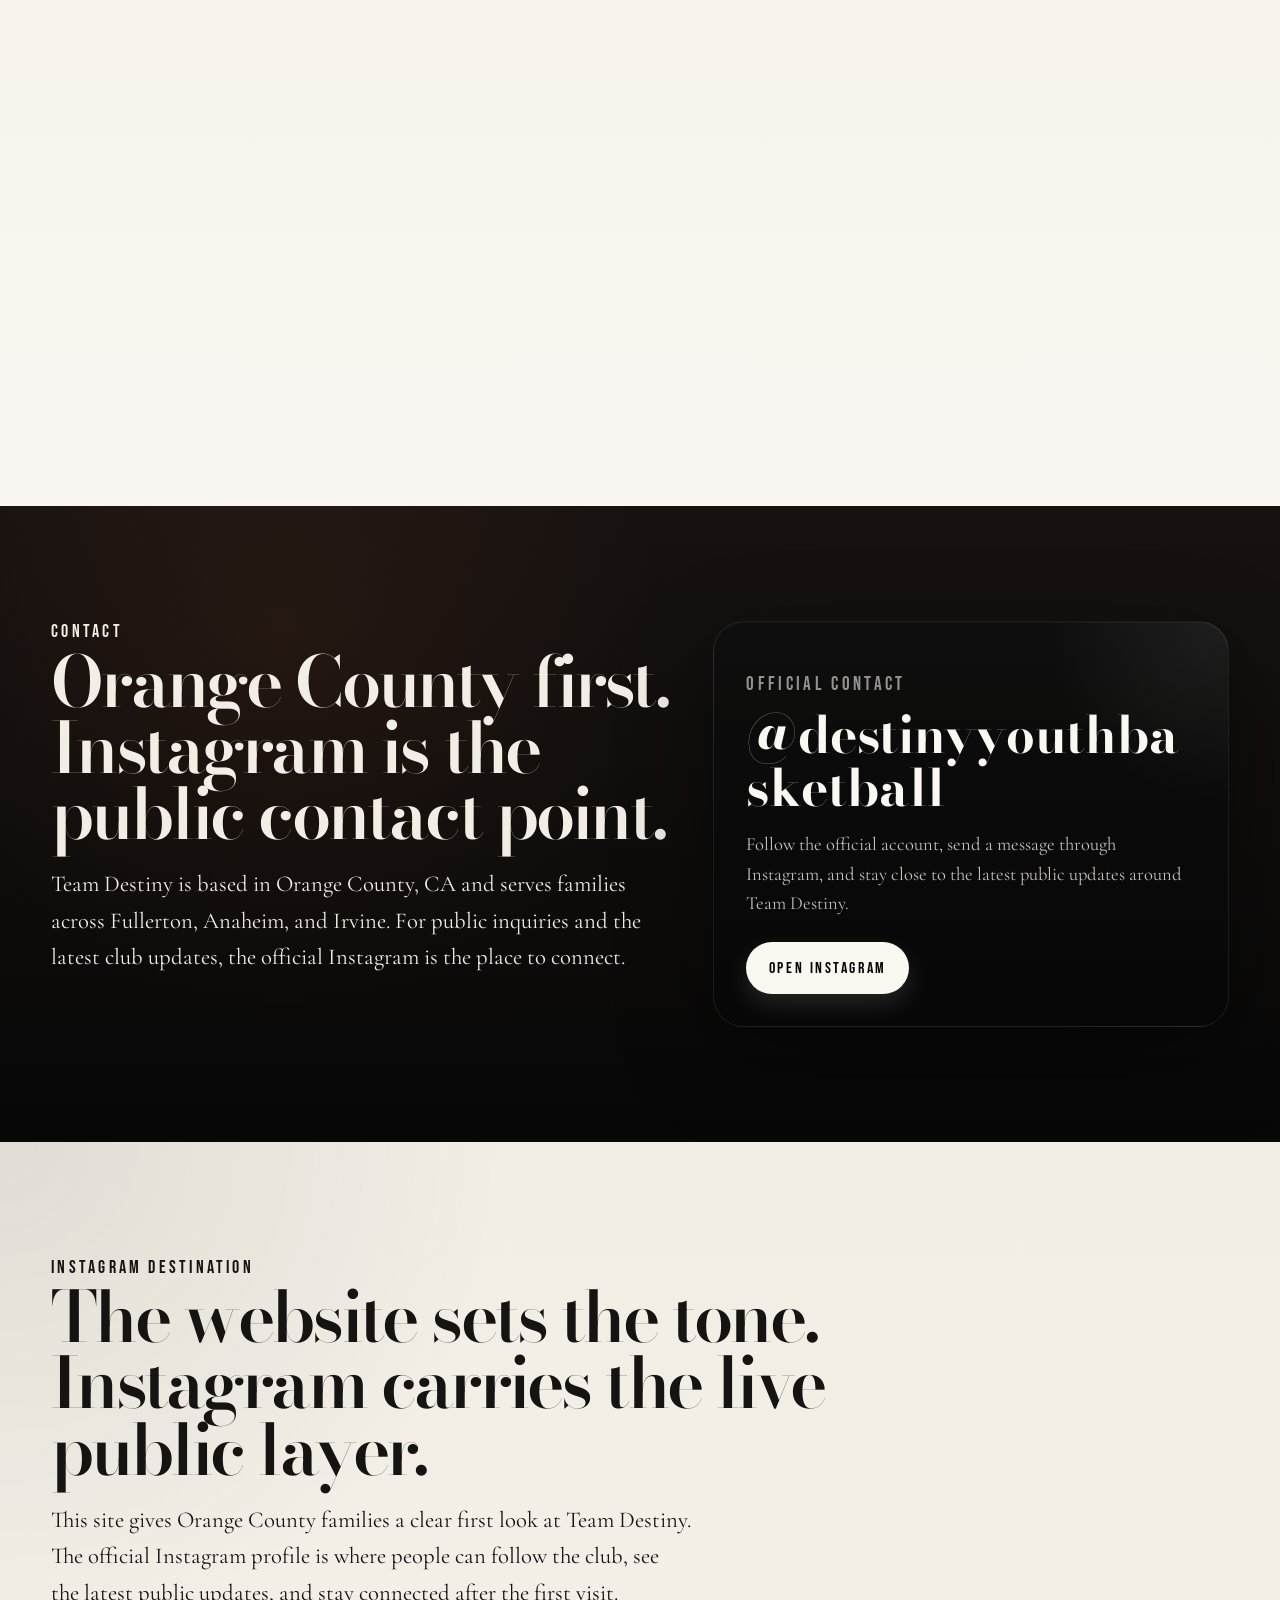
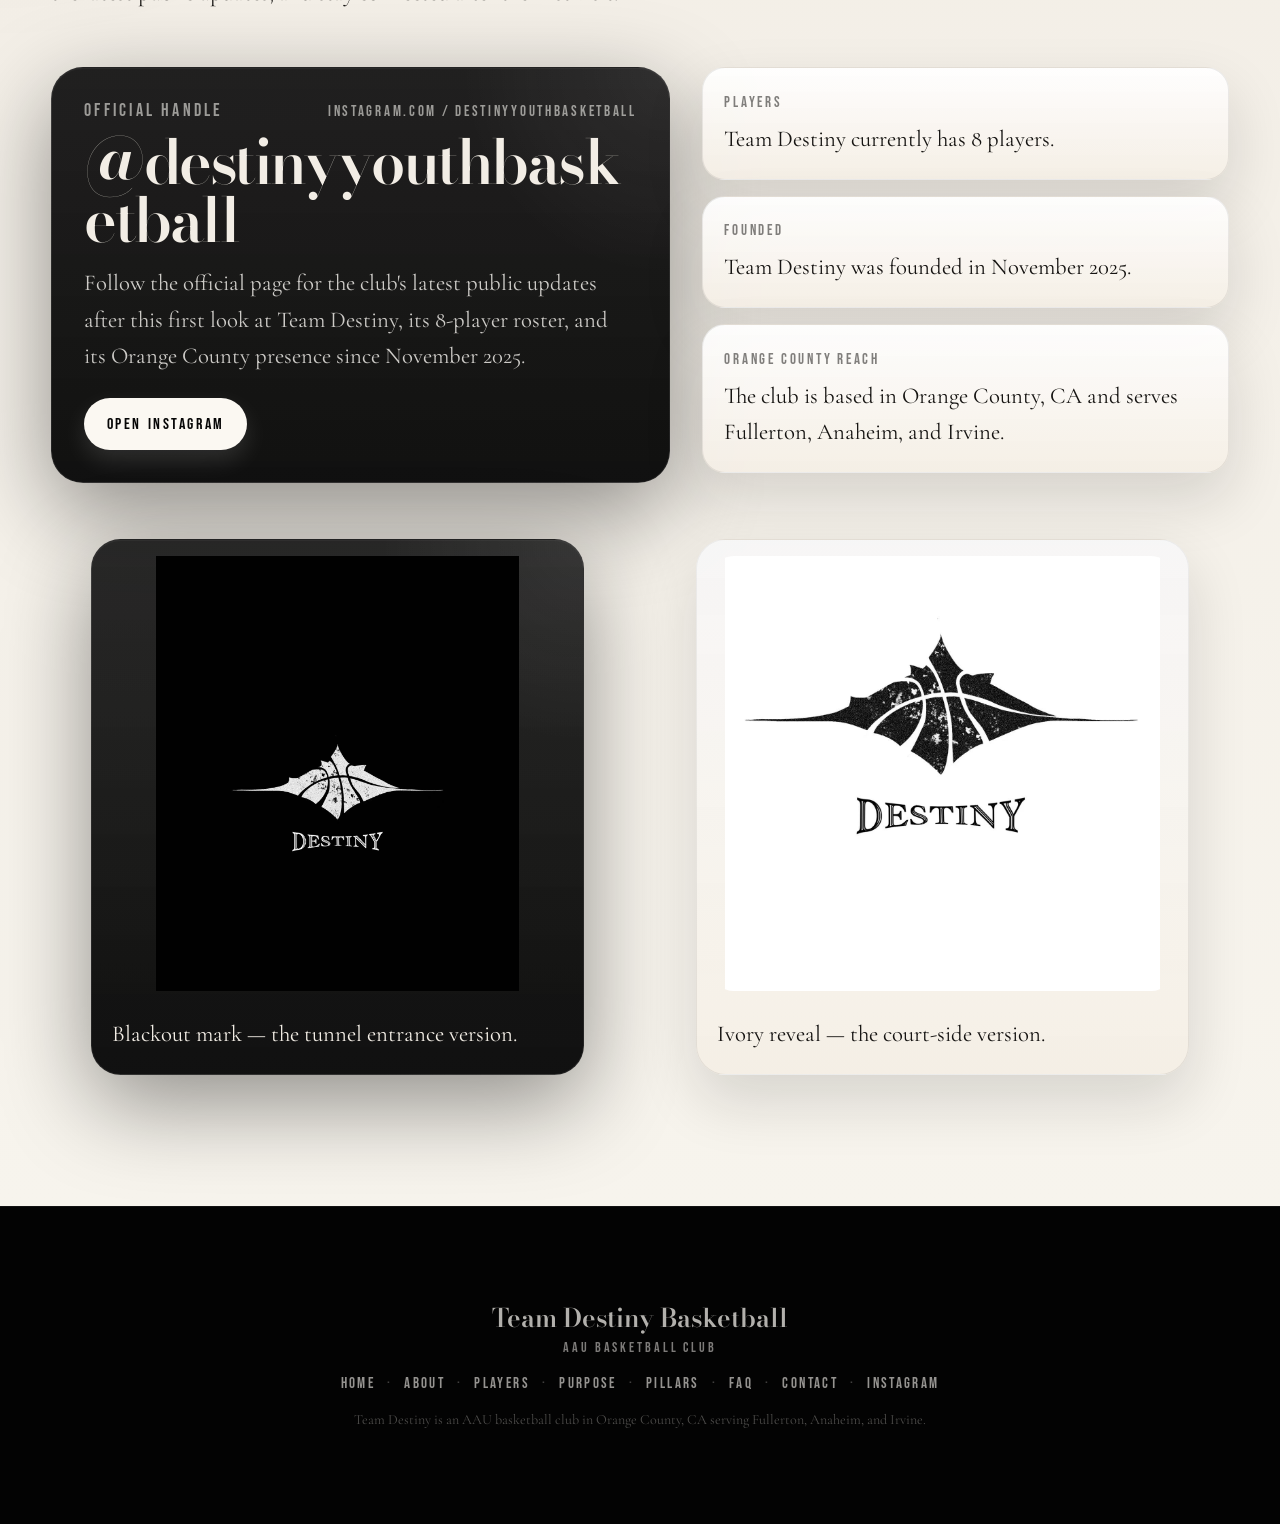
==== commit f0eb0d1f: "Expand homepage with nav, roster, FAQ, and contact" ====
--- a/index.html
+++ b/index.html
@@ -92,12 +92,84 @@
         "sameAs": ["https://www.instagram.com/destinyyouthbasketball/"]
       }
     </script>
+    <script type="application/ld+json">
+      {
+        "@context": "https://schema.org",
+        "@type": "FAQPage",
+        "mainEntity": [
+          {
+            "@type": "Question",
+            "name": "What is Team Destiny?",
+            "acceptedAnswer": {
+              "@type": "Answer",
+              "text": "Team Destiny is an AAU basketball club based in Orange County, CA."
+            }
+          },
+          {
+            "@type": "Question",
+            "name": "Where is Team Destiny based?",
+            "acceptedAnswer": {
+              "@type": "Answer",
+              "text": "Team Destiny is based in Orange County, CA."
+            }
+          },
+          {
+            "@type": "Question",
+            "name": "Which cities does Team Destiny serve?",
+            "acceptedAnswer": {
+              "@type": "Answer",
+              "text": "Team Destiny serves Fullerton, Anaheim, and Irvine."
+            }
+          },
+          {
+            "@type": "Question",
+            "name": "How many players are on Team Destiny?",
+            "acceptedAnswer": {
+              "@type": "Answer",
+              "text": "Team Destiny currently has 8 players."
+            }
+          },
+          {
+            "@type": "Question",
+            "name": "When was Team Destiny founded?",
+            "acceptedAnswer": {
+              "@type": "Answer",
+              "text": "Team Destiny was founded in November 2025."
+            }
+          },
+          {
+            "@type": "Question",
+            "name": "How should families reach out?",
+            "acceptedAnswer": {
+              "@type": "Answer",
+              "text": "Families should connect through the official Instagram at @destinyyouthbasketball."
+            }
+          }
+        ]
+      }
+    </script>
   </head>
   <body>
     <div class="page-grain" aria-hidden="true"></div>
 
     <main class="page-shell">
-      <section class="hero-shell" aria-labelledby="hero-title">
+      <header class="site-nav-shell">
+        <nav class="site-nav" aria-label="Primary">
+          <a class="site-nav-brand" href="#home">Team Destiny</a>
+          <div class="site-nav-links">
+            <a href="#home" data-nav-link>Home</a>
+            <a href="#about" data-nav-link>About</a>
+            <a href="#players" data-nav-link>Players</a>
+            <a href="#purpose" data-nav-link>Purpose</a>
+            <a href="#pillars" data-nav-link>Pillars</a>
+            <a href="#faq" data-nav-link>FAQ</a>
+            <a href="#contact" data-nav-link>Contact</a>
+            <a href="#instagram" data-nav-link>Instagram</a>
+          </div>
+        </nav>
+      </header>
+
+      <section class="hero-shell" id="home" aria-labelledby="hero-title">
         <div class="hero-stage">
           <div class="hero-ambient" aria-hidden="true">
             <span class="hero-beam beam-left"></span>
@@ -199,13 +271,13 @@
       <section class="credibility-section" id="about">
         <div class="section-header reveal-panel">
           <p class="section-tag">About Team Destiny</p>
-          <h2>A young AAU basketball club growing in Orange County.</h2>
+          <h2>A young Orange County club building its identity the right way.</h2>
           <p>
             Team Destiny is an 8-player AAU basketball club founded in
             November 2025 and based in Orange County, CA. The club is building
-            its identity across Fullerton, Anaheim, and Irvine while giving
-            families and recruits a clear first look before they head to the
-            official Instagram.
+            its identity across Fullerton, Anaheim, and Irvine with a clear
+            public home for families, players, and local supporters before
+            they head to the official Instagram.
           </p>
         </div>
 
@@ -229,11 +301,117 @@
           </article>
 
           <article class="credibility-card panel-light reveal-panel">
-            <p class="credibility-label">Service Area</p>
+            <p class="credibility-label">Official Instagram</p>
+            <h3>@destinyyouthbasketball</h3>
+            <p>
+              The club's official public updates, latest posts, and contact
+              route all live on Instagram.
+            </p>
+          </article>
+
+          <article class="credibility-card panel-light reveal-panel">
+            <p class="credibility-label">Location</p>
             <h3>Orange County, CA</h3>
             <p>
-              Team Destiny serves Orange County families and players across
-              Fullerton, Anaheim, and Irvine.
+              Team Destiny is based in Orange County and serves Fullerton,
+              Anaheim, and Irvine.
+            </p>
+          </article>
+        </div>
+      </section>
+
+      <section class="players-section" id="players">
+        <div class="section-header reveal-panel">
+          <p class="section-tag">Players</p>
+          <h2>An 8-player roster building together from day one.</h2>
+          <p>
+            Team Destiny currently has 8 players. This section stays roster-ready
+            so the club can introduce each athlete over time without filling the
+            page with made-up bios before the team is ready.
+          </p>
+        </div>
+
+        <div class="roster-grid">
+          <article class="roster-card panel-dark reveal-panel">
+            <p class="roster-number">01</p>
+            <h3>Player slot</h3>
+            <p>Player profile coming soon.</p>
+          </article>
+          <article class="roster-card panel-dark reveal-panel">
+            <p class="roster-number">02</p>
+            <h3>Player slot</h3>
+            <p>Player profile coming soon.</p>
+          </article>
+          <article class="roster-card panel-dark reveal-panel">
+            <p class="roster-number">03</p>
+            <h3>Player slot</h3>
+            <p>Player profile coming soon.</p>
+          </article>
+          <article class="roster-card panel-dark reveal-panel">
+            <p class="roster-number">04</p>
+            <h3>Player slot</h3>
+            <p>Player profile coming soon.</p>
+          </article>
+          <article class="roster-card panel-dark reveal-panel">
+            <p class="roster-number">05</p>
+            <h3>Player slot</h3>
+            <p>Player profile coming soon.</p>
+          </article>
+          <article class="roster-card panel-dark reveal-panel">
+            <p class="roster-number">06</p>
+            <h3>Player slot</h3>
+            <p>Player profile coming soon.</p>
+          </article>
+          <article class="roster-card panel-dark reveal-panel">
+            <p class="roster-number">07</p>
+            <h3>Player slot</h3>
+            <p>Player profile coming soon.</p>
+          </article>
+          <article class="roster-card panel-dark reveal-panel">
+            <p class="roster-number">08</p>
+            <h3>Player slot</h3>
+            <p>Player profile coming soon.</p>
+          </article>
+        </div>
+      </section>
+
+      <section class="purpose-section" id="purpose">
+        <div class="section-header reveal-panel">
+          <p class="section-tag">Purpose</p>
+          <h2>Growth, discipline, confidence, and team-first basketball.</h2>
+          <p>
+            Team Destiny is building more than a look. The club is focused on
+            helping players grow with discipline, play with confidence, stay
+            accountable to each other, and compete with a team-first mindset
+            every time they step on the floor.
+          </p>
+        </div>
+
+        <div class="purpose-grid">
+          <article class="purpose-card panel-light reveal-panel">
+            <p class="credibility-label">Growth</p>
+            <h3>Every rep should move the standard forward.</h3>
+            <p>
+              Development matters most when it shows up in work habits, decision-making,
+              and the willingness to keep improving.
+            </p>
+          </article>
+
+          <article class="purpose-card panel-dark reveal-panel">
+            <p class="credibility-label">Discipline</p>
+            <h3>The club identity starts with accountable habits.</h3>
+            <p>
+              Team Destiny wants players who carry composure, effort, and focus
+              from practice details into game pressure.
+            </p>
+          </article>
+
+          <article class="purpose-card panel-light reveal-panel">
+            <p class="credibility-label">Team First</p>
+            <h3>Confidence matters most when it lifts the whole group.</h3>
+            <p>
+              The goal is basketball that is competitive, connected, and rooted
+              in trust across the whole roster.
             </p>
           </article>
         </div>
@@ -280,15 +458,86 @@
         </div>
       </section>
 
+      <section class="faq-section" id="faq">
+        <div class="section-header reveal-panel">
+          <p class="section-tag">FAQ</p>
+          <h2>Quick answers for families, players, and local supporters.</h2>
+          <p>
+            Team Destiny keeps the public-facing information simple: who the club
+            is, where it is based, and where people should go for official updates.
+          </p>
+        </div>
+
+        <div class="faq-grid">
+          <article class="faq-card panel-light reveal-panel">
+            <h3>What is Team Destiny?</h3>
+            <p>Team Destiny is an AAU basketball club based in Orange County, CA.</p>
+          </article>
+          <article class="faq-card panel-light reveal-panel">
+            <h3>Where is the club based?</h3>
+            <p>The club is based in Orange County, CA.</p>
+          </article>
+          <article class="faq-card panel-light reveal-panel">
+            <h3>Which cities does Team Destiny serve?</h3>
+            <p>Team Destiny serves Fullerton, Anaheim, and Irvine.</p>
+          </article>
+          <article class="faq-card panel-light reveal-panel">
+            <h3>How many players are on the team?</h3>
+            <p>Team Destiny currently has 8 players.</p>
+          </article>
+          <article class="faq-card panel-light reveal-panel">
+            <h3>When did Team Destiny start?</h3>
+            <p>Team Destiny was founded in November 2025.</p>
+          </article>
+          <article class="faq-card panel-light reveal-panel">
+            <h3>How should families reach out?</h3>
+            <p>Instagram is the official public contact route: @destinyyouthbasketball.</p>
+          </article>
+        </div>
+      </section>
+
+      <section class="contact-section" id="contact">
+        <div class="contact-grid">
+          <div class="section-header reveal-panel">
+            <p class="section-tag">Contact</p>
+            <h2>Orange County first. Instagram is the public contact point.</h2>
+            <p>
+              Team Destiny is based in Orange County, CA and serves families
+              across Fullerton, Anaheim, and Irvine. For public inquiries and
+              the latest club updates, the official Instagram is the place to
+              connect.
+            </p>
+          </div>
+
+          <article class="contact-card panel-dark reveal-panel">
+            <p class="section-tag">Official Contact</p>
+            <h3>@destinyyouthbasketball</h3>
+            <p>
+              Follow the official account, send a message through Instagram,
+              and stay close to the latest public updates around Team Destiny.
+            </p>
+            <div class="hero-actions">
+              <a
+                class="button button-solid"
+                href="https://www.instagram.com/destinyyouthbasketball/"
+                target="_blank"
+                rel="noreferrer"
+                >Open Instagram</a
+              >
+            </div>
+          </article>
+        </div>
+      </section>
+
       <section class="spotlight-section" id="instagram">
         <div class="section-header reveal-panel">
           <p class="section-tag">Instagram Destination</p>
           <h2>The website sets the tone. Instagram carries the live public layer.</h2>
           <p>
-            This page stays clean and stable so the club identity reads clearly.
-            The official Instagram profile is where Orange County families can
-            follow the team, see the latest public updates, and continue the
-            conversation.
+            This site gives Orange County families a clear first look at Team
+            Destiny. The official Instagram profile is where people can follow
+            the club, see the latest public updates, and stay connected after
+            the first visit.
           </p>
         </div>
 
@@ -371,9 +620,19 @@
           <p class="footer-brand">Team Destiny Basketball</p>
           <p class="footer-sub">AAU Basketball Club</p>
           <div class="footer-links">
+            <a href="#home">Home</a>
+            <span class="footer-dot" aria-hidden="true">·</span>
             <a href="#about">About</a>
             <span class="footer-dot" aria-hidden="true">·</span>
+            <a href="#players">Players</a>
+            <span class="footer-dot" aria-hidden="true">·</span>
+            <a href="#purpose">Purpose</a>
+            <span class="footer-dot" aria-hidden="true">·</span>
             <a href="#pillars">Pillars</a>
+            <span class="footer-dot" aria-hidden="true">·</span>
+            <a href="#faq">FAQ</a>
+            <span class="footer-dot" aria-hidden="true">·</span>
+            <a href="#contact">Contact</a>
             <span class="footer-dot" aria-hidden="true">·</span>
             <a
               href="https://www.instagram.com/destinyyouthbasketball/"
@@ -381,10 +640,6 @@
               rel="noreferrer"
               >Instagram</a
             >
-            <span class="footer-dot" aria-hidden="true">·</span>
-            <a href="#instagram">Destination</a>
-            <span class="footer-dot" aria-hidden="true">·</span>
-            <a href="#hero-title">Top</a>
           </div>
           <p class="footer-copy" data-footer-copy>
             Team Destiny is an AAU basketball club in Orange County, CA serving
--- a/styles.css
+++ b/styles.css
@@ -8,6 +8,7 @@
   --page-sand: #cfc4b5;
   --page-line: rgba(255, 255, 255, 0.72);
   --page-accent: #e8733a;
+  --nav-offset: 5.25rem;
   --hero-progress: 0;
   --hero-progress-smooth: 0;
   --pointer-x: 0.5;
@@ -24,6 +25,10 @@
 
 html {
   scroll-behavior: smooth;
+}
+
+section[id] {
+  scroll-margin-top: calc(var(--nav-offset) + 1rem);
 }
 
 body {
@@ -81,6 +86,77 @@
   isolation: isolate;
 }
 
+.site-nav-shell {
+  position: fixed;
+  top: 0;
+  left: 0;
+  z-index: 30;
+  width: 100%;
+  padding: 1rem clamp(1rem, 3vw, 2rem) 0;
+  pointer-events: none;
+}
+
+.site-nav {
+  display: flex;
+  align-items: center;
+  justify-content: space-between;
+  gap: 1rem;
+  max-width: 90rem;
+  margin: 0 auto;
+  padding: 0.9rem 1rem 0.78rem;
+  border: 1px solid rgba(255, 255, 255, 0.12);
+  border-radius: 999px;
+  color: var(--page-ivory);
+  background:
+    linear-gradient(180deg, rgba(10, 10, 10, 0.78), rgba(10, 10, 10, 0.56));
+  box-shadow: 0 16px 50px rgba(0, 0, 0, 0.22);
+  backdrop-filter: blur(20px);
+  pointer-events: auto;
+}
+
+.site-nav-brand,
+.site-nav-links a {
+  font-family: "Bebas Neue", sans-serif;
+  letter-spacing: 0.15em;
+  text-decoration: none;
+  text-transform: uppercase;
+}
+
+.site-nav-brand {
+  flex: 0 0 auto;
+  font-size: 1.05rem;
+  color: var(--page-ivory);
+}
+
+.site-nav-links {
+  display: flex;
+  flex-wrap: wrap;
+  justify-content: flex-end;
+  gap: 0.85rem;
+}
+
+.site-nav-links a {
+  display: inline-flex;
+  align-items: center;
+  min-height: 2.15rem;
+  padding: 0.42rem 0.7rem 0.34rem;
+  border-radius: 999px;
+  font-size: 0.92rem;
+  color: rgba(247, 244, 239, 0.68);
+  transition:
+    background-color 220ms ease,
+    color 220ms ease,
+    transform 220ms ease;
+}
+
+.site-nav-links a:hover,
+.site-nav-links a:focus-visible,
+.site-nav-links a.is-active {
+  color: var(--page-ivory);
+  background: rgba(255, 255, 255, 0.08);
+  transform: translateY(-1px);
+}
+
 .hero-shell {
   position: relative;
   height: 240svh;
@@ -332,7 +408,10 @@
   display: grid;
   grid-template-columns: minmax(0, 1fr) auto;
   align-content: space-between;
-  padding: clamp(1rem, 3vw, 2rem);
+  padding:
+    calc(var(--nav-offset) + 0.35rem)
+    clamp(1rem, 3vw, 2rem)
+    clamp(1rem, 3vw, 2rem);
   pointer-events: none;
 }
 
@@ -576,7 +655,7 @@
 
 .credibility-grid {
   display: grid;
-  grid-template-columns: repeat(3, minmax(0, 1fr));
+  grid-template-columns: repeat(4, minmax(0, 1fr));
   gap: 1.5rem;
   margin-top: 3rem;
 }
@@ -621,7 +700,11 @@
 
 /* ── Shared Section Padding ── */
 
+.players-section,
+.purpose-section,
 .pillars-section,
+.faq-section,
+.contact-section,
 .spotlight-section {
   position: relative;
   padding: clamp(4.5rem, 9vw, 7.5rem) clamp(1.25rem, 4vw, 3.5rem);
@@ -643,9 +726,99 @@
 
 .spotlight-primary,
 .spotlight-note,
-.logo-card {
+.logo-card,
+.roster-card,
+.purpose-card,
+.faq-card,
+.contact-card {
   position: relative;
   overflow: hidden;
+}
+
+/* ── Players Section ── */
+
+.players-section {
+  color: var(--page-ivory);
+  background:
+    radial-gradient(circle at 20% 15%, rgba(232, 115, 58, 0.08), transparent 34%),
+    linear-gradient(180deg, #120f0d 0%, #080707 100%);
+}
+
+.roster-grid {
+  display: grid;
+  grid-template-columns: repeat(4, minmax(0, 1fr));
+  gap: 1.35rem;
+  margin-top: 3rem;
+}
+
+.roster-card {
+  min-height: 15rem;
+  padding: 1.5rem;
+  border-radius: 1.5rem;
+  display: flex;
+  flex-direction: column;
+  justify-content: flex-end;
+}
+
+.roster-number {
+  margin: 0 0 2rem;
+  font-family: "Bebas Neue", sans-serif;
+  font-size: 3rem;
+  line-height: 1;
+  letter-spacing: 0.14em;
+  color: rgba(247, 244, 239, 0.2);
+}
+
+.roster-card h3,
+.purpose-card h3,
+.faq-card h3,
+.contact-card h3 {
+  margin: 0;
+  font-family: "Bodoni Moda", serif;
+  line-height: 1.05;
+}
+
+.roster-card h3 {
+  font-size: clamp(1.4rem, 2vw, 1.85rem);
+  color: var(--page-ivory-strong);
+}
+
+.roster-card p:last-child {
+  margin: 0.75rem 0 0;
+  font-size: 1.08rem;
+  line-height: 1.5;
+  color: rgba(247, 244, 239, 0.72);
+}
+
+/* ── Purpose Section ── */
+
+.purpose-section {
+  background:
+    radial-gradient(circle at 12% 18%, rgba(232, 115, 58, 0.06), transparent 24%),
+    linear-gradient(180deg, #f2ede5 0%, #f7f4ed 100%);
+}
+
+.purpose-grid {
+  display: grid;
+  grid-template-columns: repeat(3, minmax(0, 1fr));
+  gap: 1.5rem;
+  margin-top: 3rem;
+}
+
+.purpose-card {
+  padding: 1.75rem 1.55rem 1.6rem;
+  border-radius: 1.6rem;
+}
+
+.purpose-card h3 {
+  margin-top: 0.55rem;
+  font-size: clamp(1.6rem, 2.3vw, 2.2rem);
+}
+
+.purpose-card p:last-child {
+  margin: 0.85rem 0 0;
+  font-size: clamp(1.06rem, 1.45vw, 1.18rem);
+  line-height: 1.58;
 }
 
 /* ── Pillars Section ── */
@@ -725,6 +898,73 @@
   color: rgba(247, 244, 239, 0.76);
 }
 
+/* ── FAQ Section ── */
+
+.faq-section {
+  background:
+    radial-gradient(circle at top right, rgba(20, 17, 15, 0.06), transparent 24%),
+    linear-gradient(180deg, #f4efe7 0%, #faf7f2 100%);
+}
+
+.faq-grid {
+  display: grid;
+  grid-template-columns: repeat(2, minmax(0, 1fr));
+  gap: 1.2rem;
+  margin-top: 3rem;
+}
+
+.faq-card {
+  padding: 1.55rem 1.45rem 1.4rem;
+  border-radius: 1.45rem;
+}
+
+.faq-card h3 {
+  font-size: clamp(1.45rem, 2vw, 1.9rem);
+  color: var(--page-ink);
+}
+
+.faq-card p {
+  margin: 0.7rem 0 0;
+  font-size: clamp(1.06rem, 1.45vw, 1.18rem);
+  line-height: 1.55;
+  color: var(--page-ink-soft);
+}
+
+/* ── Contact Section ── */
+
+.contact-section {
+  color: var(--page-ivory);
+  background:
+    radial-gradient(circle at 22% 20%, rgba(232, 115, 58, 0.08), transparent 34%),
+    linear-gradient(180deg, #171210 0%, #070707 100%);
+}
+
+.contact-grid {
+  display: grid;
+  grid-template-columns: minmax(0, 1.1fr) minmax(0, 0.9fr);
+  gap: 2rem;
+  align-items: start;
+}
+
+.contact-card {
+  padding: clamp(1.5rem, 3vw, 2rem);
+  border-radius: 1.9rem;
+}
+
+.contact-card h3 {
+  margin-top: 0.55rem;
+  font-size: clamp(2rem, 4vw, 3.25rem);
+  color: var(--page-ivory-strong);
+  overflow-wrap: anywhere;
+}
+
+.contact-card p {
+  margin: 0.95rem 0 0;
+  font-size: clamp(1.08rem, 1.45vw, 1.22rem);
+  line-height: 1.58;
+  color: rgba(247, 244, 239, 0.78);
+}
+
 /* ── Spotlight Section ── */
 
 .spotlight-section {
@@ -916,11 +1156,13 @@
   }
 
   .hero-scene,
-  .spotlight-grid {
+  .spotlight-grid,
+  .contact-grid {
     grid-template-columns: 1fr;
   }
 
   .credibility-grid,
+  .roster-grid,
   .logo-wall {
     grid-template-columns: repeat(2, minmax(0, 1fr));
   }
@@ -953,11 +1195,19 @@
   .pillars-grid {
     grid-template-columns: repeat(2, minmax(0, 1fr));
   }
+
+  .purpose-grid {
+    grid-template-columns: 1fr;
+  }
 }
 
 /* ── Responsive: Mobile ── */
 
 @media (max-width: 700px) {
+  :root {
+    --nav-offset: 9.1rem;
+  }
+
   .hero-shell {
     height: 162svh;
   }
@@ -968,12 +1218,42 @@
 
   .hero-layer,
   .hero-interface,
+  .players-section,
+  .purpose-section,
   .spotlight-section,
-  .pillars-section {
+  .pillars-section,
+  .faq-section,
+  .contact-section {
     padding-left: 1.25rem;
     padding-right: 1.25rem;
     padding-top: 3.75rem;
     padding-bottom: 3.75rem;
+  }
+
+  .site-nav-shell {
+    padding: 0.75rem 1rem 0;
+  }
+
+  .site-nav {
+    display: grid;
+    gap: 0.7rem;
+    padding: 0.8rem 0.85rem 0.7rem;
+    border-radius: 1.35rem;
+  }
+
+  .site-nav-brand {
+    font-size: 0.98rem;
+  }
+
+  .site-nav-links {
+    flex-wrap: wrap;
+    justify-content: flex-start;
+    gap: 0.55rem;
+  }
+
+  .site-nav-links a {
+    flex: 0 0 auto;
+    font-size: 0.82rem;
   }
 
   .hero-scene {
@@ -984,7 +1264,7 @@
   }
 
   .hero-copy {
-    display: block;
+    display: none;
   }
 
   .hero-copy h2 {
@@ -1032,7 +1312,7 @@
 
   .hero-progress {
     right: 1rem;
-    top: 7.25rem;
+    top: calc(var(--nav-offset) + 0.35rem);
     bottom: auto;
     gap: 0.45rem;
   }
@@ -1046,6 +1326,14 @@
     height: 5.4rem;
   }
 
+  .plate-label {
+    display: none;
+  }
+
+  .hero-interface {
+    padding-top: calc(var(--nav-offset) + 0.35rem);
+  }
+
   .button {
     width: 100%;
   }
@@ -1065,11 +1353,23 @@
   }
 
   .credibility-grid,
+  .roster-grid,
+  .purpose-grid,
   .pillars-grid,
+  .faq-grid,
   .spotlight-stack,
   .logo-wall {
     grid-template-columns: 1fr;
     gap: 1rem;
+  }
+
+  .roster-card {
+    min-height: 13rem;
+  }
+
+  .contact-card h3,
+  .spotlight-primary h3 {
+    overflow-wrap: anywhere;
   }
 
   .logo-wall {
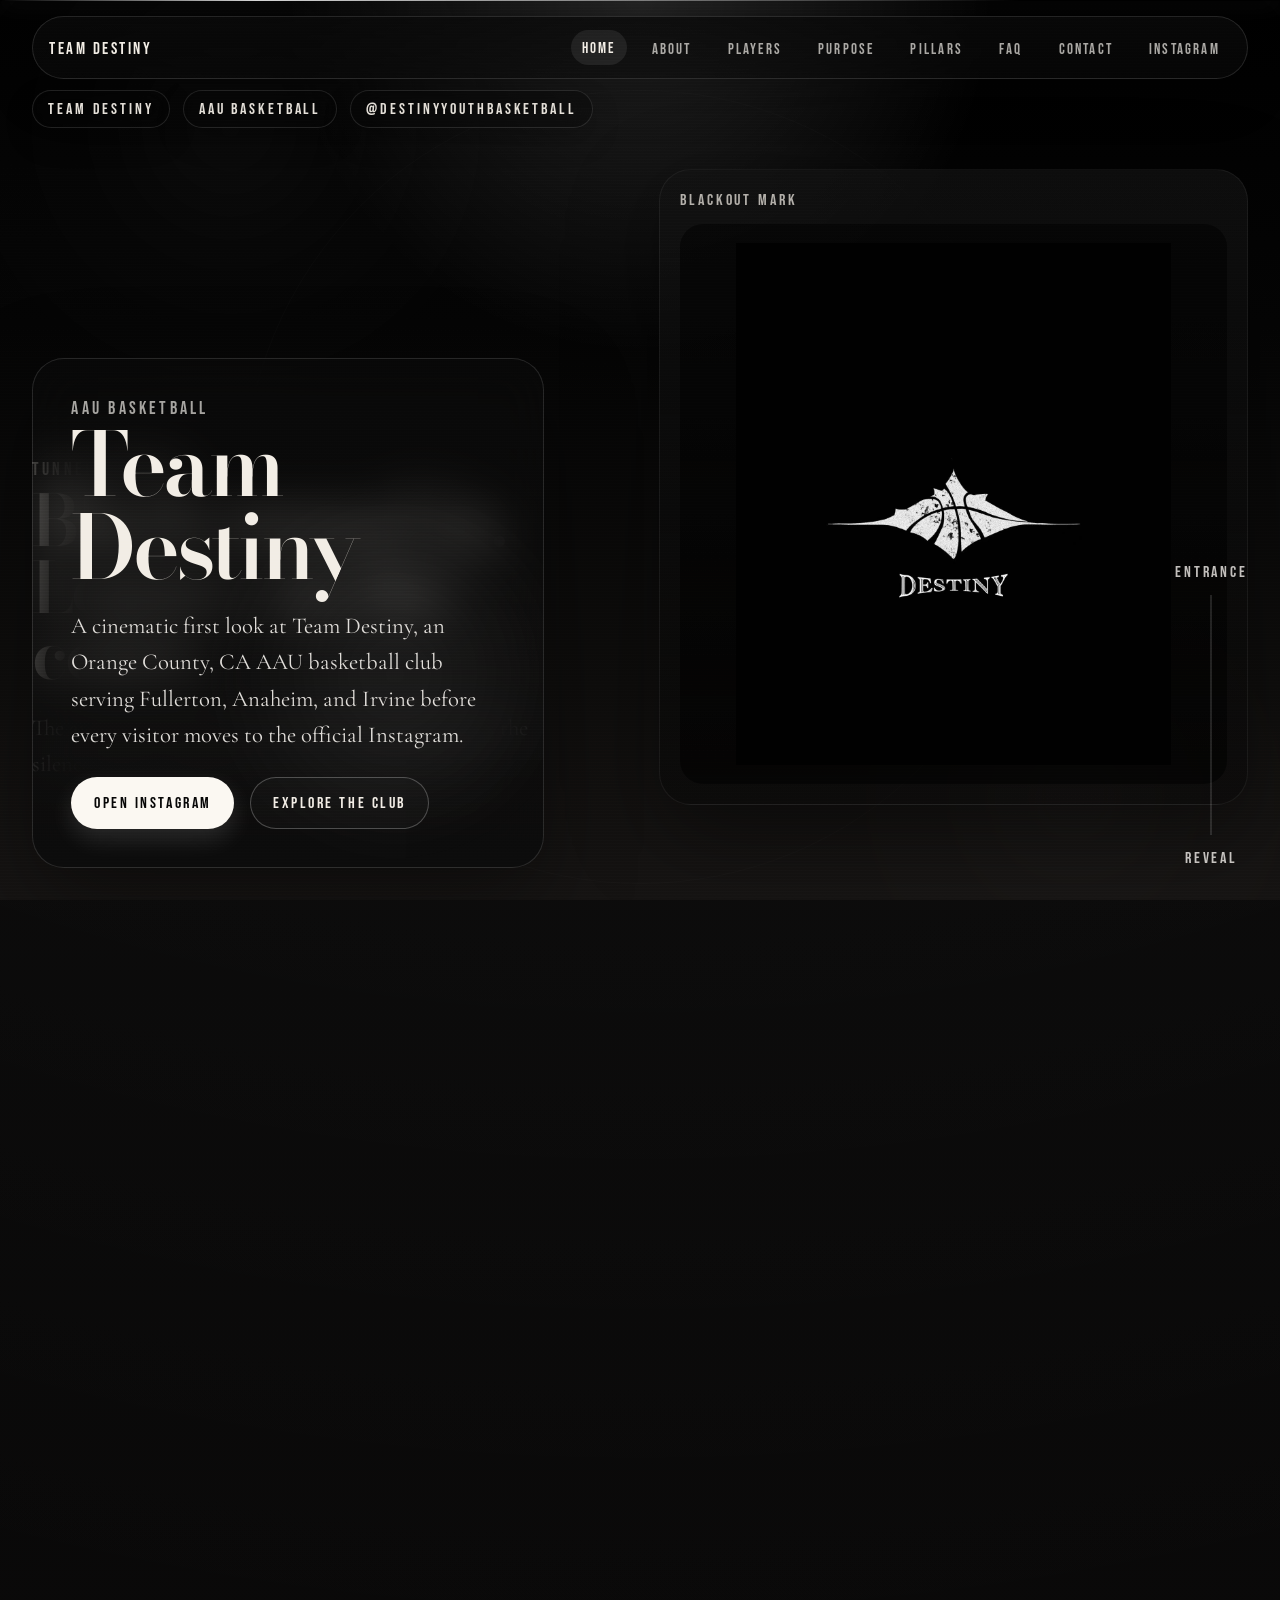
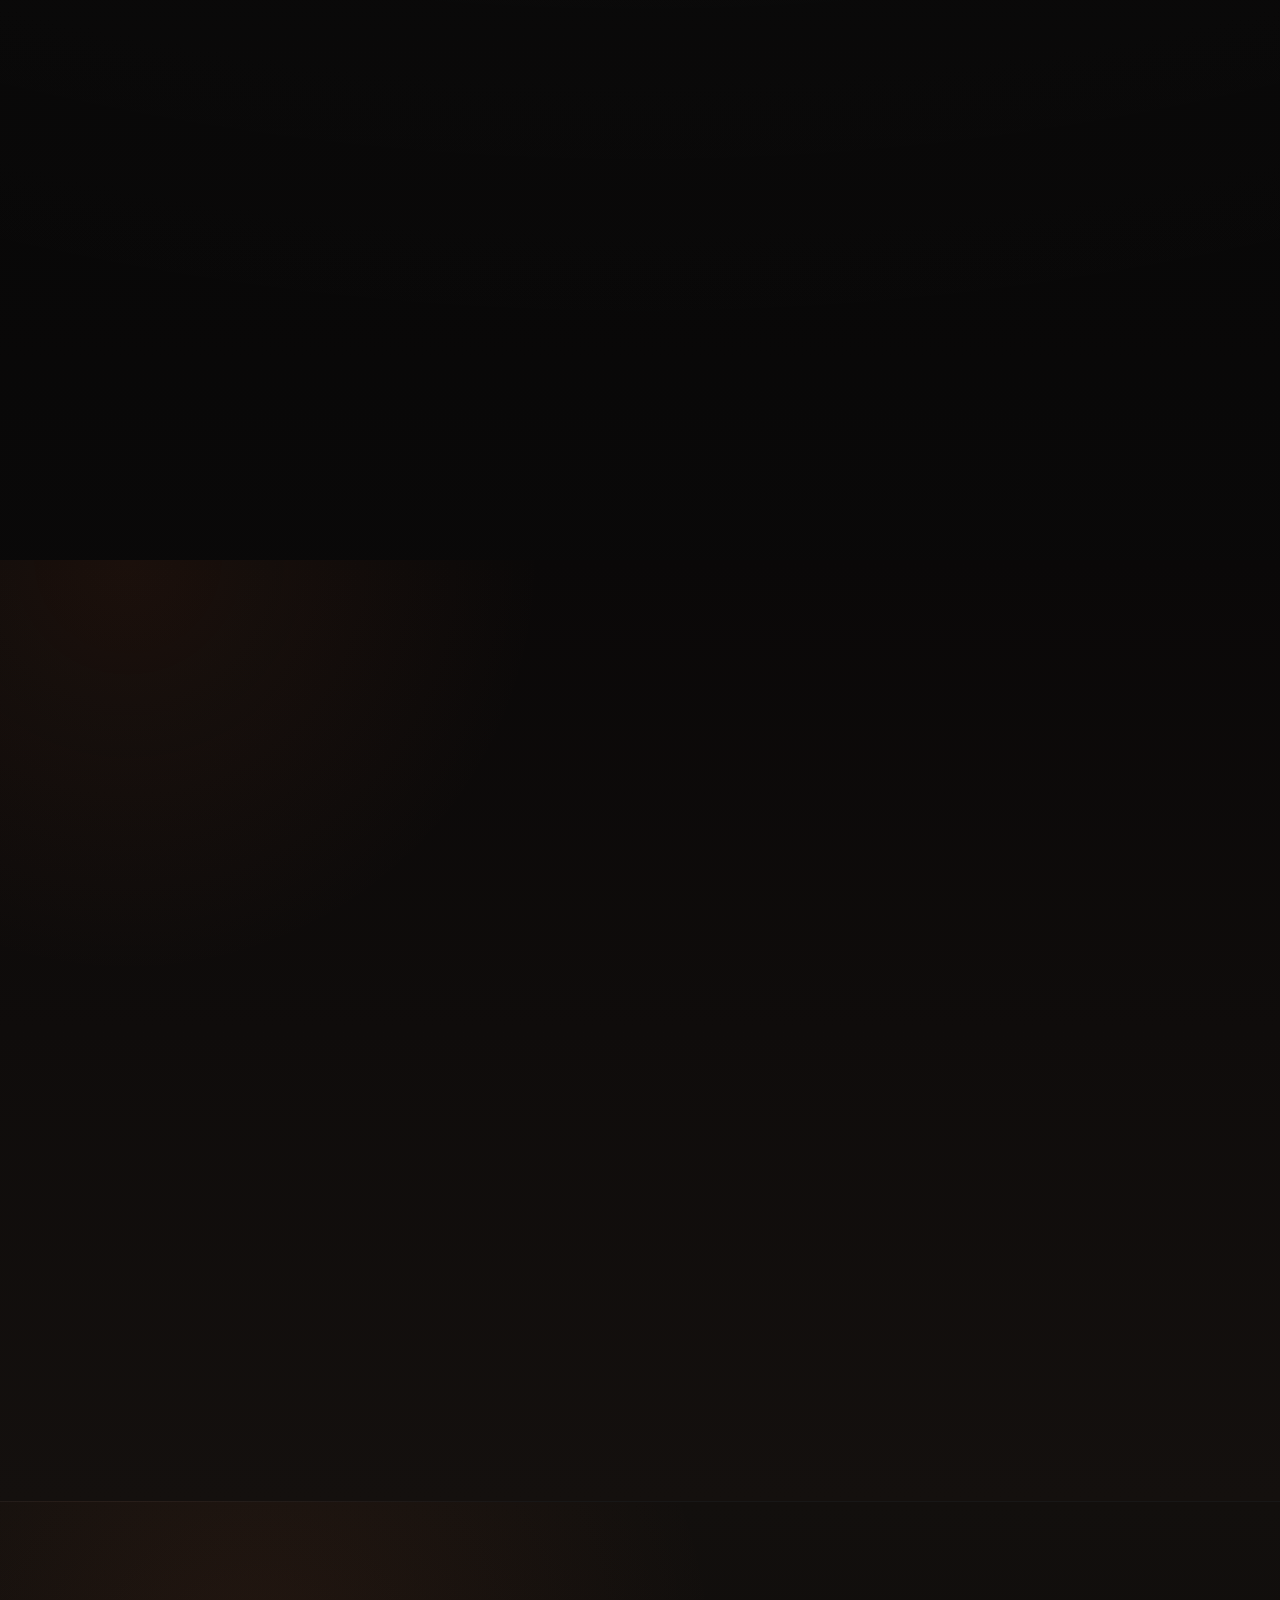
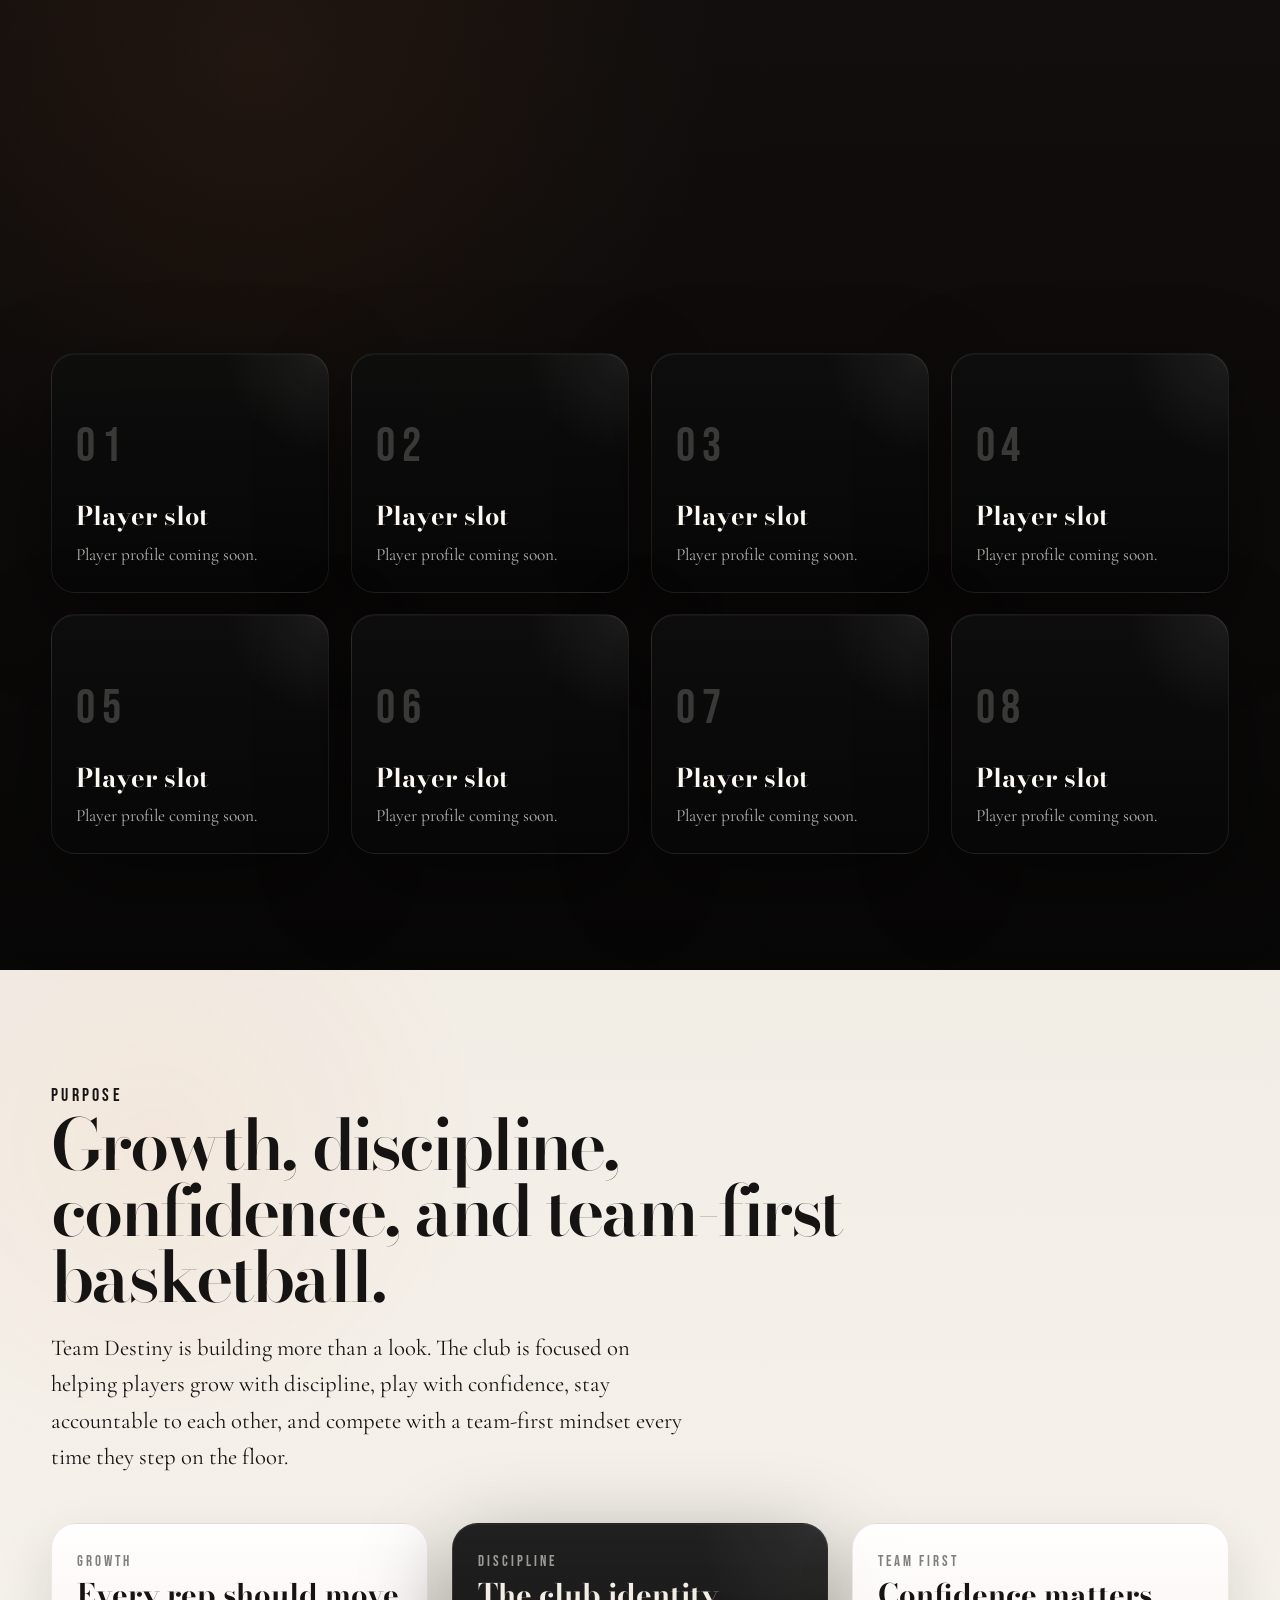
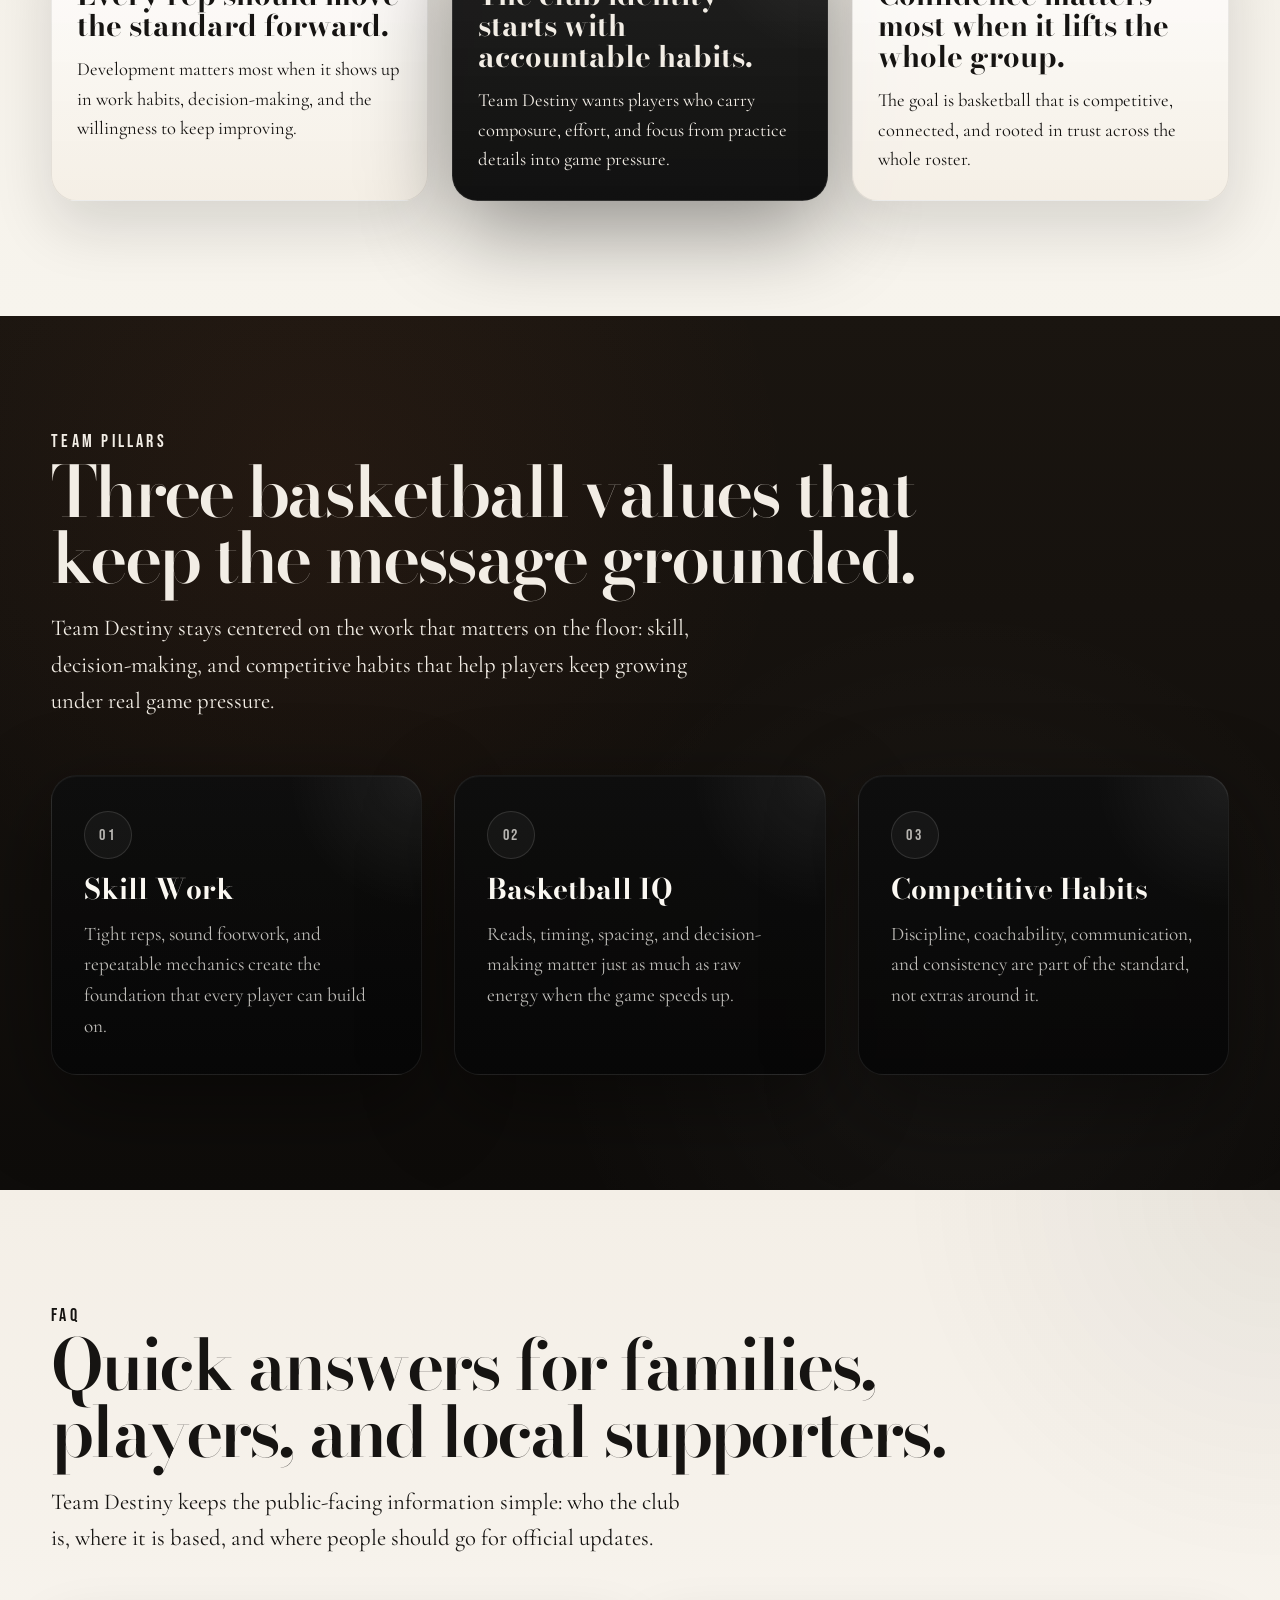
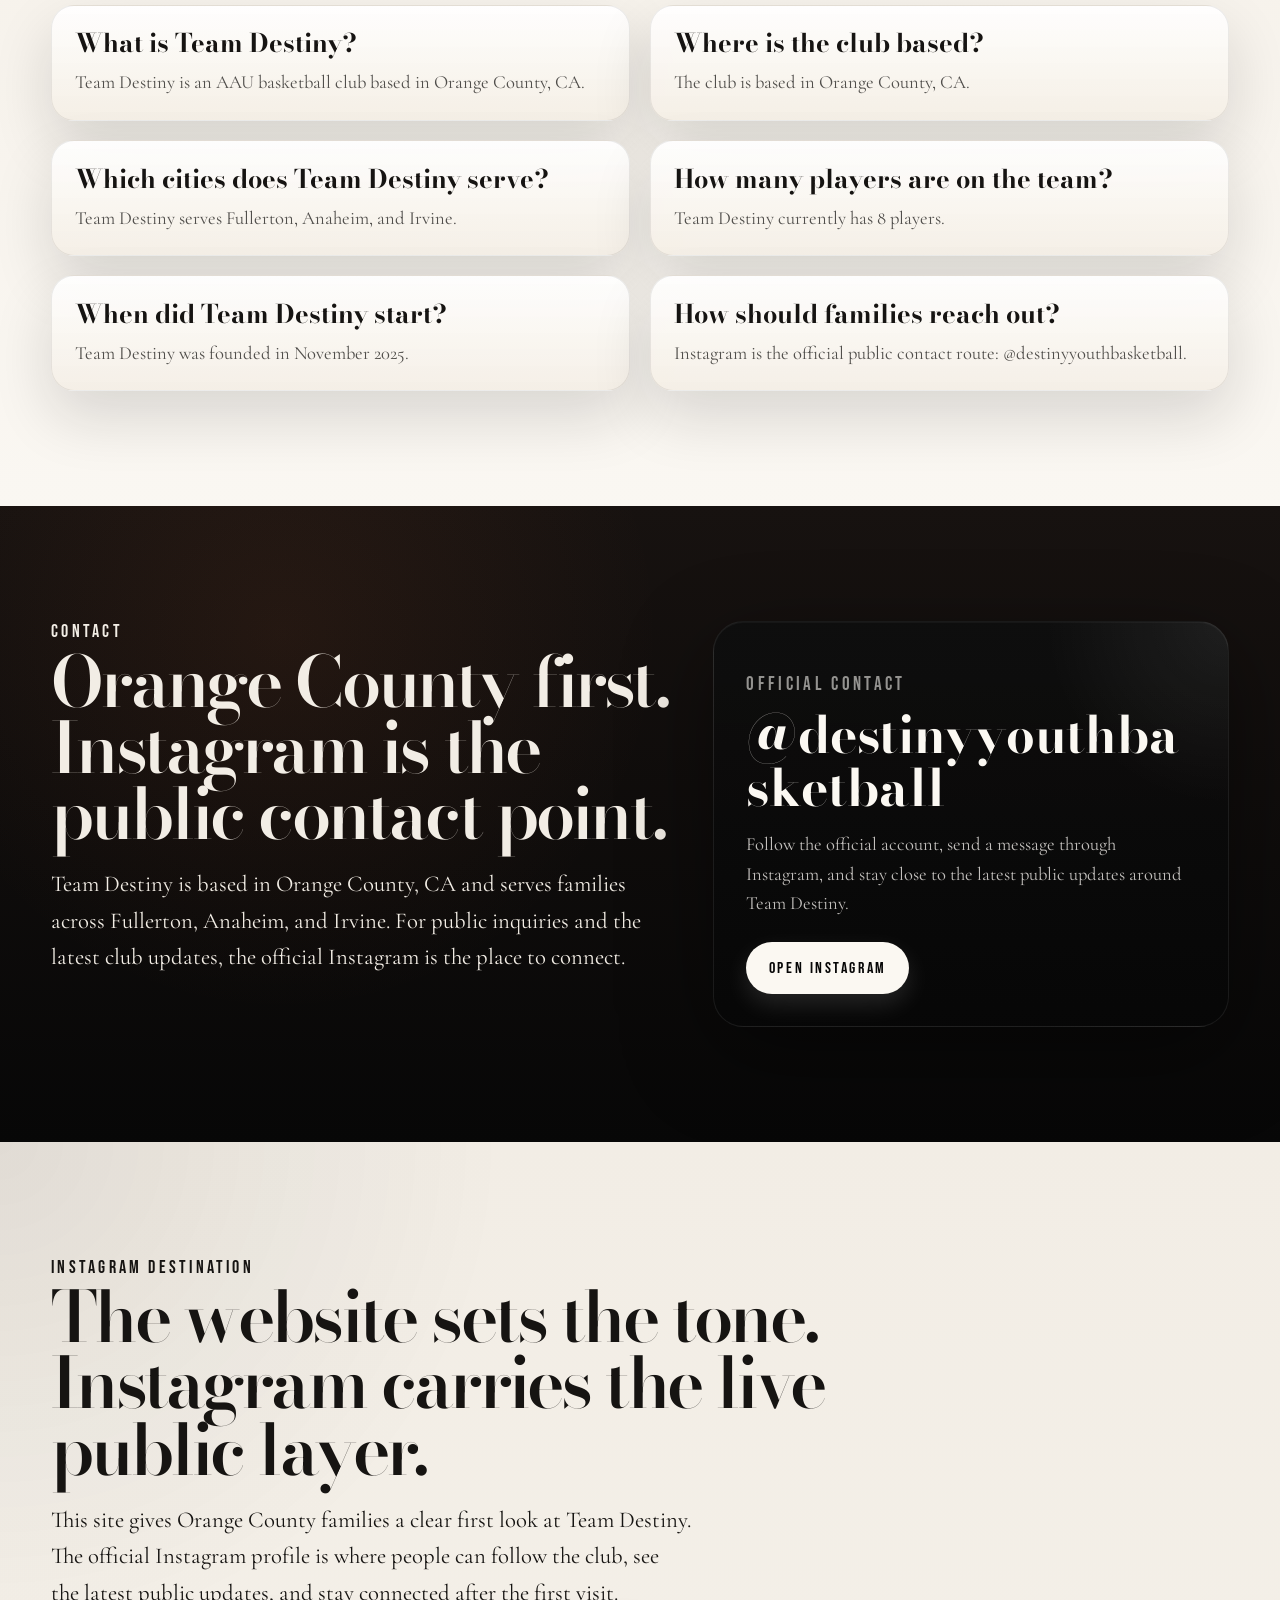
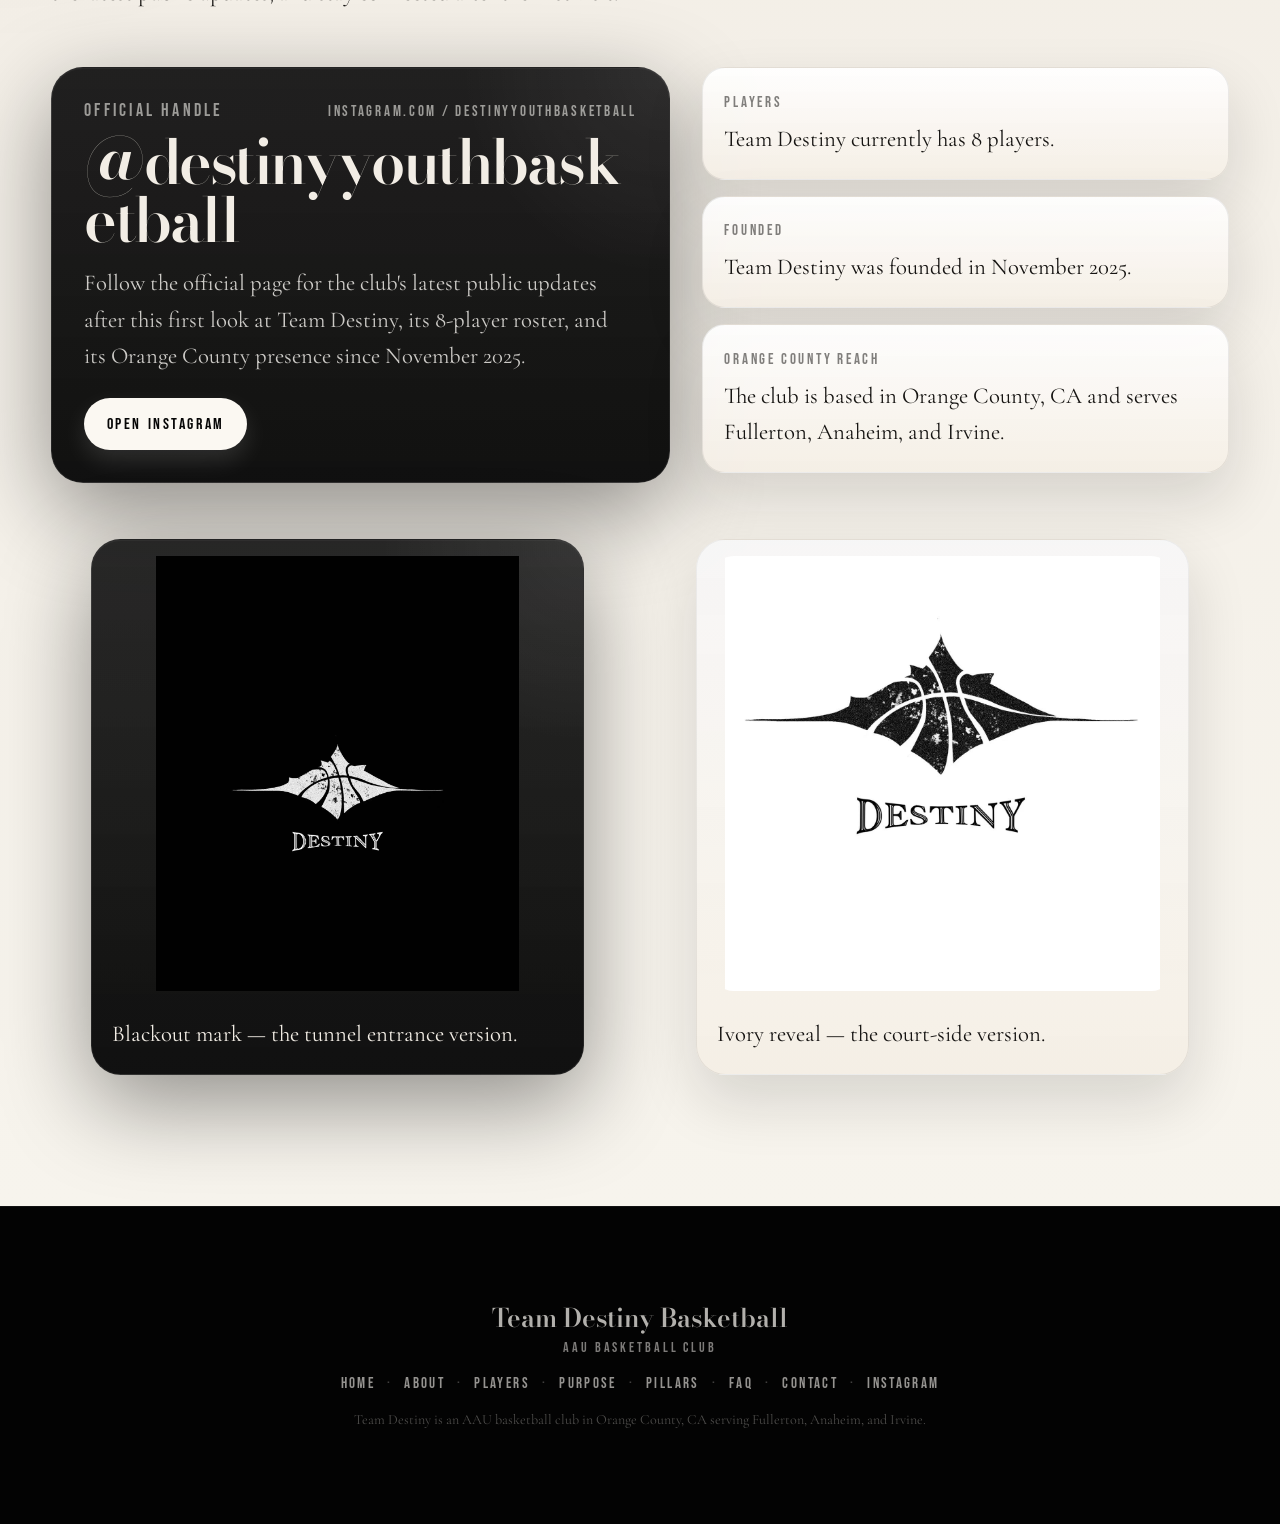
==== commit c5c23d13: "fix: add root favicon for pages" ====
--- a/index.html
+++ b/index.html
@@ -52,6 +52,7 @@
       rel="icon"
       href="data:image/svg+xml,%3Csvg xmlns='http://www.w3.org/2000/svg' viewBox='0 0 64 64'%3E%3Crect width='64' height='64' rx='14' fill='%23060606'/%3E%3Cpath d='M18 14h12c11.5 0 19 6.75 19 18s-7.5 18-19 18H18z' fill='%23f7f4ef'/%3E%3C/svg%3E"
     />
+    <link rel="icon" href="favicon.ico" sizes="any" />
     <link rel="icon" type="image/png" sizes="192x192" href="assets/team-destiny-icon-192.png" />
     <link rel="apple-touch-icon" sizes="180x180" href="assets/team-destiny-icon-180.png" />
     <link rel="manifest" href="site.webmanifest" />
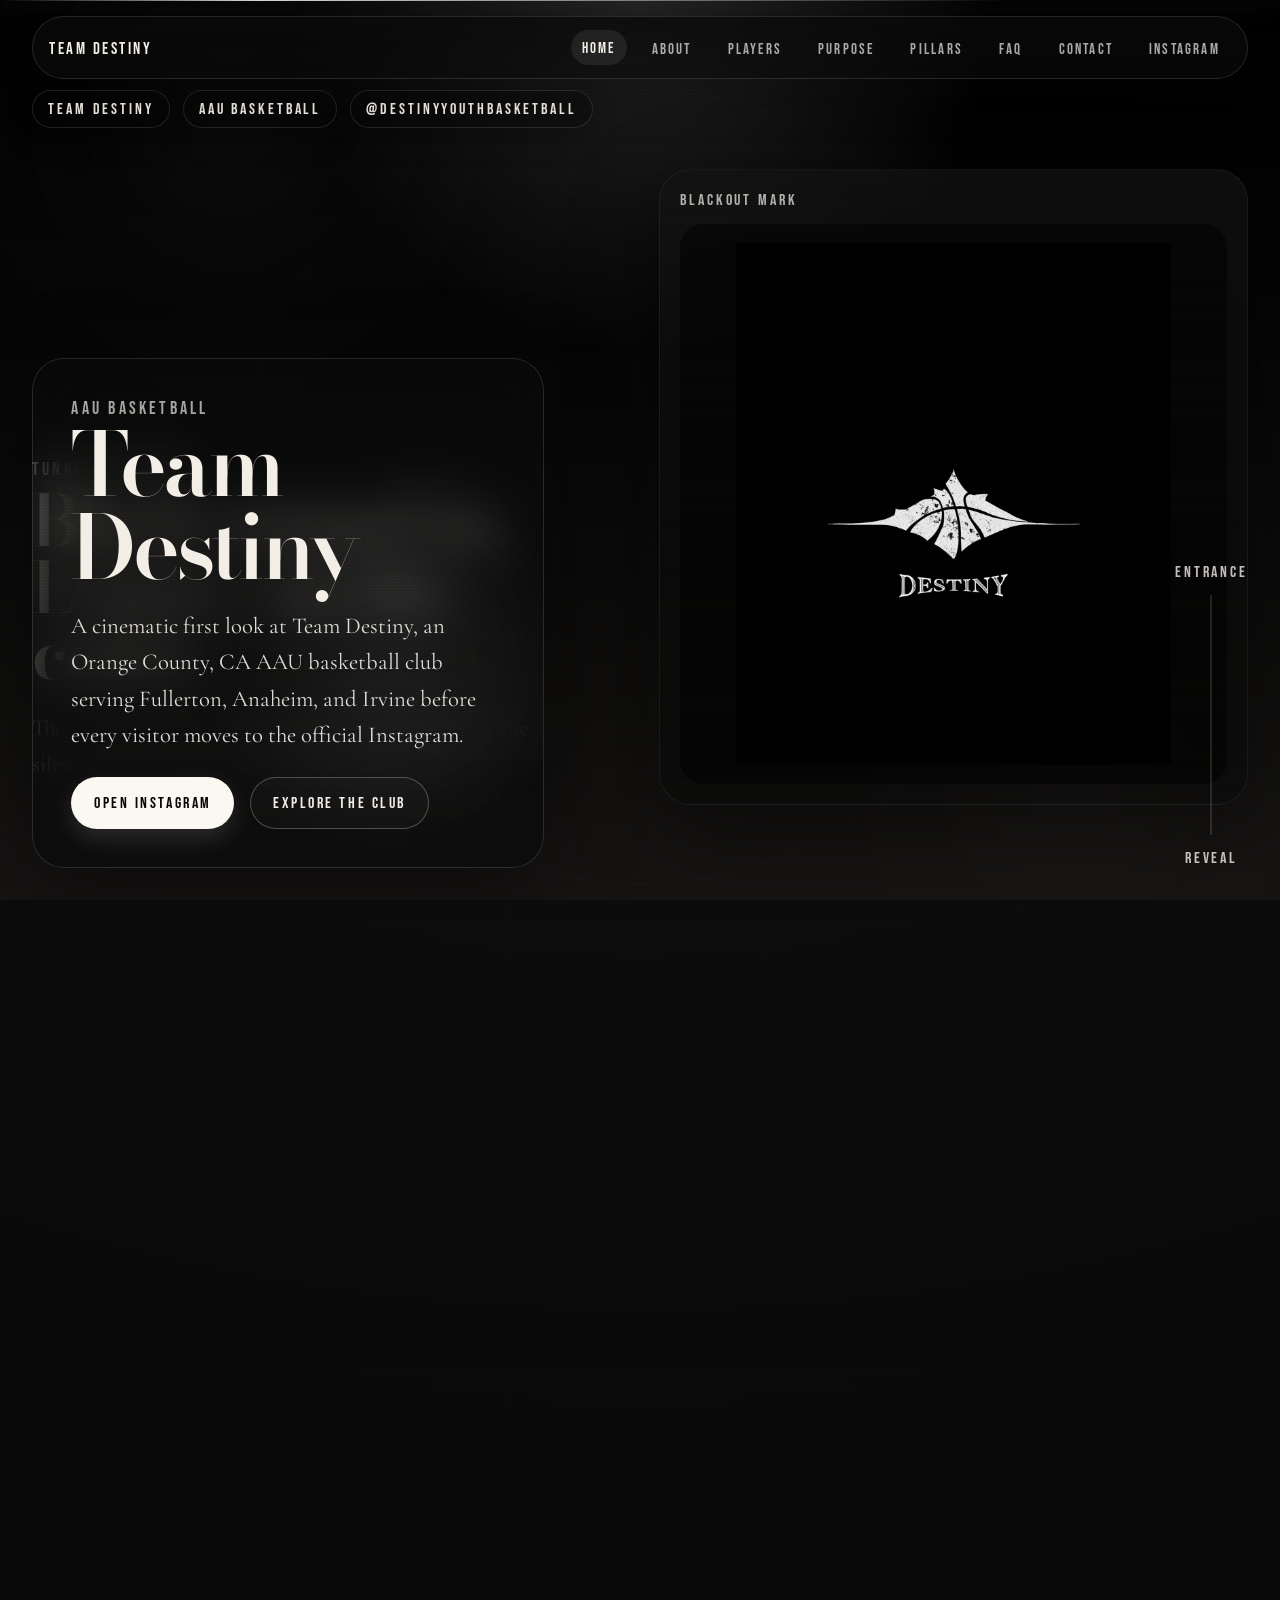
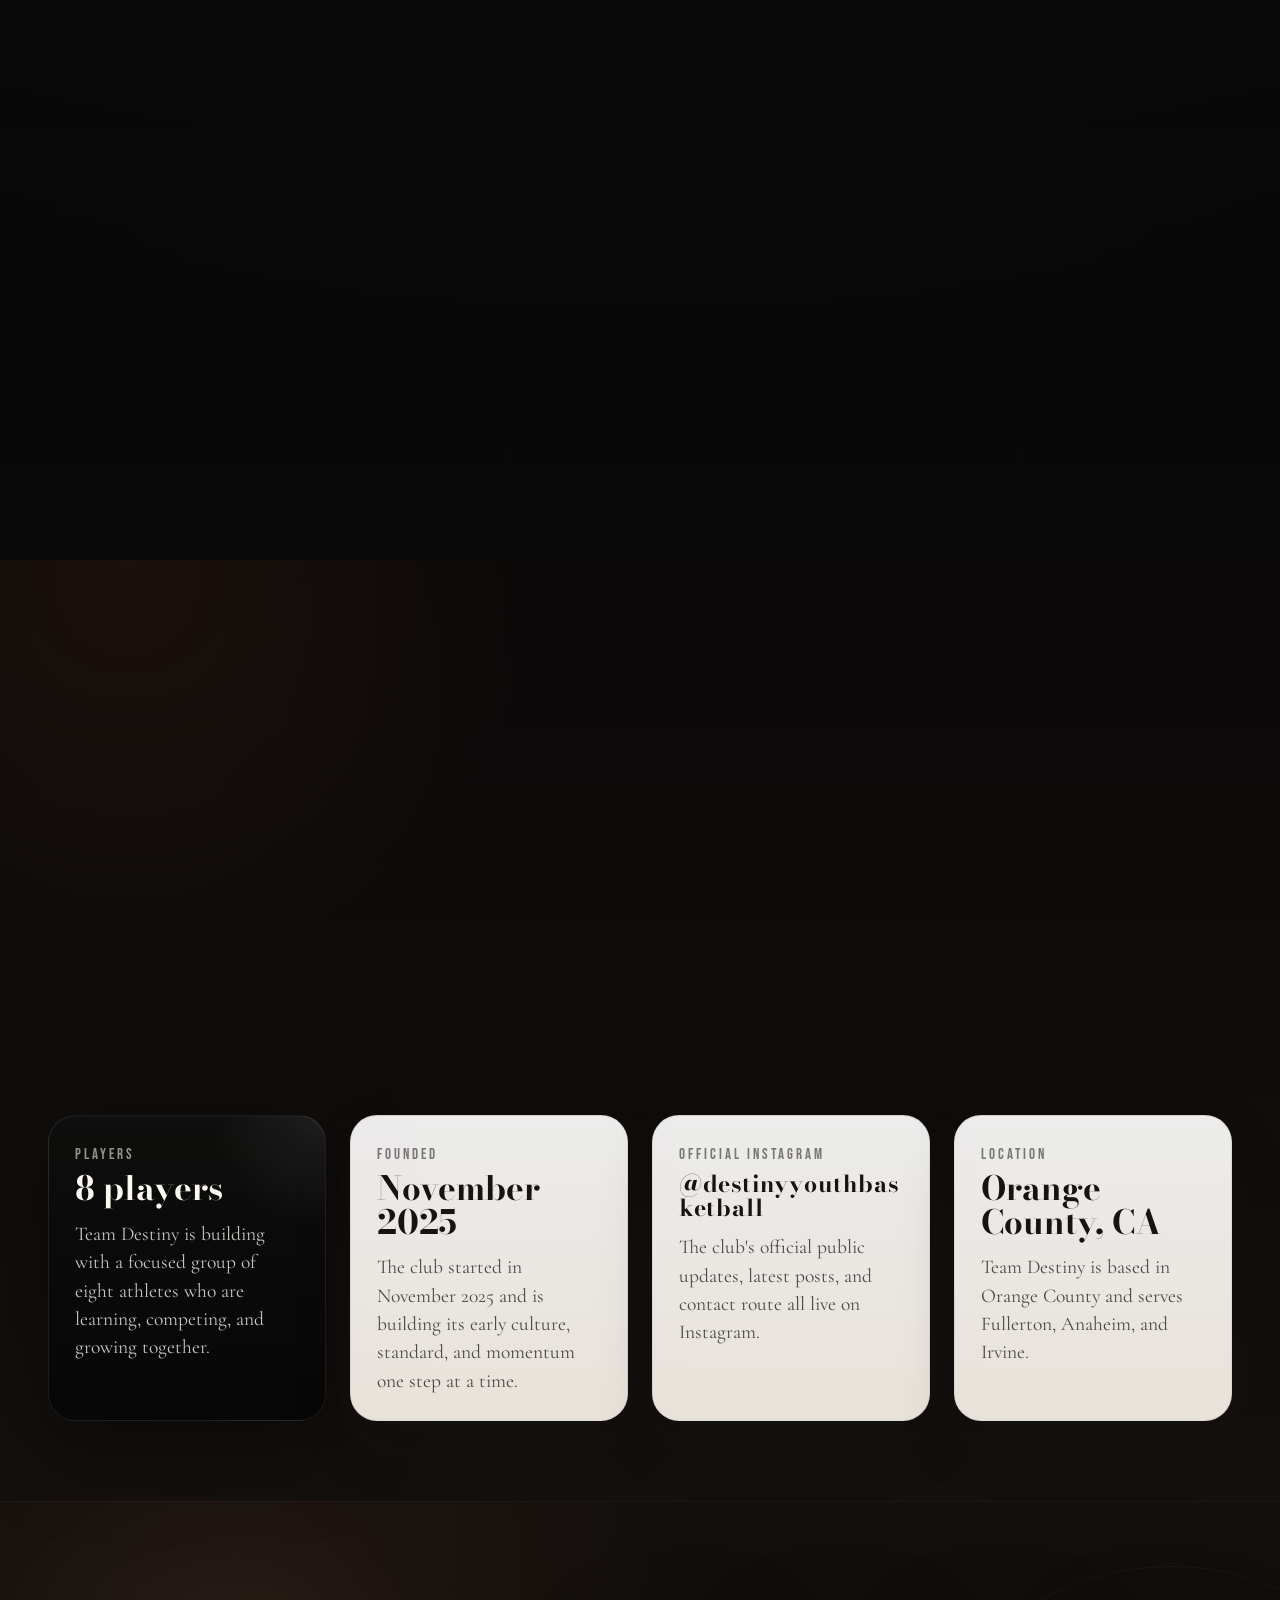
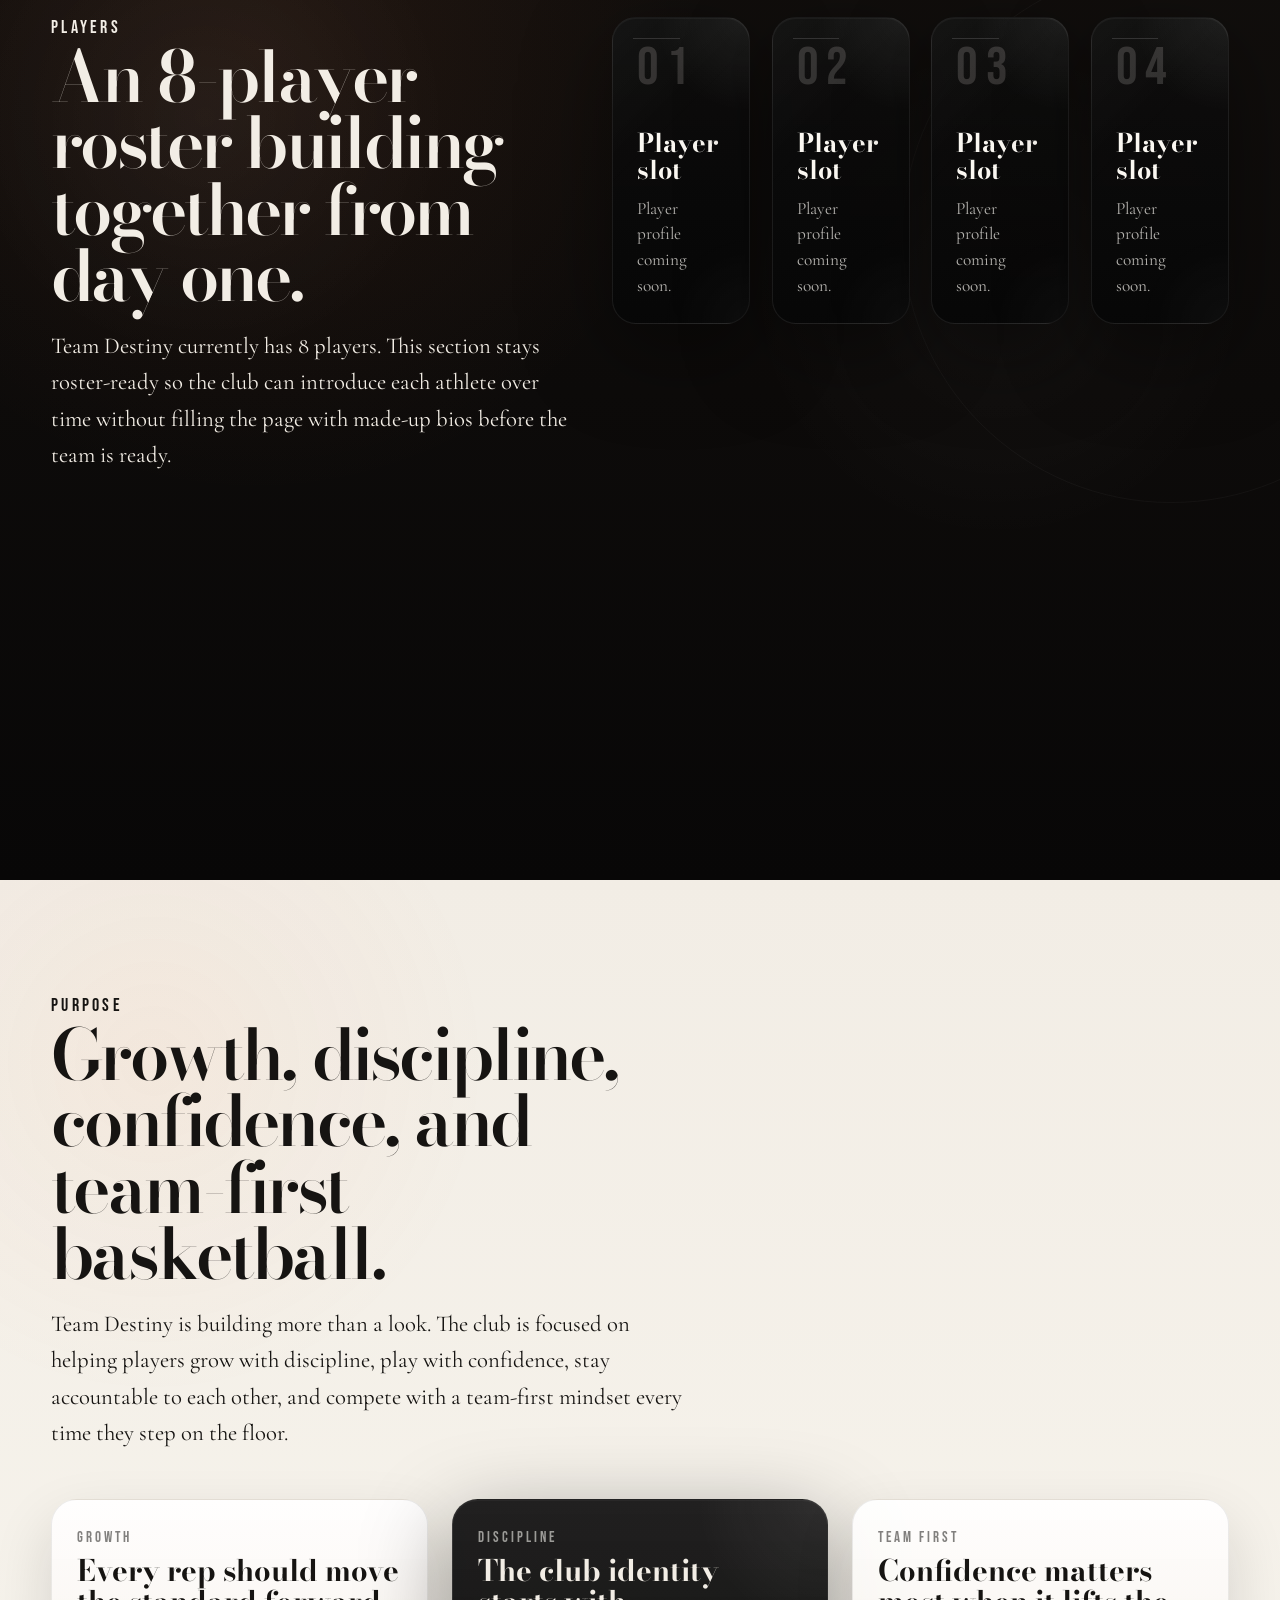
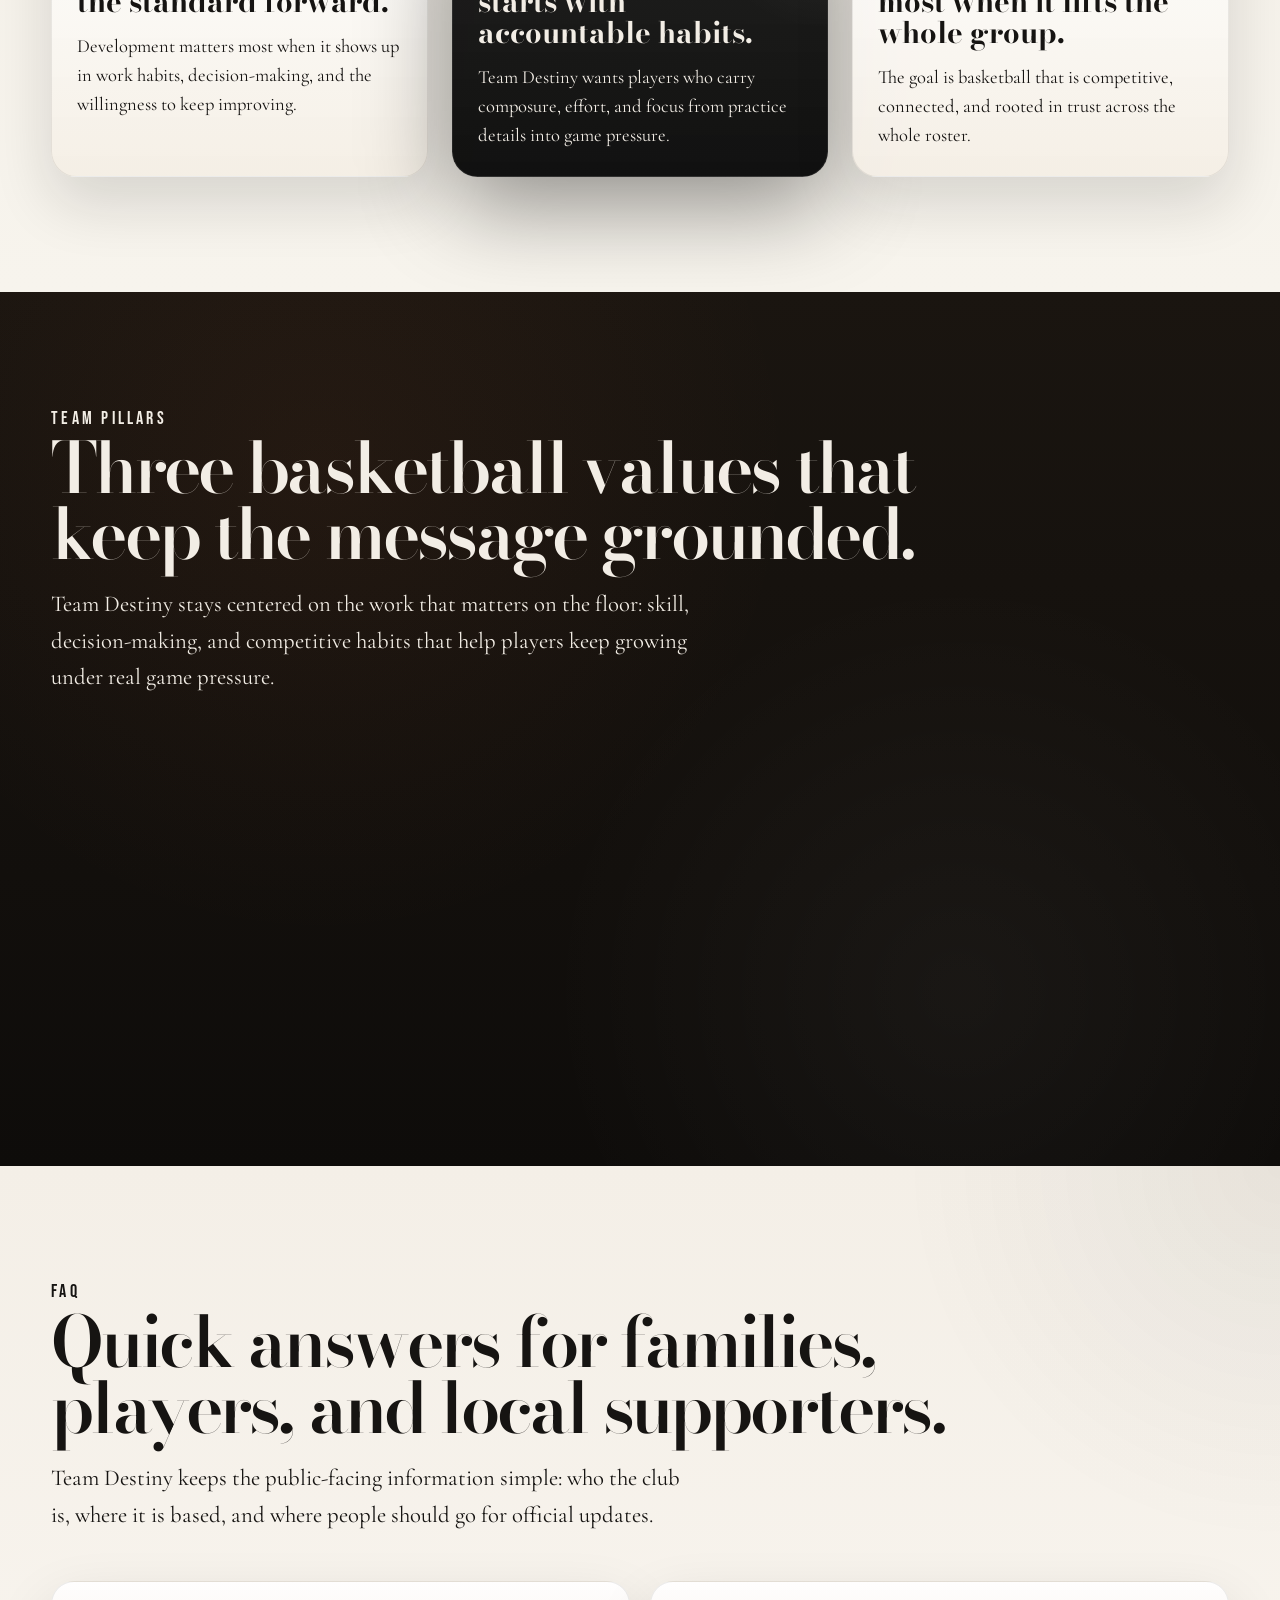
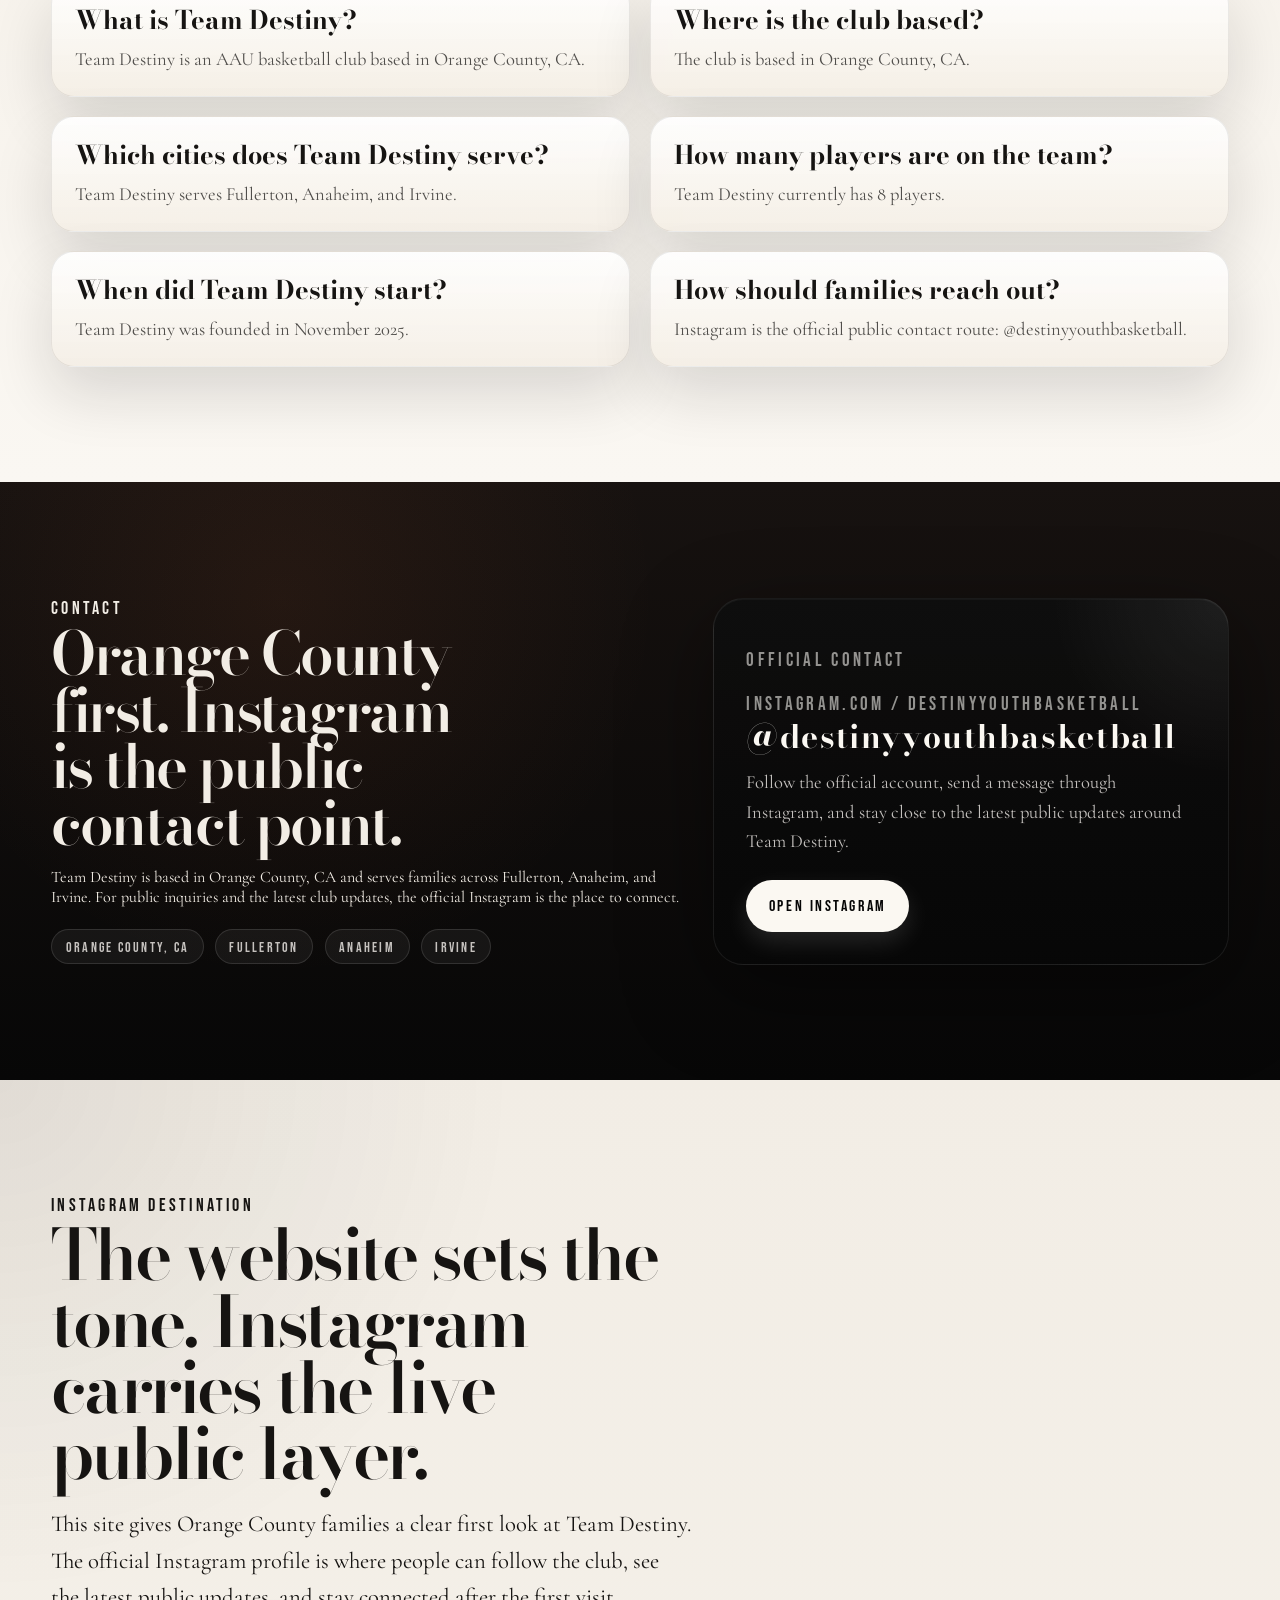
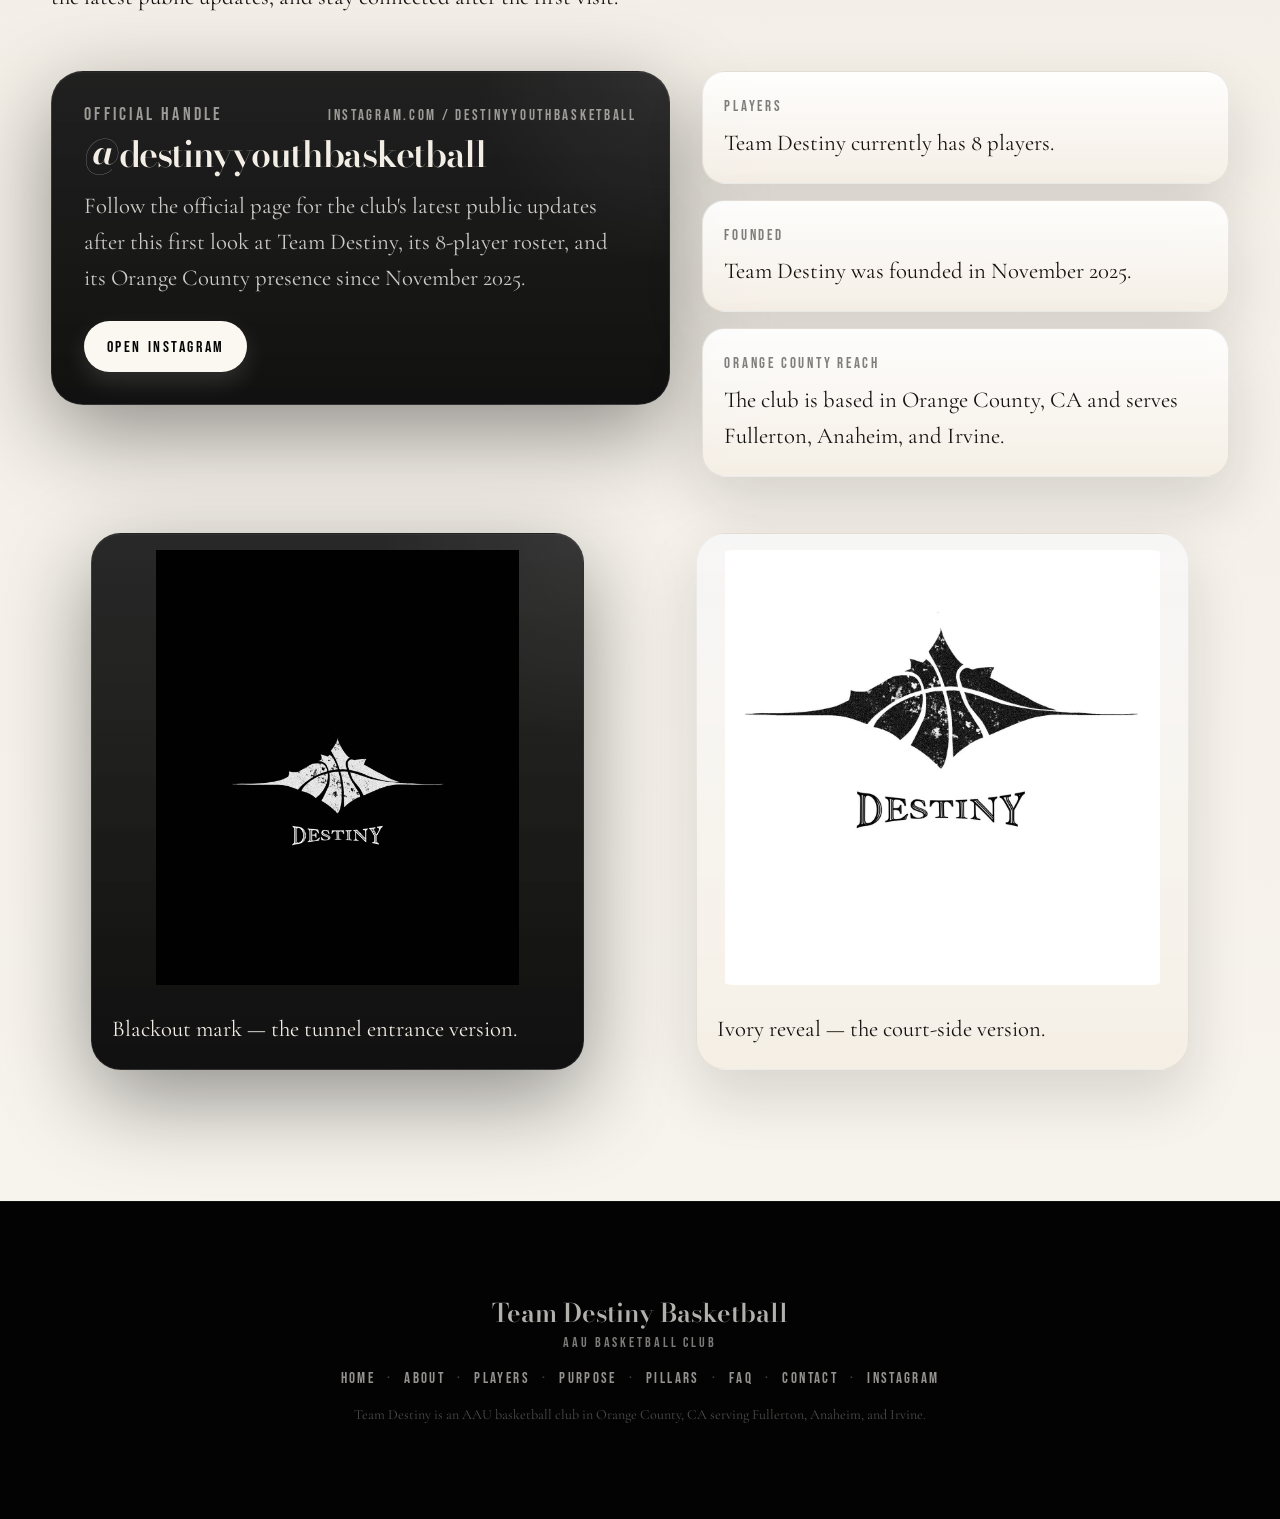
==== commit d45d99b7: "Polish homepage section layouts and typography" ====
--- a/index.html
+++ b/index.html
@@ -303,7 +303,7 @@
 
           <article class="credibility-card panel-light reveal-panel">
             <p class="credibility-label">Official Instagram</p>
-            <h3>@destinyyouthbasketball</h3>
+            <h3 class="social-handle">@destinyyouthbasketball</h3>
             <p>
               The club's official public updates, latest posts, and contact
               route all live on Instagram.
@@ -322,57 +322,75 @@
       </section>
 
       <section class="players-section" id="players">
-        <div class="section-header reveal-panel">
-          <p class="section-tag">Players</p>
-          <h2>An 8-player roster building together from day one.</h2>
-          <p>
-            Team Destiny currently has 8 players. This section stays roster-ready
-            so the club can introduce each athlete over time without filling the
-            page with made-up bios before the team is ready.
-          </p>
-        </div>
-
-        <div class="roster-grid">
-          <article class="roster-card panel-dark reveal-panel">
-            <p class="roster-number">01</p>
-            <h3>Player slot</h3>
-            <p>Player profile coming soon.</p>
-          </article>
-          <article class="roster-card panel-dark reveal-panel">
-            <p class="roster-number">02</p>
-            <h3>Player slot</h3>
-            <p>Player profile coming soon.</p>
-          </article>
-          <article class="roster-card panel-dark reveal-panel">
-            <p class="roster-number">03</p>
-            <h3>Player slot</h3>
-            <p>Player profile coming soon.</p>
-          </article>
-          <article class="roster-card panel-dark reveal-panel">
-            <p class="roster-number">04</p>
-            <h3>Player slot</h3>
-            <p>Player profile coming soon.</p>
-          </article>
-          <article class="roster-card panel-dark reveal-panel">
-            <p class="roster-number">05</p>
-            <h3>Player slot</h3>
-            <p>Player profile coming soon.</p>
-          </article>
-          <article class="roster-card panel-dark reveal-panel">
-            <p class="roster-number">06</p>
-            <h3>Player slot</h3>
-            <p>Player profile coming soon.</p>
-          </article>
-          <article class="roster-card panel-dark reveal-panel">
-            <p class="roster-number">07</p>
-            <h3>Player slot</h3>
-            <p>Player profile coming soon.</p>
-          </article>
-          <article class="roster-card panel-dark reveal-panel">
-            <p class="roster-number">08</p>
-            <h3>Player slot</h3>
-            <p>Player profile coming soon.</p>
-          </article>
+        <div class="players-layout">
+          <div class="players-intro">
+            <div class="section-header reveal-panel">
+              <p class="section-tag">Players</p>
+              <h2>An 8-player roster building together from day one.</h2>
+              <p>
+                Team Destiny currently has 8 players. This section stays roster-ready
+                so the club can introduce each athlete over time without filling the
+                page with made-up bios before the team is ready.
+              </p>
+            </div>
+
+            <article class="players-brief panel-light reveal-panel">
+              <p class="credibility-label">Roster Status</p>
+              <h3>Eight players. Eight clean public slots.</h3>
+              <p>
+                The roster board is ready for real player introductions while the
+                club keeps the public presentation sharp, simple, and consistent.
+              </p>
+              <div class="players-brief-meta" aria-label="Roster overview">
+                <span>8 Players</span>
+                <span>Orange County, CA</span>
+                <span>Instagram First</span>
+              </div>
+            </article>
+          </div>
+
+          <div class="roster-grid">
+            <article class="roster-card panel-dark reveal-panel">
+              <p class="roster-number">01</p>
+              <h3>Player slot</h3>
+              <p>Player profile coming soon.</p>
+            </article>
+            <article class="roster-card panel-dark reveal-panel">
+              <p class="roster-number">02</p>
+              <h3>Player slot</h3>
+              <p>Player profile coming soon.</p>
+            </article>
+            <article class="roster-card panel-dark reveal-panel">
+              <p class="roster-number">03</p>
+              <h3>Player slot</h3>
+              <p>Player profile coming soon.</p>
+            </article>
+            <article class="roster-card panel-dark reveal-panel">
+              <p class="roster-number">04</p>
+              <h3>Player slot</h3>
+              <p>Player profile coming soon.</p>
+            </article>
+            <article class="roster-card panel-dark reveal-panel">
+              <p class="roster-number">05</p>
+              <h3>Player slot</h3>
+              <p>Player profile coming soon.</p>
+            </article>
+            <article class="roster-card panel-dark reveal-panel">
+              <p class="roster-number">06</p>
+              <h3>Player slot</h3>
+              <p>Player profile coming soon.</p>
+            </article>
+            <article class="roster-card panel-dark reveal-panel">
+              <p class="roster-number">07</p>
+              <h3>Player slot</h3>
+              <p>Player profile coming soon.</p>
+            </article>
+            <article class="roster-card panel-dark reveal-panel">
+              <p class="roster-number">08</p>
+              <h3>Player slot</h3>
+              <p>Player profile coming soon.</p>
+            </article>
+          </div>
         </div>
       </section>
 
@@ -508,11 +526,18 @@
               the latest club updates, the official Instagram is the place to
               connect.
             </p>
+            <div class="contact-tags" aria-label="Service area">
+              <span>Orange County, CA</span>
+              <span>Fullerton</span>
+              <span>Anaheim</span>
+              <span>Irvine</span>
+            </div>
           </div>
 
           <article class="contact-card panel-dark reveal-panel">
             <p class="section-tag">Official Contact</p>
-            <h3>@destinyyouthbasketball</h3>
+            <p class="spotlight-route">instagram.com / destinyyouthbasketball</p>
+            <h3 class="social-handle">@destinyyouthbasketball</h3>
             <p>
               Follow the official account, send a message through Instagram,
               and stay close to the latest public updates around Team Destiny.
@@ -548,7 +573,7 @@
               <p class="section-tag">Official Handle</p>
               <p class="spotlight-route">instagram.com / destinyyouthbasketball</p>
             </div>
-            <h3>@destinyyouthbasketball</h3>
+            <h3 class="social-handle">@destinyyouthbasketball</h3>
             <p>
               Follow the official page for the club's latest public updates
               after this first look at Team Destiny, its 8-player roster, and
--- a/styles.css
+++ b/styles.css
@@ -323,6 +323,29 @@
 .logo-card figcaption {
   font-size: clamp(1.15rem, 1.85vw, 1.42rem);
   line-height: 1.6;
+}
+
+.social-handle {
+  margin: 0.7rem 0 0;
+  font-family: "Bebas Neue", sans-serif;
+  font-size: clamp(2rem, 3.2vw, 3.05rem);
+  line-height: 0.96;
+  letter-spacing: 0.05em;
+  text-transform: lowercase;
+  overflow-wrap: anywhere;
+}
+
+.credibility-card .social-handle {
+  font-size: clamp(1.45rem, 1.6vw, 1.8rem);
+  letter-spacing: 0.04em;
+}
+
+.contact-card .social-handle {
+  font-size: clamp(1.8rem, 2.5vw, 2.55rem);
+}
+
+.spotlight-primary .social-handle {
+  font-size: clamp(1.95rem, 2.8vw, 2.9rem);
 }
 
 .hero-copy-dark {
@@ -739,16 +762,100 @@
 
 .players-section {
   color: var(--page-ivory);
+  overflow: hidden;
   background:
     radial-gradient(circle at 20% 15%, rgba(232, 115, 58, 0.08), transparent 34%),
     linear-gradient(180deg, #120f0d 0%, #080707 100%);
+}
+
+.players-section::before,
+.players-section::after {
+  content: "";
+  position: absolute;
+  pointer-events: none;
+}
+
+.players-section::before {
+  inset: 0;
+  background:
+    radial-gradient(circle at 16% 22%, rgba(255, 255, 255, 0.05), transparent 20%),
+    radial-gradient(circle at 78% 40%, rgba(255, 255, 255, 0.04), transparent 24%);
+  opacity: 0.8;
+}
+
+.players-section::after {
+  top: 4rem;
+  right: -10rem;
+  width: min(40rem, 42vw);
+  aspect-ratio: 1;
+  border: 1px solid rgba(255, 255, 255, 0.05);
+  border-radius: 50%;
+  opacity: 0.7;
+}
+
+.players-layout {
+  position: relative;
+  z-index: 1;
+  display: grid;
+  grid-template-columns: minmax(0, 0.92fr) minmax(0, 1.08fr);
+  gap: 2.25rem;
+  align-items: start;
+}
+
+.players-intro {
+  display: grid;
+  gap: 1.5rem;
+}
+
+.players-brief {
+  padding: 1.55rem 1.45rem 1.4rem;
+  border-radius: 1.6rem;
+}
+
+.players-brief h3 {
+  margin: 0.55rem 0 0;
+  font-family: "Bodoni Moda", serif;
+  font-size: clamp(1.9rem, 2.7vw, 2.65rem);
+  line-height: 1;
+}
+
+.players-brief p:last-of-type {
+  margin: 0.8rem 0 0;
+  font-size: clamp(1.04rem, 1.35vw, 1.18rem);
+  line-height: 1.6;
+  color: var(--page-ink-soft);
+}
+
+.players-brief-meta {
+  display: flex;
+  flex-wrap: wrap;
+  gap: 0.7rem;
+  margin-top: 1.1rem;
+}
+
+.players-brief-meta span,
+.contact-tags span {
+  display: inline-flex;
+  align-items: center;
+  min-height: 2.2rem;
+  padding: 0.55rem 0.85rem 0.45rem;
+  border-radius: 999px;
+  font-family: "Bebas Neue", sans-serif;
+  font-size: 0.88rem;
+  letter-spacing: 0.16em;
+  text-transform: uppercase;
+}
+
+.players-brief-meta span {
+  color: rgba(22, 20, 18, 0.72);
+  background: rgba(22, 20, 18, 0.06);
+  border: 1px solid rgba(22, 20, 18, 0.08);
 }
 
 .roster-grid {
   display: grid;
   grid-template-columns: repeat(4, minmax(0, 1fr));
   gap: 1.35rem;
-  margin-top: 3rem;
 }
 
 .roster-card {
@@ -758,15 +865,48 @@
   display: flex;
   flex-direction: column;
   justify-content: flex-end;
+  transition:
+    transform 260ms ease,
+    border-color 260ms ease,
+    box-shadow 260ms ease;
+}
+
+.roster-card::before {
+  content: "";
+  position: absolute;
+  inset: 0;
+  background:
+    linear-gradient(135deg, rgba(255, 255, 255, 0.05), transparent 42%),
+    radial-gradient(circle at bottom right, rgba(255, 255, 255, 0.05), transparent 28%);
+  opacity: 0.65;
+  pointer-events: none;
+}
+
+.roster-card::after {
+  content: "";
+  position: absolute;
+  top: 1.25rem;
+  left: 1.25rem;
+  width: 2.9rem;
+  height: 1px;
+  background: rgba(255, 255, 255, 0.14);
+}
+
+.roster-card:hover {
+  transform: translateY(-4px);
+  border-color: rgba(255, 255, 255, 0.14);
+  box-shadow:
+    inset 0 1px 0 rgba(255, 255, 255, 0.05),
+    0 24px 60px rgba(0, 0, 0, 0.36);
 }
 
 .roster-number {
-  margin: 0 0 2rem;
+  margin: 0 0 2.15rem;
   font-family: "Bebas Neue", sans-serif;
-  font-size: 3rem;
+  font-size: 3.35rem;
   line-height: 1;
   letter-spacing: 0.14em;
-  color: rgba(247, 244, 239, 0.2);
+  color: rgba(247, 244, 239, 0.16);
 }
 
 .roster-card h3,
@@ -796,6 +936,11 @@
   background:
     radial-gradient(circle at 12% 18%, rgba(232, 115, 58, 0.06), transparent 24%),
     linear-gradient(180deg, #f2ede5 0%, #f7f4ed 100%);
+}
+
+.purpose-section .section-header h2,
+.spotlight-section .section-header h2 {
+  max-width: 14ch;
 }
 
 .purpose-grid {
@@ -939,6 +1084,28 @@
     linear-gradient(180deg, #171210 0%, #070707 100%);
 }
 
+.contact-section .section-header h2 {
+  max-width: 11ch;
+  font-size: clamp(2.5rem, 4.7vw, 4.85rem);
+}
+
+.contact-section .section-header > p:last-child {
+  max-width: 34rem;
+}
+
+.contact-tags {
+  display: flex;
+  flex-wrap: wrap;
+  gap: 0.7rem;
+  margin-top: 1.35rem;
+}
+
+.contact-tags span {
+  color: rgba(247, 244, 239, 0.78);
+  border: 1px solid rgba(255, 255, 255, 0.12);
+  background: rgba(255, 255, 255, 0.05);
+}
+
 .contact-grid {
   display: grid;
   grid-template-columns: minmax(0, 1.1fr) minmax(0, 0.9fr);
@@ -952,10 +1119,7 @@
 }
 
 .contact-card h3 {
-  margin-top: 0.55rem;
-  font-size: clamp(2rem, 4vw, 3.25rem);
   color: var(--page-ivory-strong);
-  overflow-wrap: anywhere;
 }
 
 .contact-card p {
@@ -1001,10 +1165,7 @@
 .spotlight-primary h3 {
   margin-top: 0.8rem;
   max-width: 100%;
-  font-size: clamp(2.7rem, 4.8vw, 4.5rem);
   color: var(--page-ivory);
-  overflow-wrap: anywhere;
-  word-break: break-word;
 }
 
 .spotlight-primary > p {
@@ -1157,7 +1318,8 @@
 
   .hero-scene,
   .spotlight-grid,
-  .contact-grid {
+  .contact-grid,
+  .players-layout {
     grid-template-columns: 1fr;
   }
 
@@ -1280,15 +1442,16 @@
   .hero-plate {
     order: 1;
     width: 100%;
+    opacity: 0.62;
   }
 
   .hero-plate-image {
-    min-height: 14rem;
+    min-height: 12rem;
   }
 
   .hero-summary-card {
     width: 100%;
-    padding: 0.95rem 0.95rem 1.05rem;
+    padding: 1.05rem 1rem 1.12rem;
   }
 
   .hero-summary-card h1 {
@@ -1300,8 +1463,14 @@
   }
 
   .hero-strip {
+    display: grid;
+    grid-template-columns: repeat(2, minmax(0, max-content));
     max-width: 100%;
     gap: 0.5rem;
+  }
+
+  .hero-strip .meta-chip:last-child {
+    grid-column: 1 / -1;
   }
 
   .meta-chip {
@@ -1349,7 +1518,7 @@
   }
 
   .spotlight-primary h3 {
-    font-size: clamp(2.5rem, 12vw, 3.8rem);
+    font-size: clamp(1.95rem, 10vw, 3rem);
   }
 
   .credibility-grid,
@@ -1367,6 +1536,23 @@
     min-height: 13rem;
   }
 
+  .players-brief-meta,
+  .contact-tags {
+    gap: 0.55rem;
+  }
+
+  .players-brief-meta span,
+  .contact-tags span {
+    min-height: 2rem;
+    padding: 0.48rem 0.72rem 0.38rem;
+    font-size: 0.78rem;
+  }
+
+  .contact-section .section-header h2,
+  .spotlight-section .section-header h2 {
+    max-width: 10ch;
+  }
+
   .contact-card h3,
   .spotlight-primary h3 {
     overflow-wrap: anywhere;
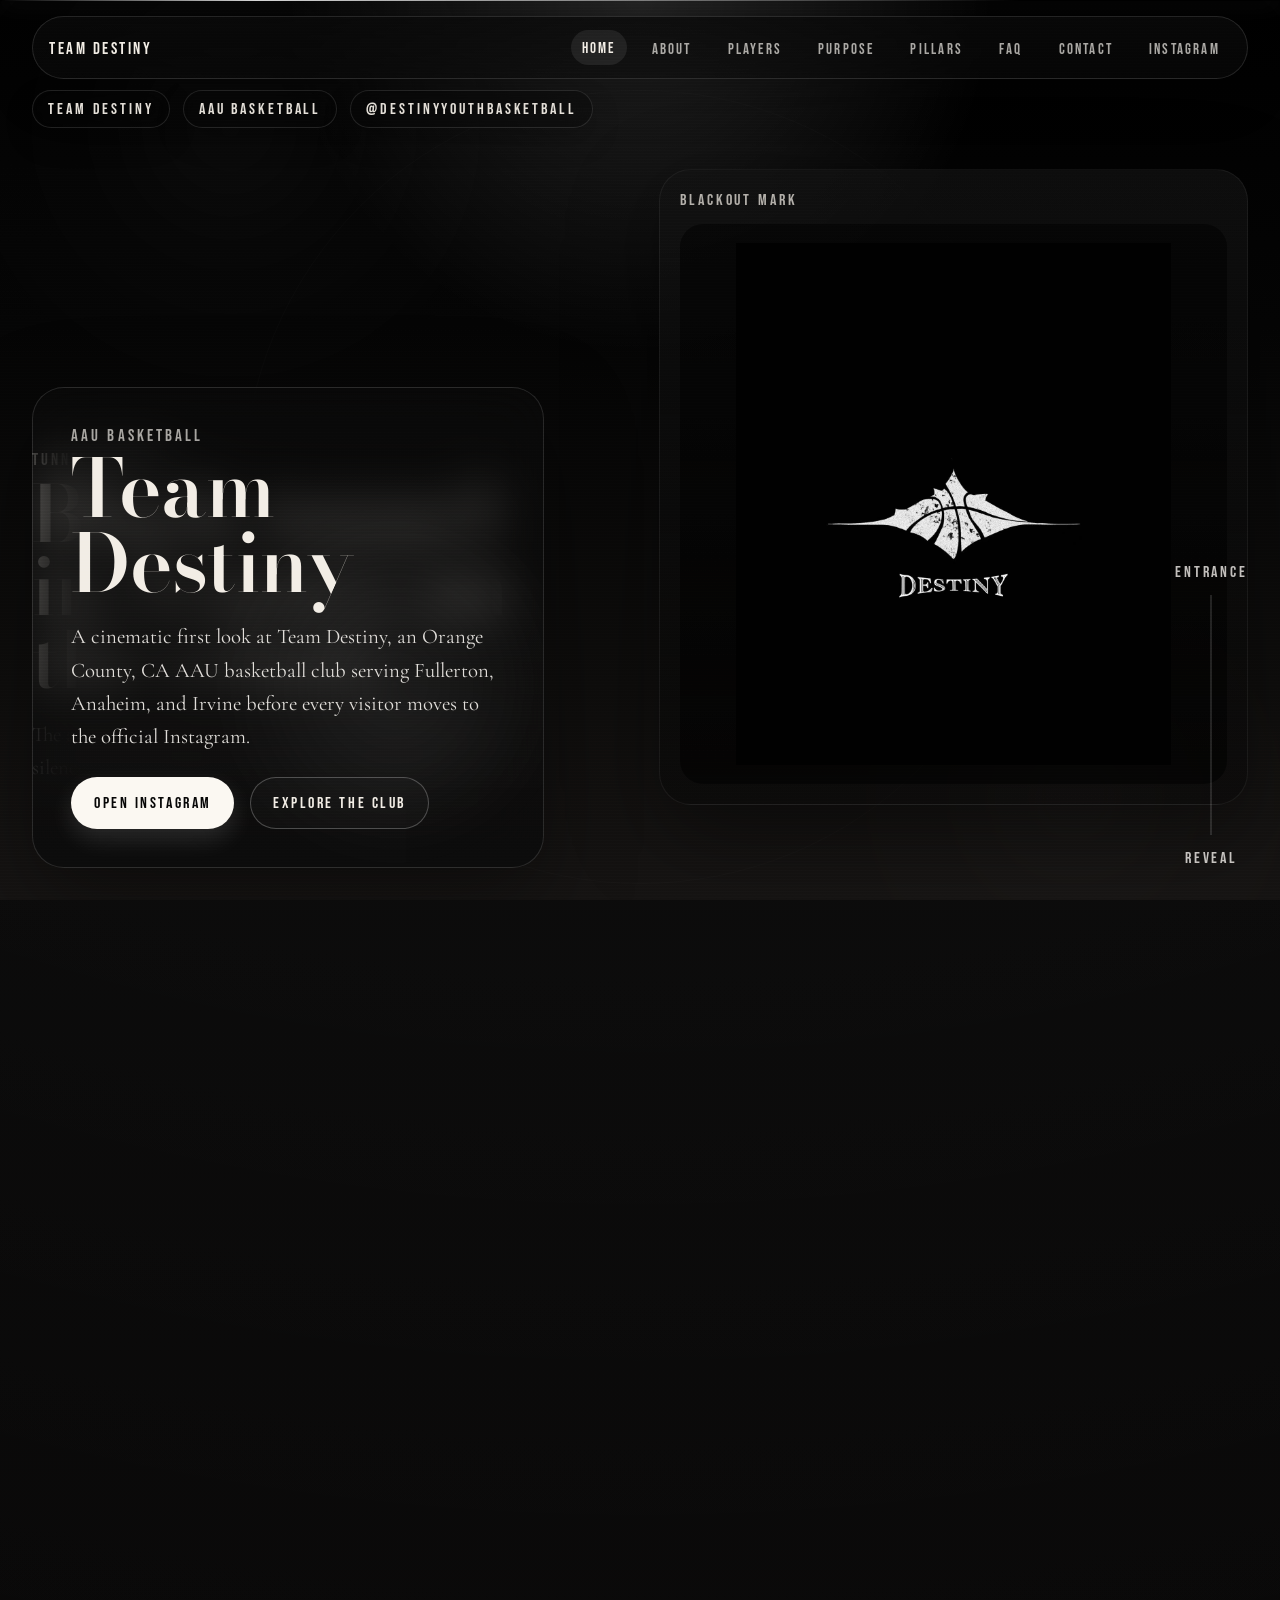
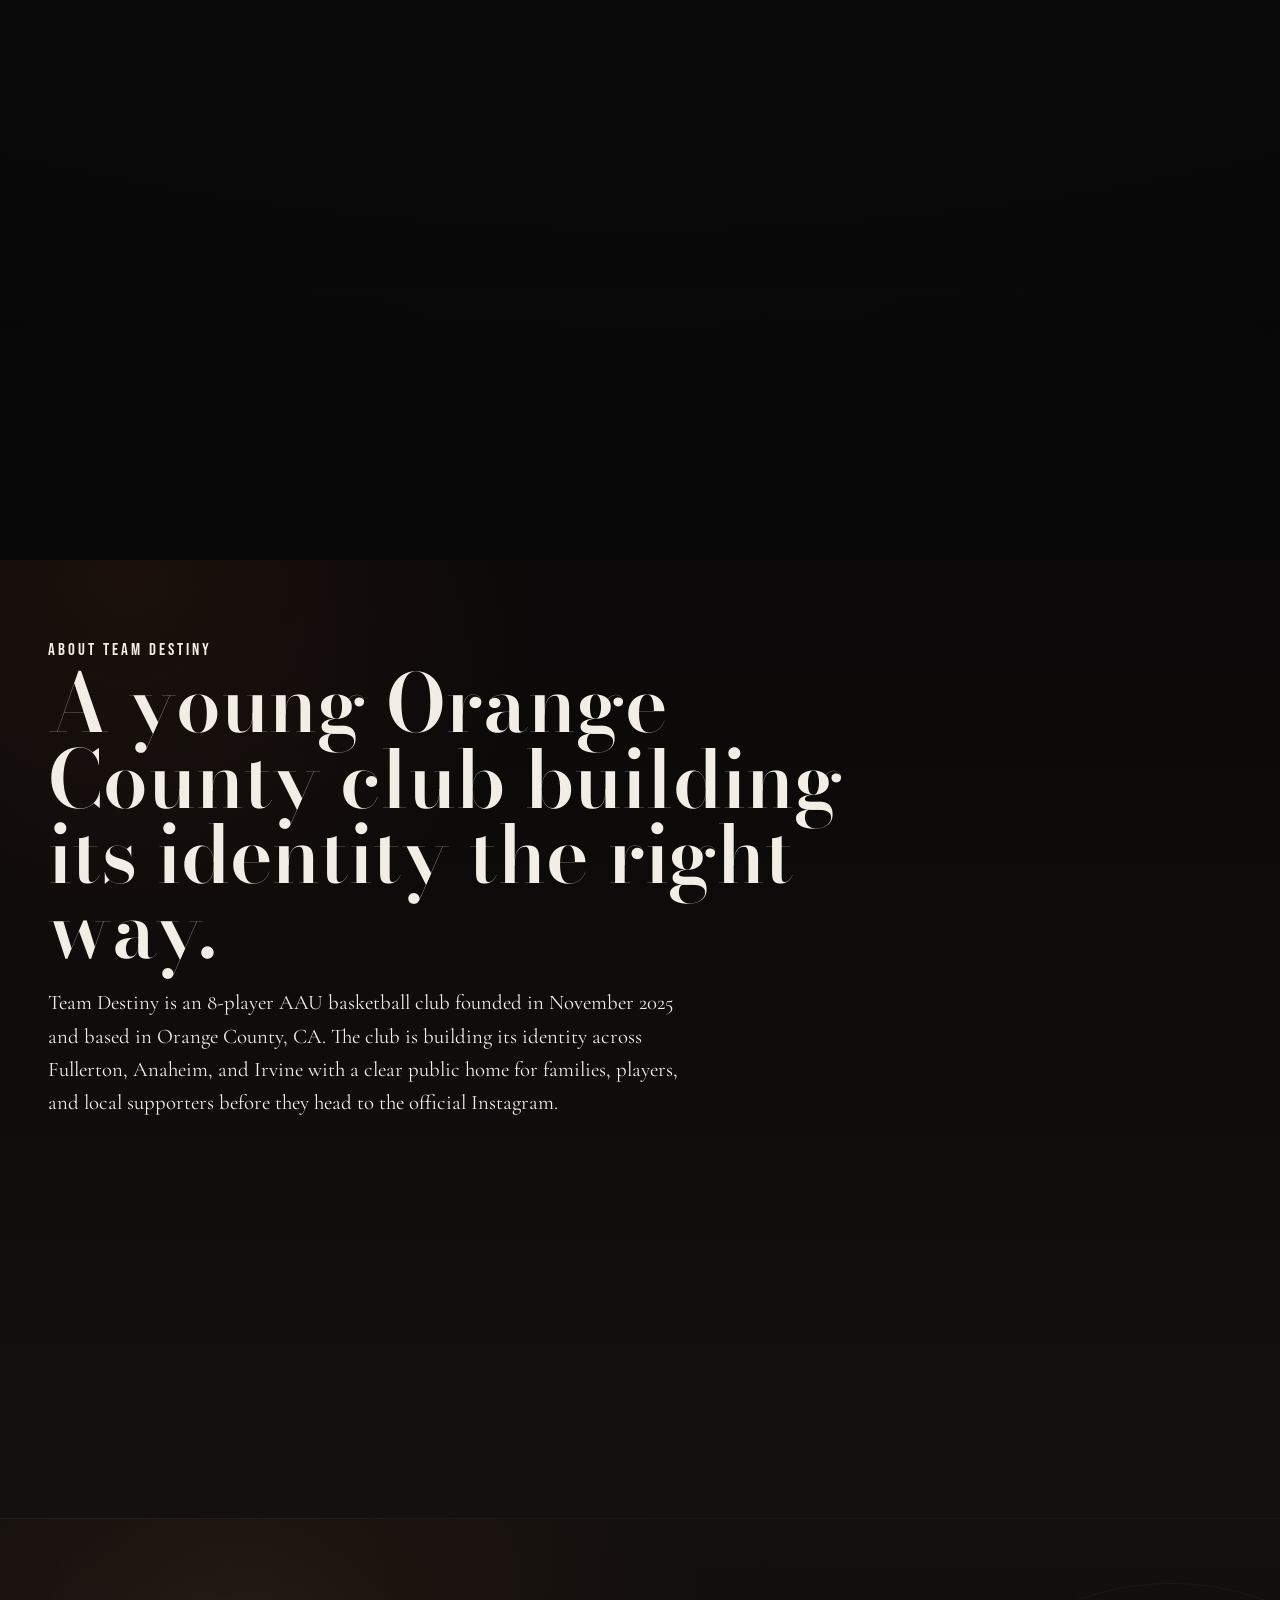
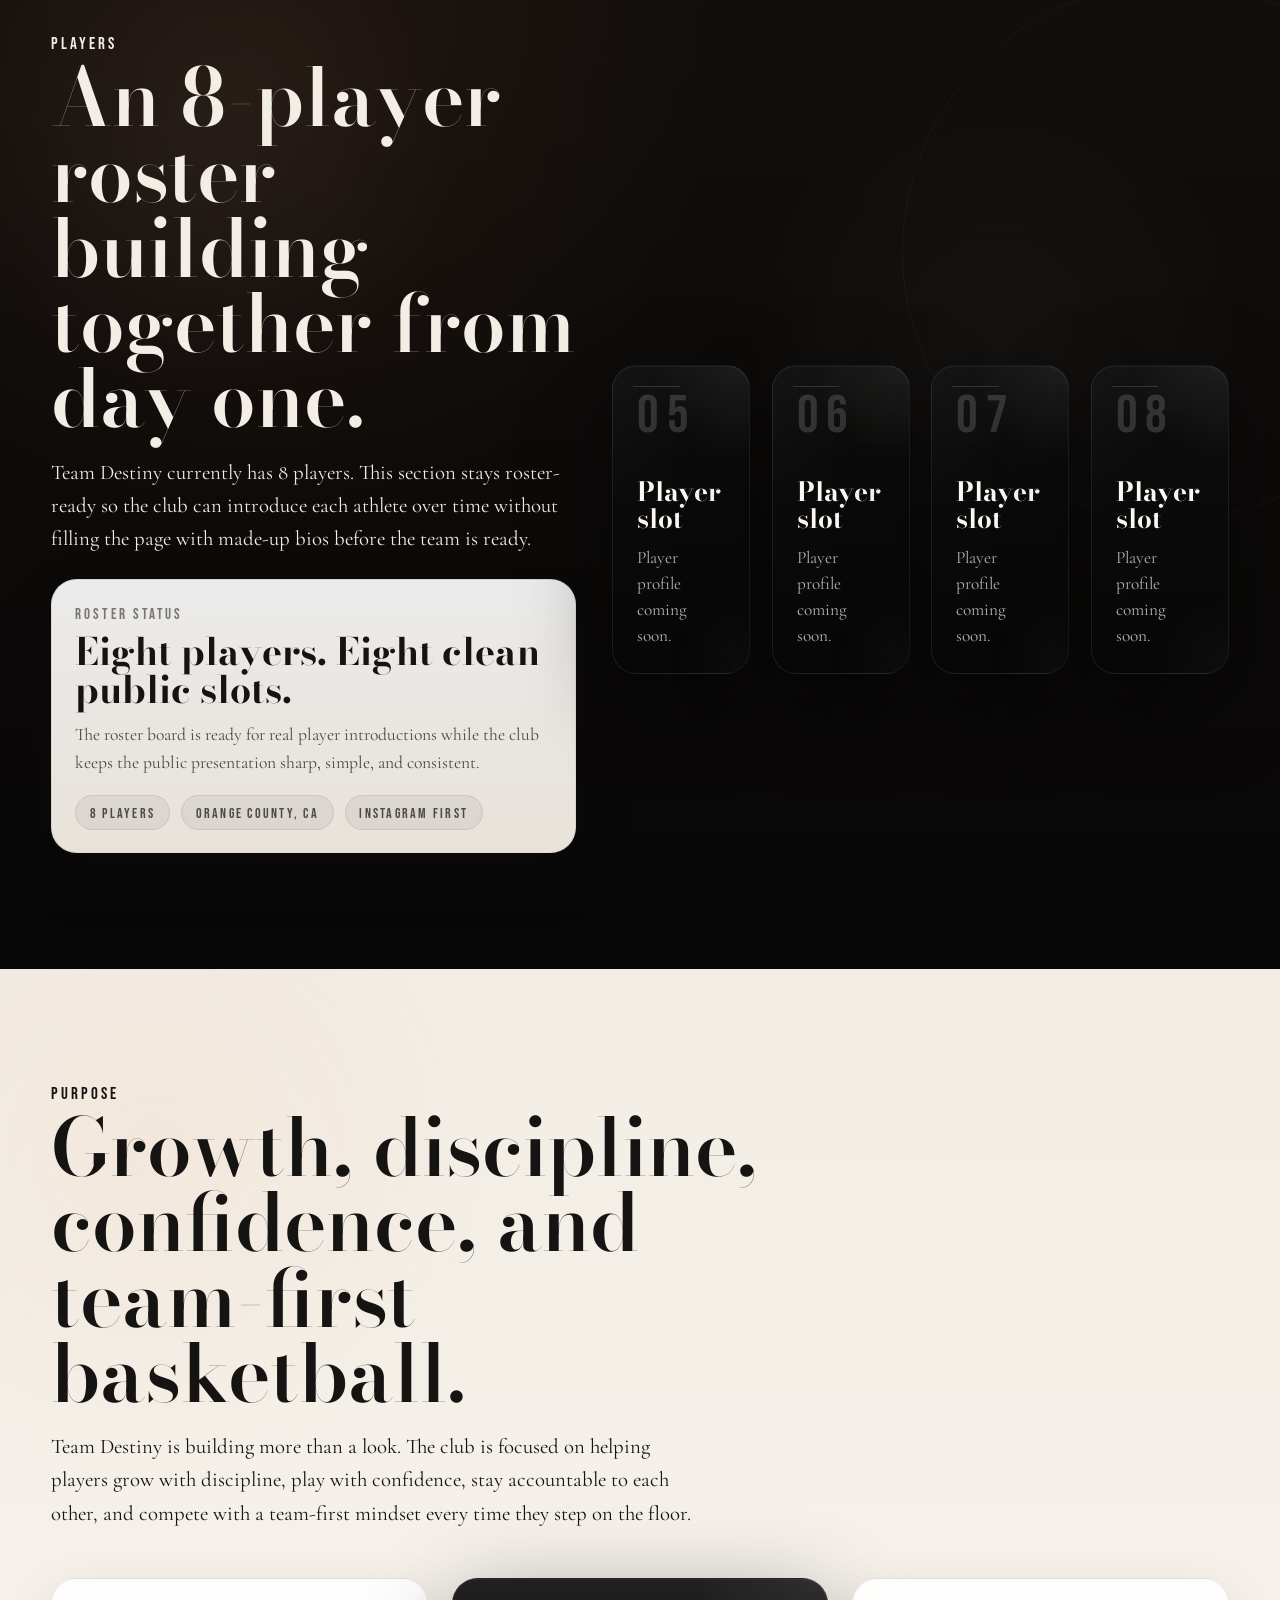
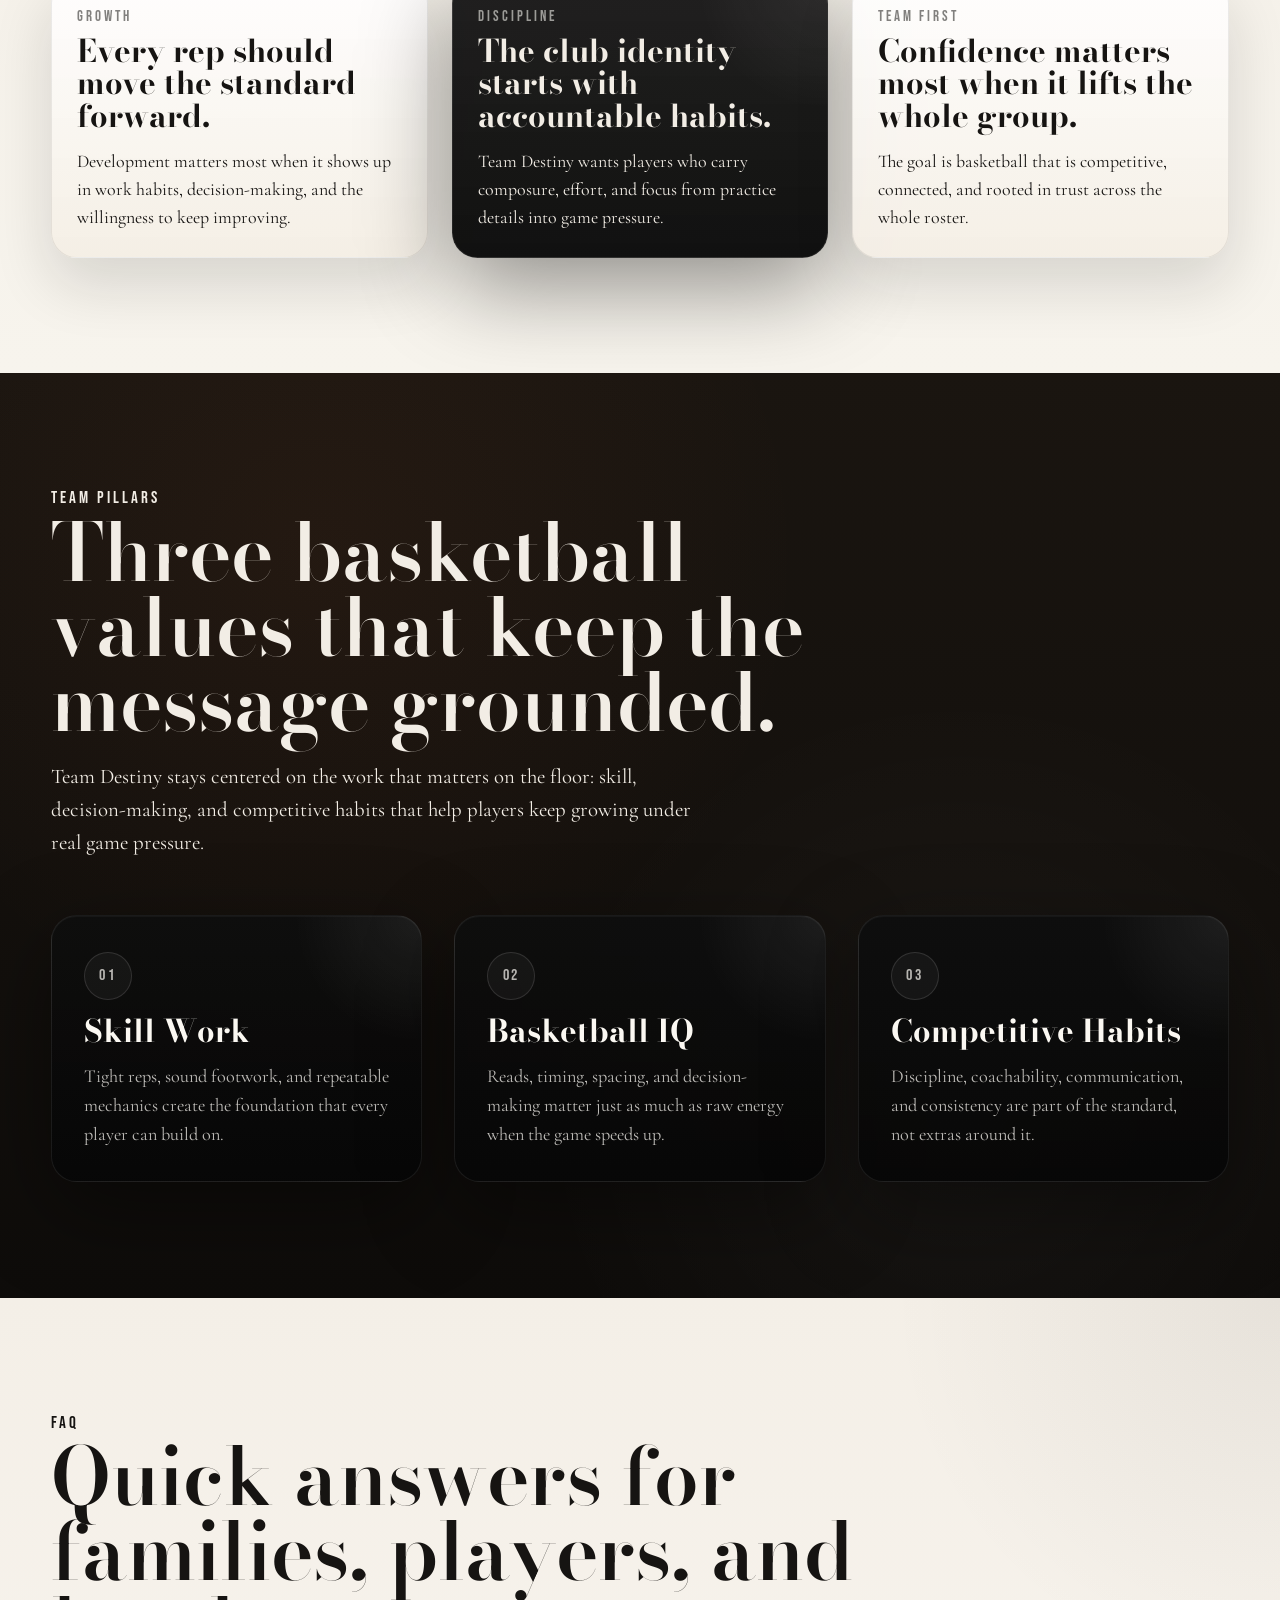
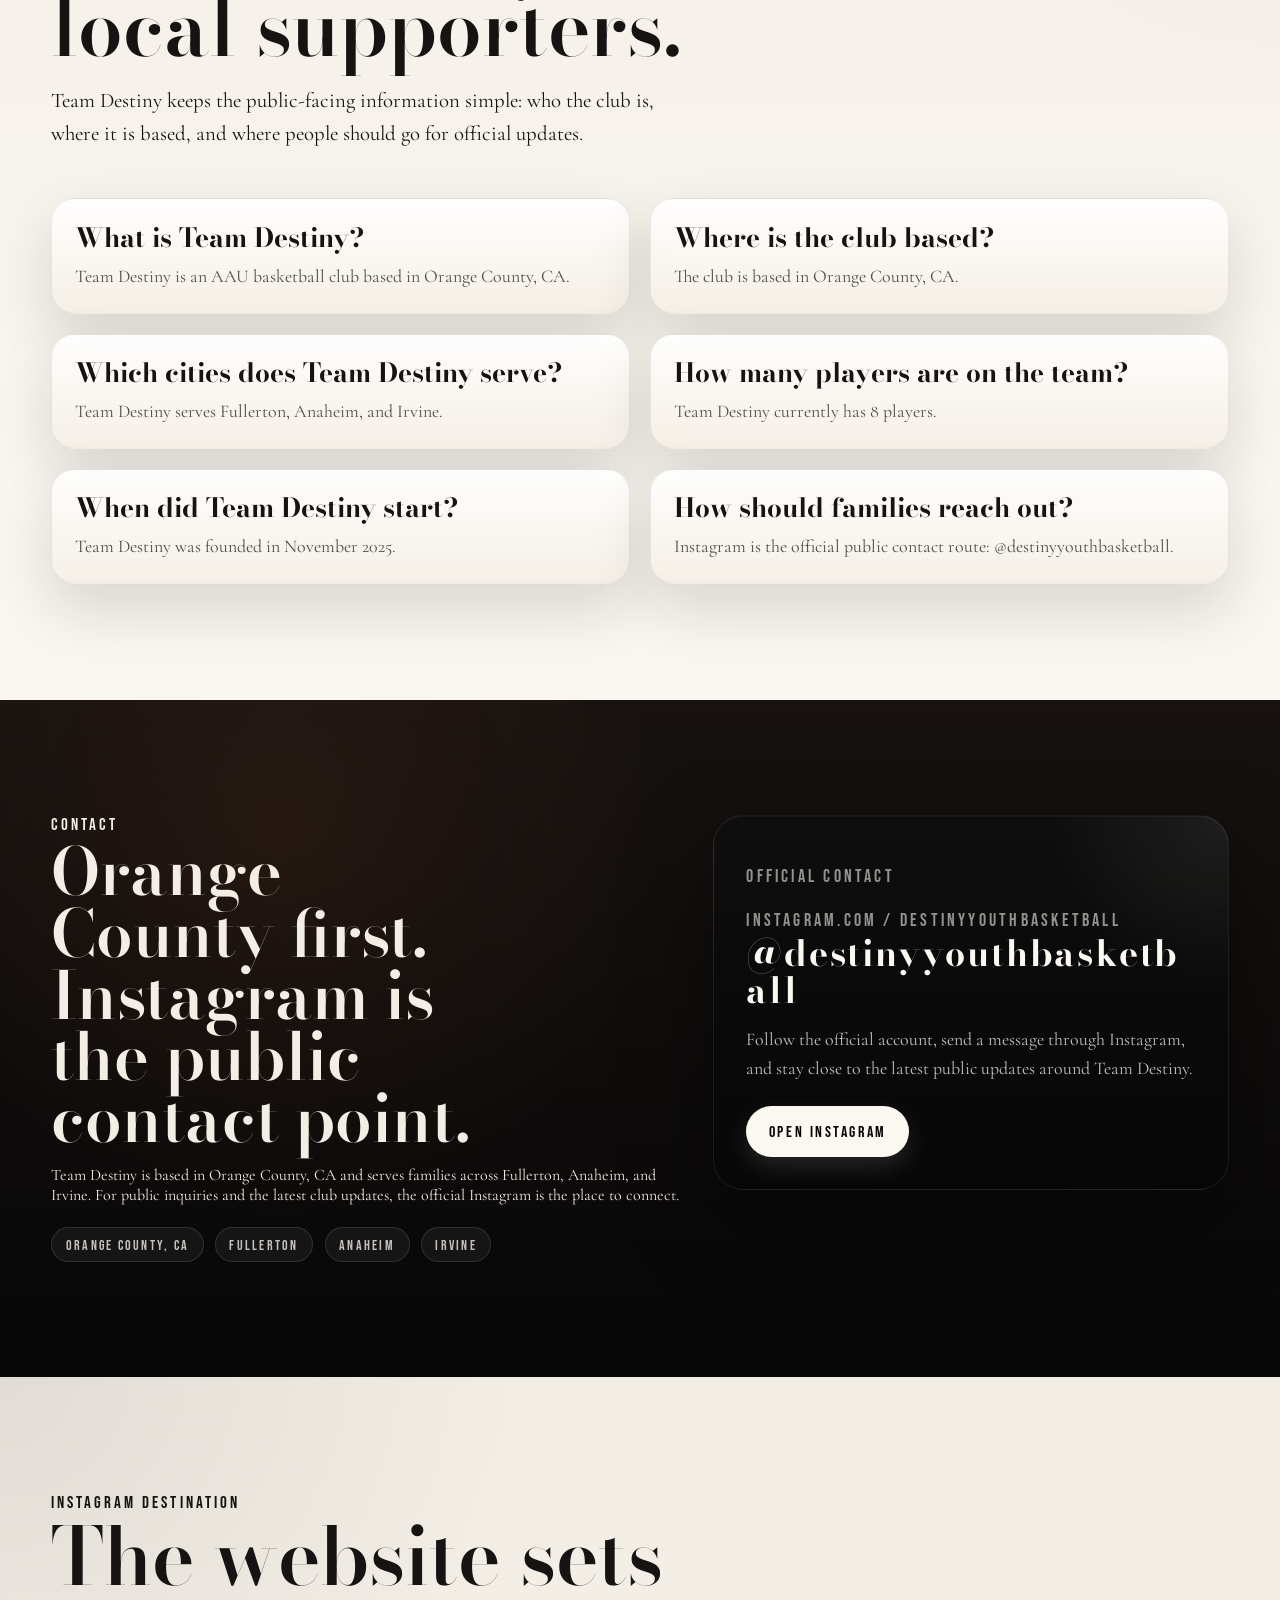
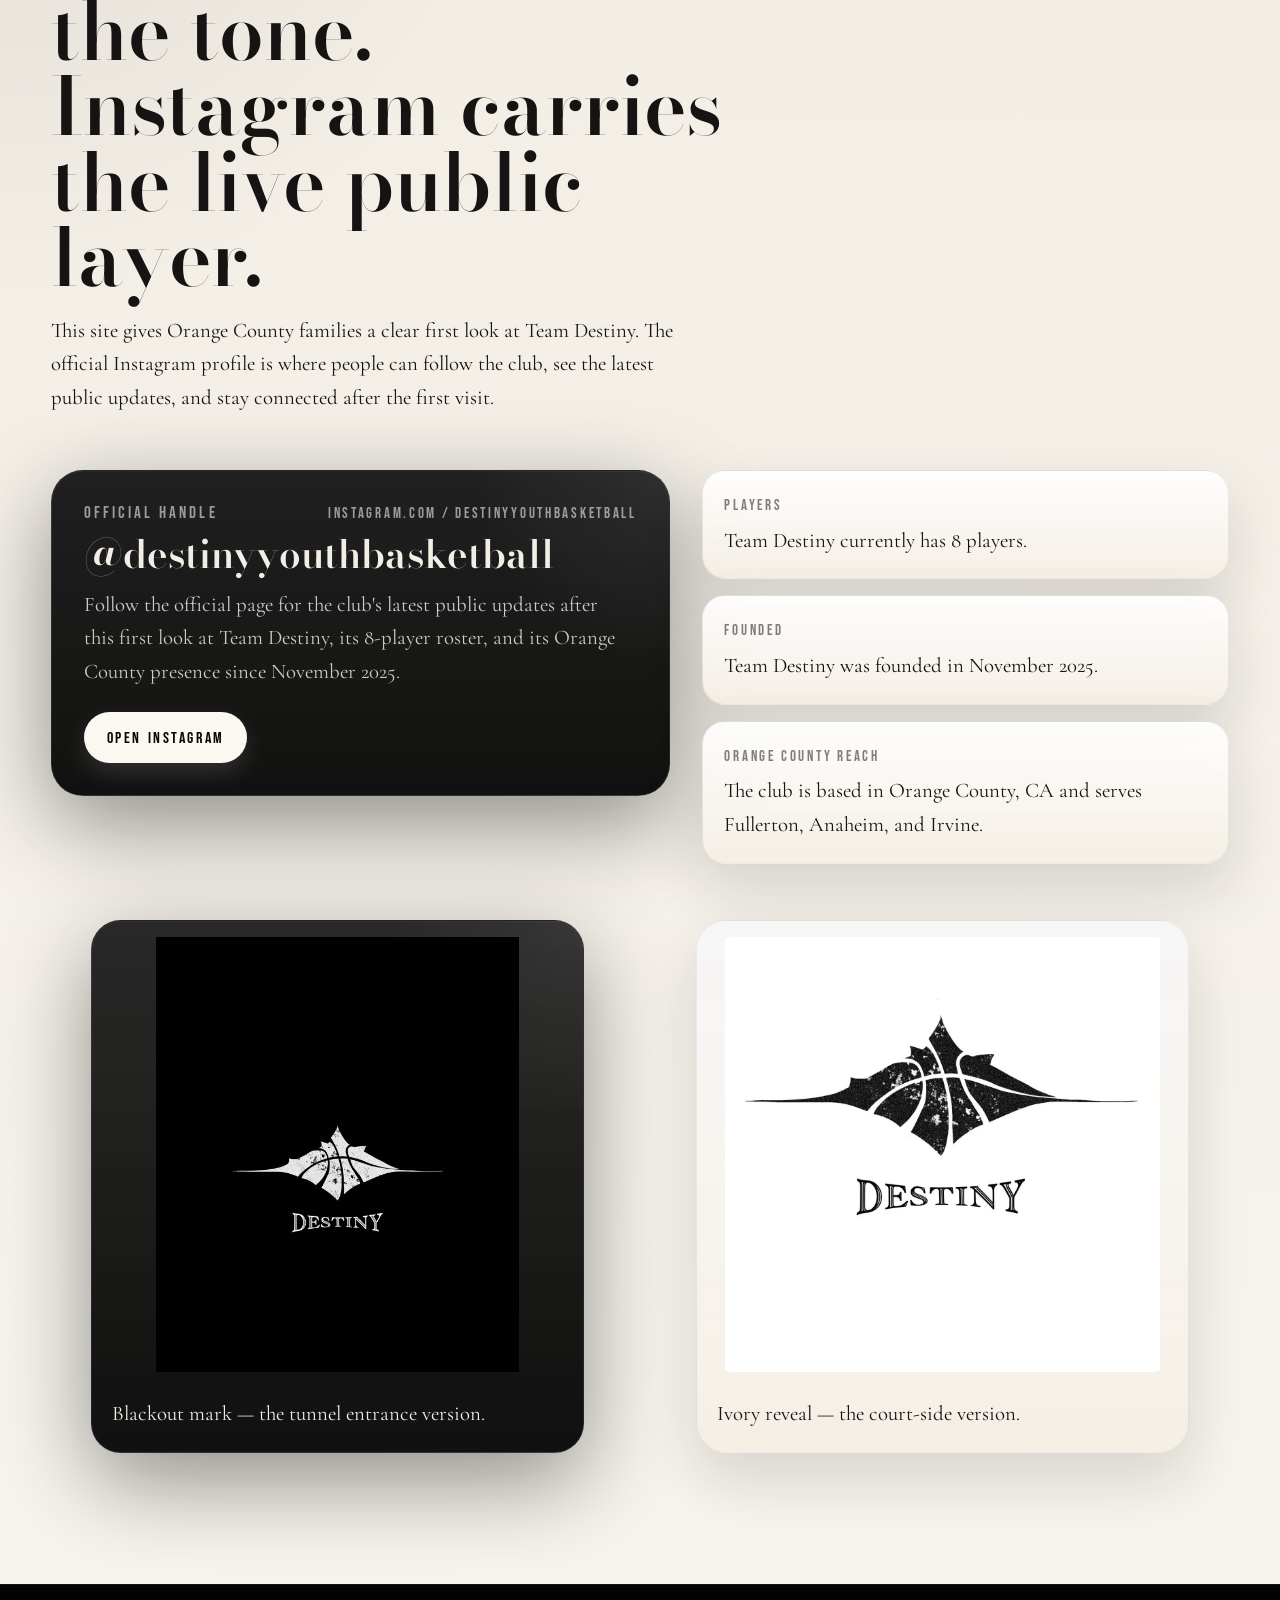
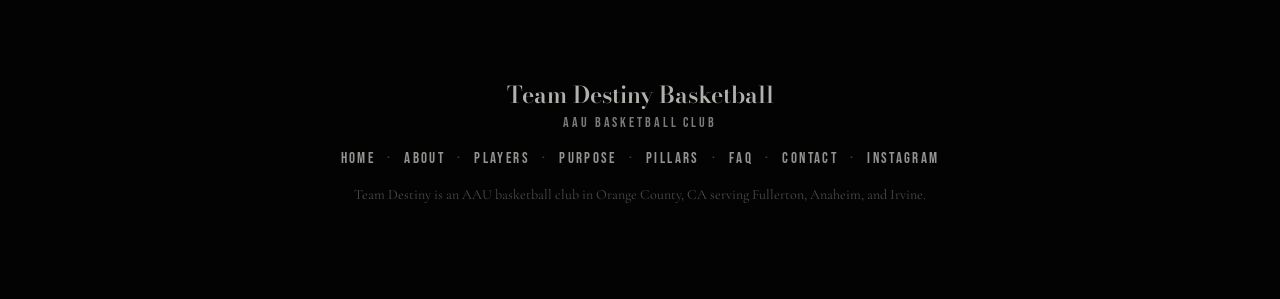
==== commit 3b847ae1: "Tighten Team Destiny responsive UI" ====
--- a/index.html
+++ b/index.html
@@ -62,7 +62,7 @@
       href="https://fonts.googleapis.com/css2?family=Bebas+Neue&family=Bodoni+Moda:opsz,wght@6..96,600;6..96,700&family=Cormorant+Garamond:wght@500;600;700&display=swap"
       rel="stylesheet"
     />
-    <link rel="stylesheet" href="styles.css" />
+    <link rel="stylesheet" href="styles.css?v=20260423-ui" />
     <script type="application/ld+json">
       {
         "@context": "https://schema.org",
--- a/styles.css
+++ b/styles.css
@@ -296,7 +296,7 @@
 
 .eyebrow,
 .section-tag {
-  font-size: clamp(0.95rem, 1.4vw, 1.15rem);
+  font-size: 1.05rem;
 }
 
 .hero-copy h2,
@@ -307,11 +307,11 @@
   font-family: "Bodoni Moda", serif;
   font-weight: 600;
   line-height: 0.94;
-  letter-spacing: -0.04em;
+  letter-spacing: 0;
 }
 
 .hero-copy h2 {
-  font-size: clamp(2.5rem, 5.5vw, 5.5rem);
+  font-size: 4.85rem;
   margin-top: 0.5rem;
 }
 
@@ -321,14 +321,14 @@
 .spotlight-note p:last-child,
 .hero-summary-text,
 .logo-card figcaption {
-  font-size: clamp(1.15rem, 1.85vw, 1.42rem);
+  font-size: 1.3rem;
   line-height: 1.6;
 }
 
 .social-handle {
   margin: 0.7rem 0 0;
   font-family: "Bebas Neue", sans-serif;
-  font-size: clamp(2rem, 3.2vw, 3.05rem);
+  font-size: 2.65rem;
   line-height: 0.96;
   letter-spacing: 0.05em;
   text-transform: lowercase;
@@ -336,16 +336,16 @@
 }
 
 .credibility-card .social-handle {
-  font-size: clamp(1.45rem, 1.6vw, 1.8rem);
+  font-size: 1.62rem;
   letter-spacing: 0.04em;
 }
 
 .contact-card .social-handle {
-  font-size: clamp(1.8rem, 2.5vw, 2.55rem);
+  font-size: 2.24rem;
 }
 
 .spotlight-primary .social-handle {
-  font-size: clamp(1.95rem, 2.8vw, 2.9rem);
+  font-size: 2.42rem;
 }
 
 .hero-copy-dark {
@@ -500,7 +500,7 @@
   z-index: 1;
   margin-top: 0.3rem;
   color: var(--page-ivory);
-  font-size: clamp(2.8rem, 7vw, 5.5rem);
+  font-size: 5rem;
 }
 
 .hero-summary-text {
@@ -700,7 +700,7 @@
 .credibility-card h3 {
   margin: 0.55rem 0 0;
   font-family: "Bodoni Moda", serif;
-  font-size: clamp(1.75rem, 2.6vw, 2.45rem);
+  font-size: 2.12rem;
   line-height: 1;
   color: var(--page-ivory-strong);
   overflow-wrap: anywhere;
@@ -708,7 +708,7 @@
 
 .credibility-card p:last-child {
   margin: 0.9rem 0 0;
-  font-size: clamp(1.05rem, 1.55vw, 1.22rem);
+  font-size: 1.13rem;
   line-height: 1.45;
   color: rgba(247, 244, 239, 0.8);
 }
@@ -738,7 +738,7 @@
 }
 
 .section-header h2 {
-  font-size: clamp(2.6rem, 5.5vw, 5.7rem);
+  font-size: 5rem;
   margin-top: 0.4rem;
 }
 
@@ -815,13 +815,13 @@
 .players-brief h3 {
   margin: 0.55rem 0 0;
   font-family: "Bodoni Moda", serif;
-  font-size: clamp(1.9rem, 2.7vw, 2.65rem);
+  font-size: 2.35rem;
   line-height: 1;
 }
 
 .players-brief p:last-of-type {
   margin: 0.8rem 0 0;
-  font-size: clamp(1.04rem, 1.35vw, 1.18rem);
+  font-size: 1.1rem;
   line-height: 1.6;
   color: var(--page-ink-soft);
 }
@@ -919,7 +919,7 @@
 }
 
 .roster-card h3 {
-  font-size: clamp(1.4rem, 2vw, 1.85rem);
+  font-size: 1.65rem;
   color: var(--page-ivory-strong);
 }
 
@@ -957,12 +957,12 @@
 
 .purpose-card h3 {
   margin-top: 0.55rem;
-  font-size: clamp(1.6rem, 2.3vw, 2.2rem);
+  font-size: 1.95rem;
 }
 
 .purpose-card p:last-child {
   margin: 0.85rem 0 0;
-  font-size: clamp(1.06rem, 1.45vw, 1.18rem);
+  font-size: 1.12rem;
   line-height: 1.58;
 }
 
@@ -1031,14 +1031,14 @@
 .pillar-card h3 {
   margin: 0;
   font-family: "Bodoni Moda", serif;
-  font-size: clamp(1.6rem, 2.2vw, 2.2rem);
+  font-size: 1.95rem;
   line-height: 1;
   color: var(--page-ivory-strong);
 }
 
 .pillar-card p {
   margin: 1rem 0 0;
-  font-size: clamp(1.05rem, 1.5vw, 1.25rem);
+  font-size: 1.14rem;
   line-height: 1.6;
   color: rgba(247, 244, 239, 0.76);
 }
@@ -1064,13 +1064,13 @@
 }
 
 .faq-card h3 {
-  font-size: clamp(1.45rem, 2vw, 1.9rem);
+  font-size: 1.65rem;
   color: var(--page-ink);
 }
 
 .faq-card p {
   margin: 0.7rem 0 0;
-  font-size: clamp(1.06rem, 1.45vw, 1.18rem);
+  font-size: 1.12rem;
   line-height: 1.55;
   color: var(--page-ink-soft);
 }
@@ -1086,7 +1086,7 @@
 
 .contact-section .section-header h2 {
   max-width: 11ch;
-  font-size: clamp(2.5rem, 4.7vw, 4.85rem);
+  font-size: 4.1rem;
 }
 
 .contact-section .section-header > p:last-child {
@@ -1124,7 +1124,7 @@
 
 .contact-card p {
   margin: 0.95rem 0 0;
-  font-size: clamp(1.08rem, 1.45vw, 1.22rem);
+  font-size: 1.12rem;
   line-height: 1.58;
   color: rgba(247, 244, 239, 0.78);
 }
@@ -1247,7 +1247,7 @@
   margin: 0;
   font-family: "Bodoni Moda", serif;
   font-weight: 600;
-  font-size: clamp(1.3rem, 2vw, 1.6rem);
+  font-size: 1.45rem;
   color: rgba(247, 244, 239, 0.72);
   line-height: 1.2;
 }
@@ -1367,7 +1367,7 @@
 
 @media (max-width: 700px) {
   :root {
-    --nav-offset: 9.1rem;
+    --nav-offset: 6.75rem;
   }
 
   .hero-shell {
@@ -1398,9 +1398,9 @@
 
   .site-nav {
     display: grid;
-    gap: 0.7rem;
-    padding: 0.8rem 0.85rem 0.7rem;
-    border-radius: 1.35rem;
+    gap: 0.45rem;
+    padding: 0.75rem 0.78rem 0.68rem;
+    border-radius: 1.15rem;
   }
 
   .site-nav-brand {
@@ -1408,9 +1408,18 @@
   }
 
   .site-nav-links {
-    flex-wrap: wrap;
+    flex-wrap: nowrap;
     justify-content: flex-start;
     gap: 0.55rem;
+    overflow-x: auto;
+    padding-bottom: 0.05rem;
+    scrollbar-width: none;
+    -webkit-mask-image: linear-gradient(90deg, #000 0 86%, transparent);
+    mask-image: linear-gradient(90deg, #000 0 86%, transparent);
+  }
+
+  .site-nav-links::-webkit-scrollbar {
+    display: none;
   }
 
   .site-nav-links a {
@@ -1430,7 +1439,7 @@
   }
 
   .hero-copy h2 {
-    font-size: clamp(1.8rem, 7vw, 2.6rem);
+    font-size: 2.2rem;
   }
 
   .hero-copy p:last-child {
@@ -1455,11 +1464,21 @@
   }
 
   .hero-summary-card h1 {
-    font-size: clamp(2.8rem, 15vw, 4rem);
+    font-size: 3.4rem;
   }
 
   .hero-summary-text {
     font-size: 1.08rem;
+  }
+
+  .section-header h2 {
+    font-size: 2.35rem;
+    line-height: 1;
+  }
+
+  .section-header > p:last-child {
+    font-size: 1.08rem;
+    line-height: 1.55;
   }
 
   .hero-strip {
@@ -1518,7 +1537,7 @@
   }
 
   .spotlight-primary h3 {
-    font-size: clamp(1.95rem, 10vw, 3rem);
+    font-size: 2.45rem;
   }
 
   .credibility-grid,
@@ -1536,6 +1555,17 @@
     min-height: 13rem;
   }
 
+  .players-brief h3,
+  .purpose-card h3,
+  .faq-card h3 {
+    line-height: 1.05;
+  }
+
+  .players-brief p:last-of-type {
+    font-size: 1.03rem;
+    line-height: 1.55;
+  }
+
   .players-brief-meta,
   .contact-tags {
     gap: 0.55rem;
